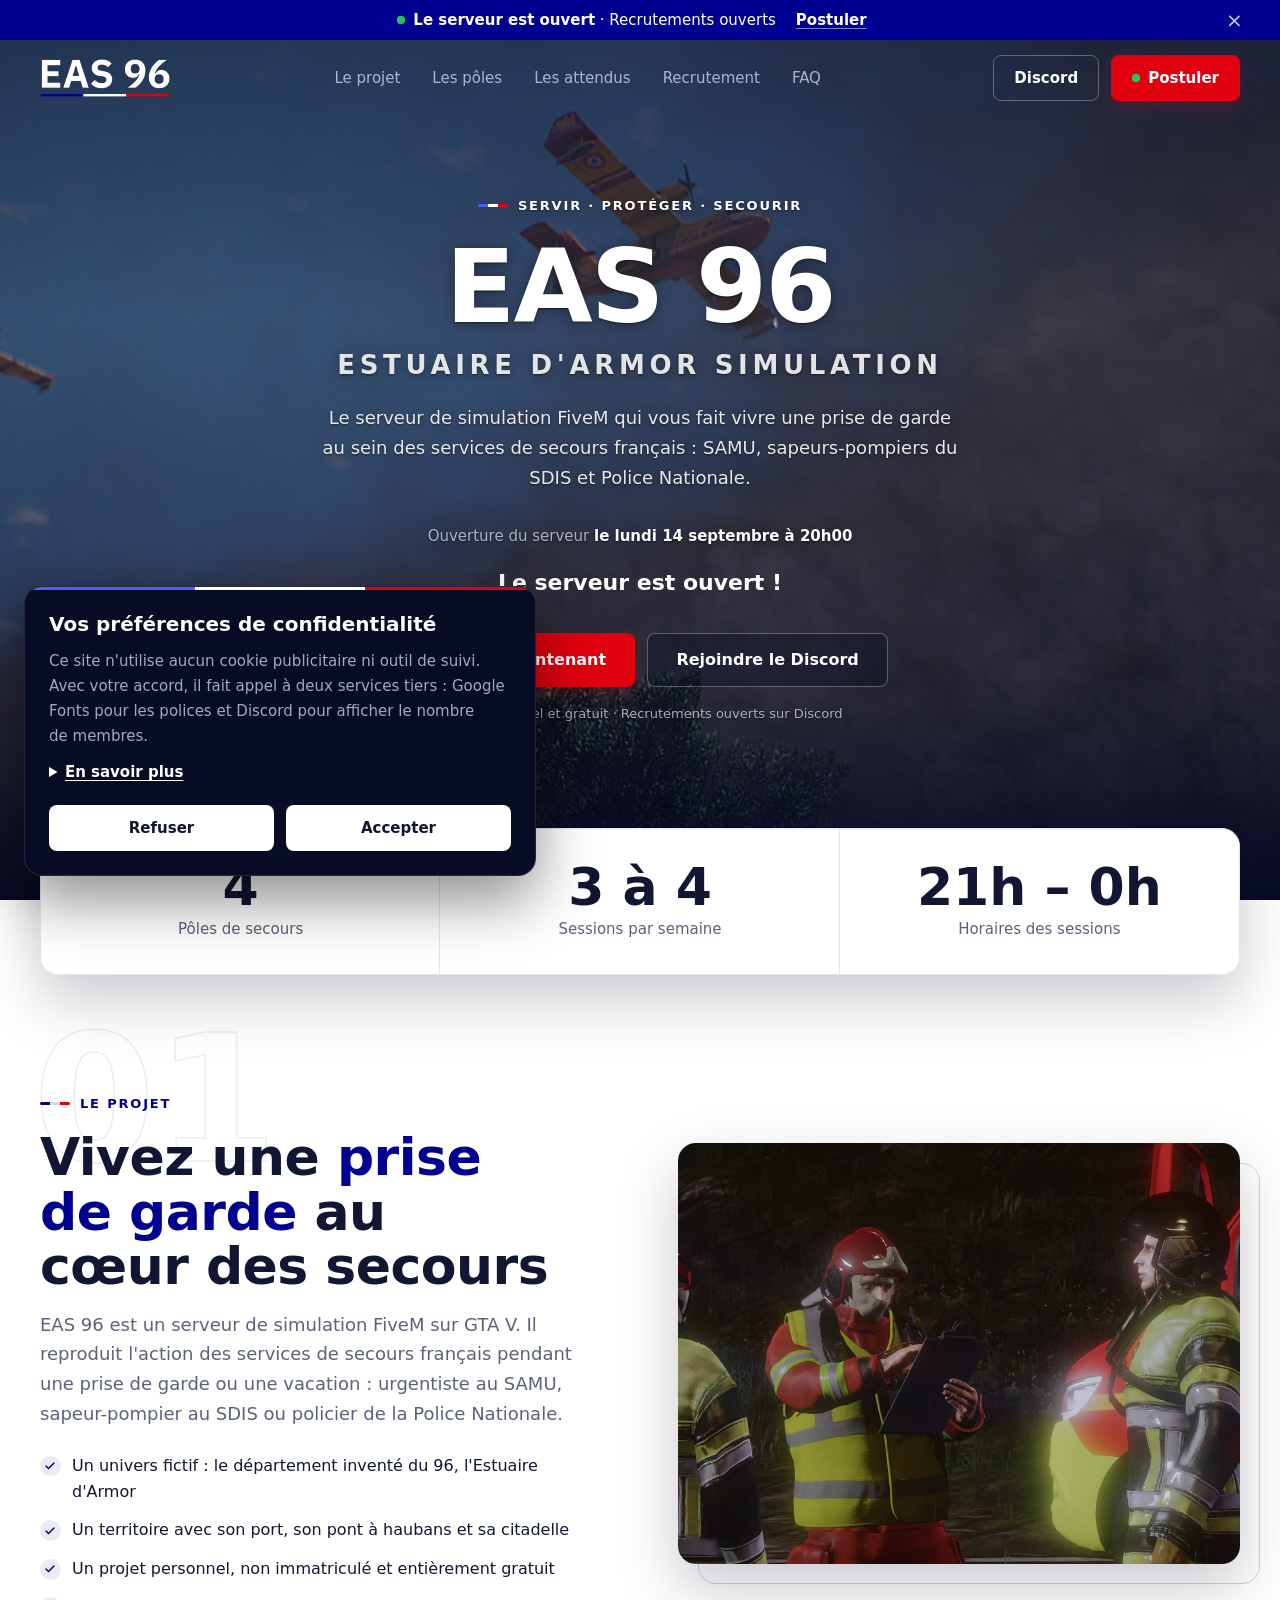
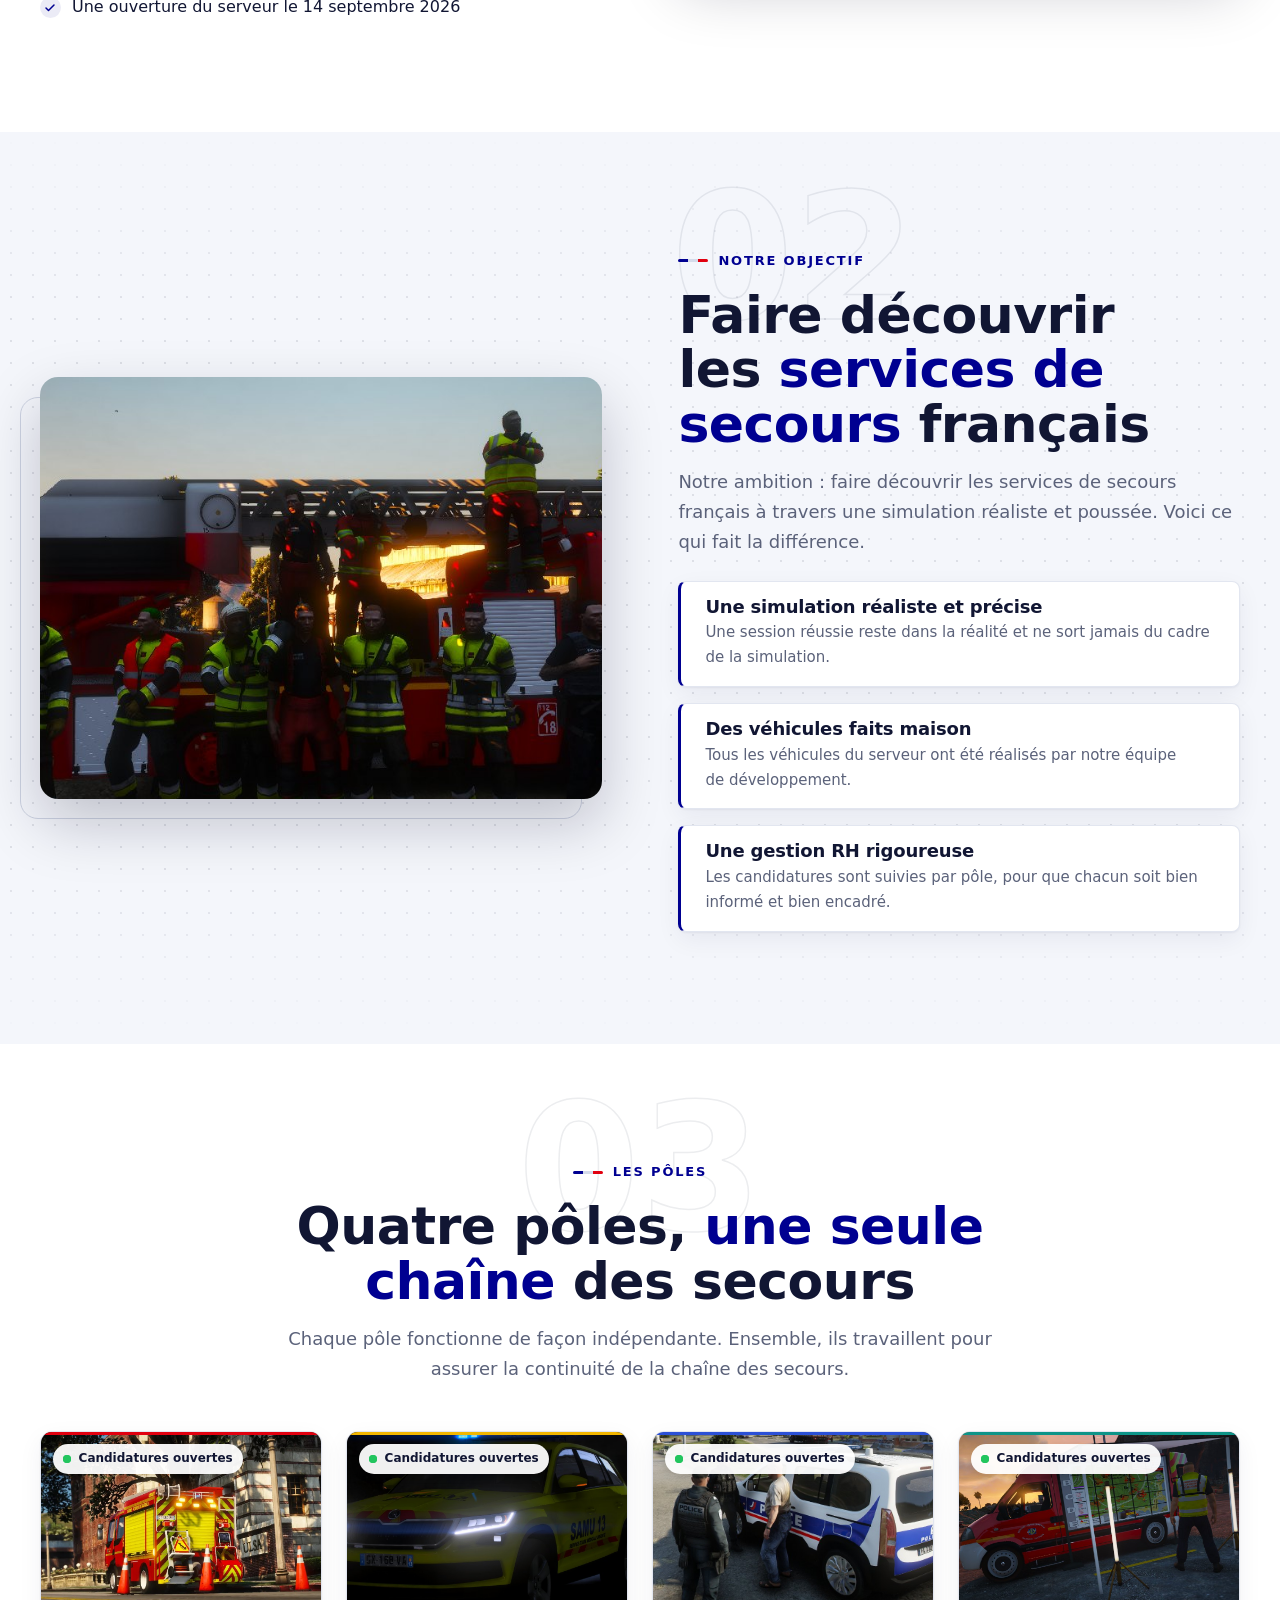
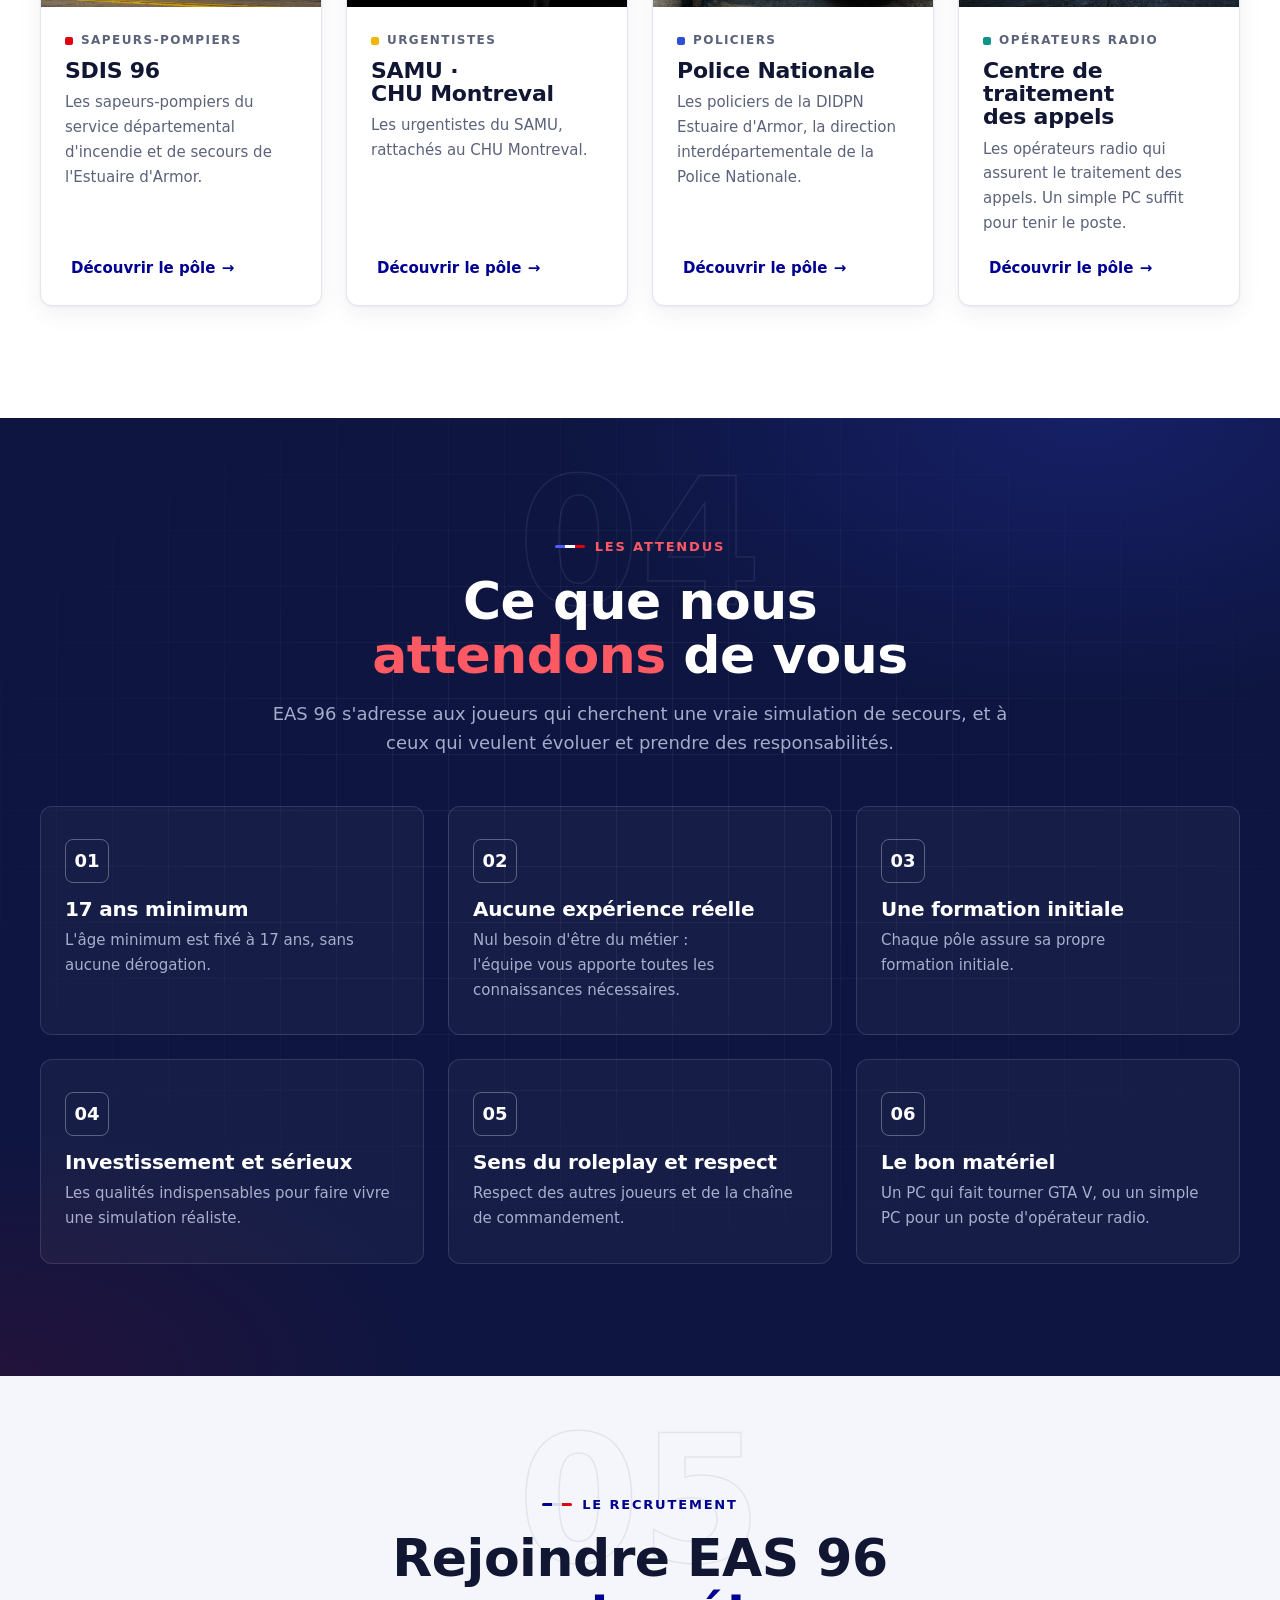
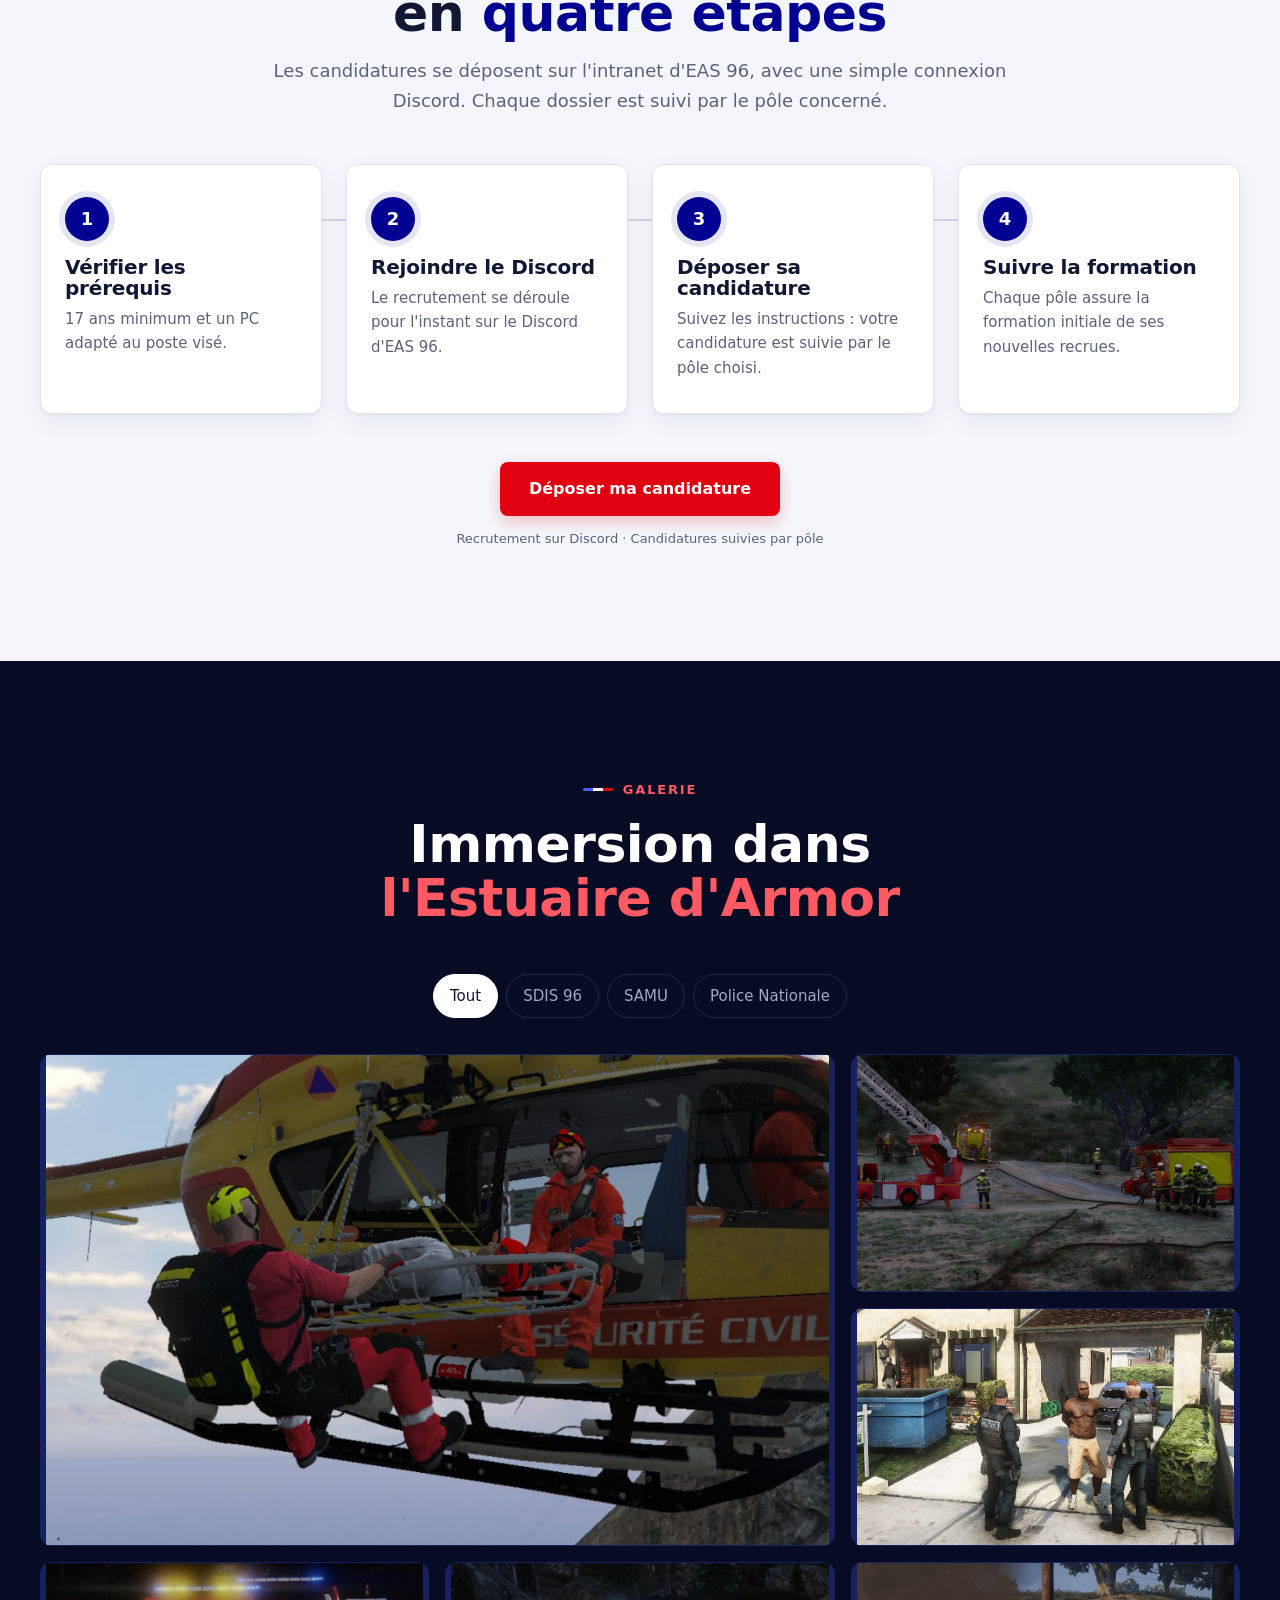
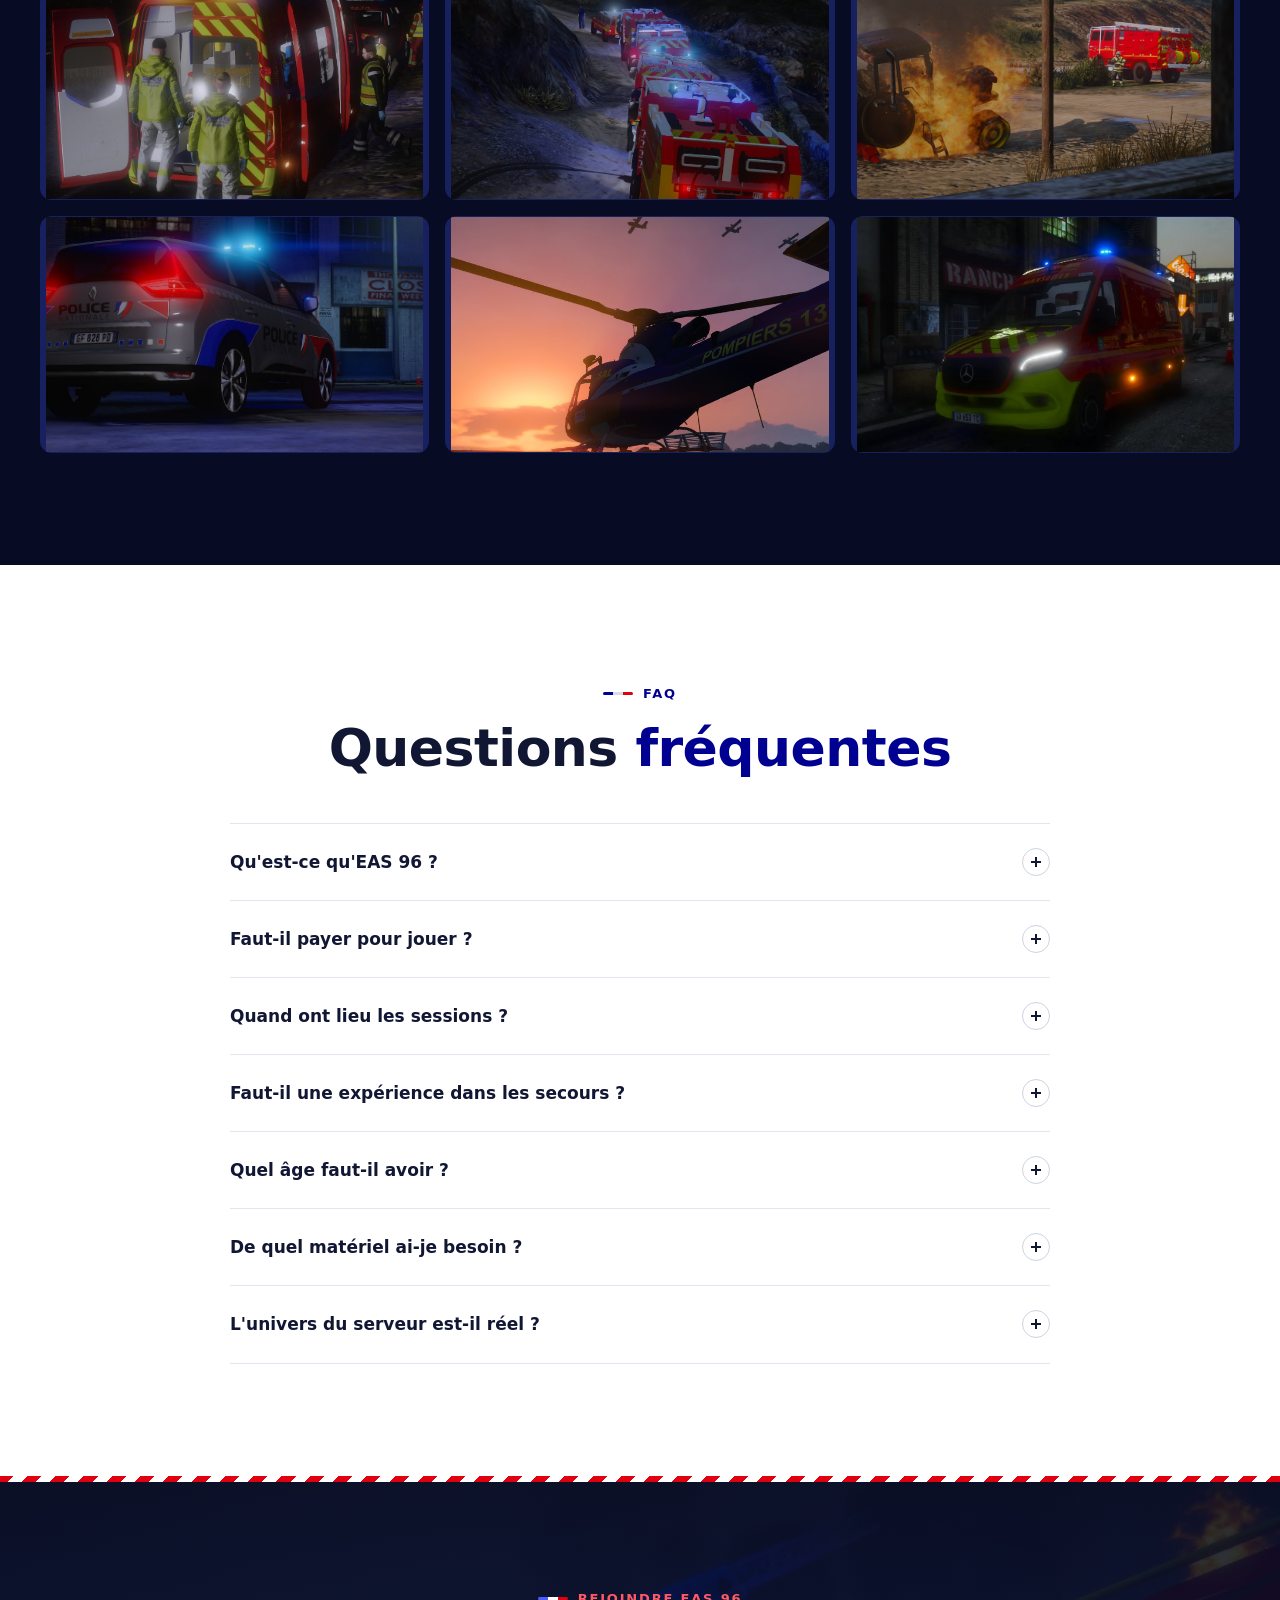
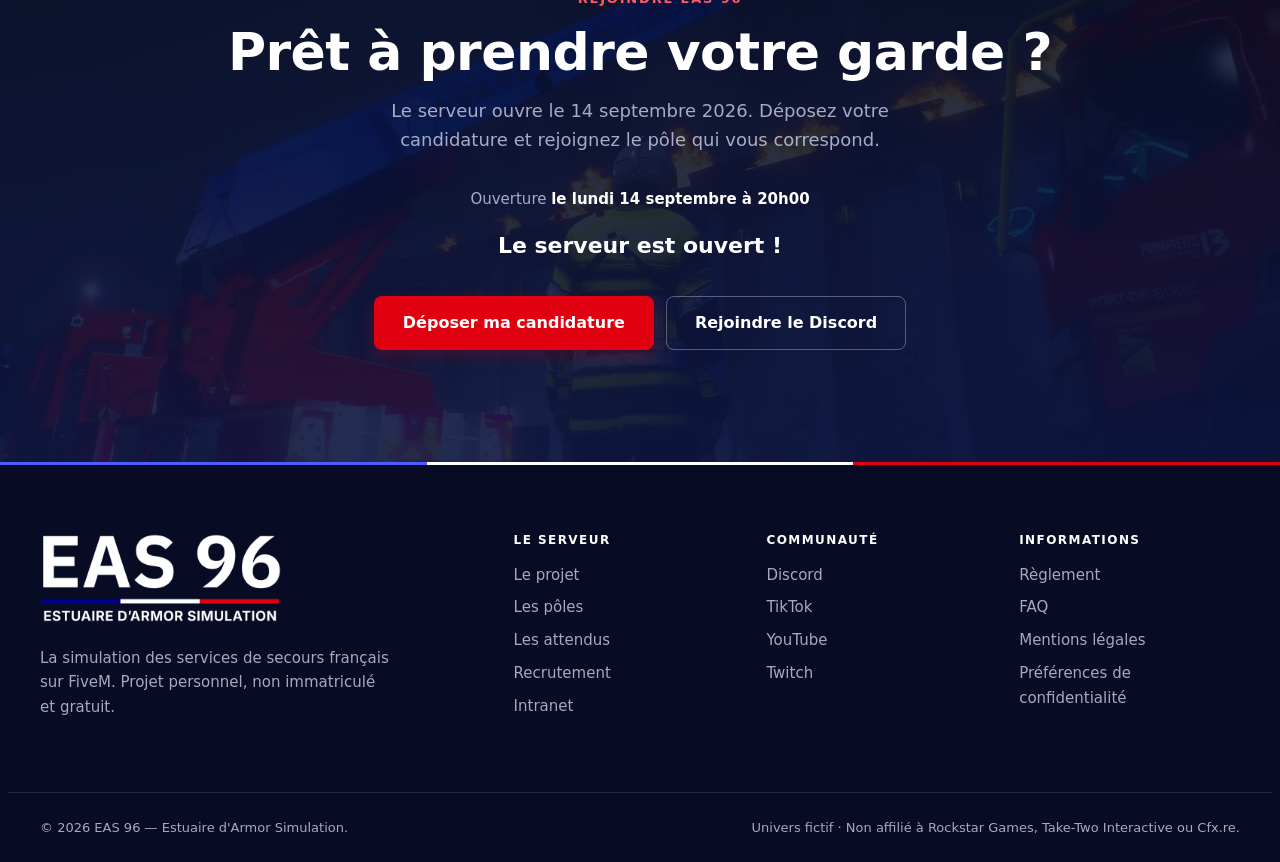
==== index.html @ f8bc01fb "Page recrutement : dépôt des candidatures sur l'intranet Remplace l'encadré « module en cours de dév" ====
<!DOCTYPE html>
<html lang="fr">
<head>
  <meta charset="UTF-8">
  <meta name="viewport" content="width=device-width, initial-scale=1">
  <title>EAS 96 — Estuaire d'Armor Simulation · Serveur FiveM de simulation des secours</title>
  <meta name="description" content="Serveur de simulation FiveM sur GTA V qui reproduit l'action des services de secours français : SAMU, sapeurs-pompiers du SDIS et Police Nationale. Ouverture le 14 septembre 2026.">
  <meta name="theme-color" content="#070b24">

  <!-- Aperçu du lien sur Discord / réseaux sociaux -->
  <meta property="og:type" content="website">
  <meta property="og:site_name" content="EAS 96 — Estuaire d'Armor Simulation">
  <meta property="og:title" content="EAS 96 — Estuaire d'Armor Simulation">
  <meta property="og:description" content="Servir · Protéger · Secourir. La simulation réaliste des services de secours français sur FiveM. Ouverture le 14 septembre 2026.">
  <meta property="og:url" content="https://morgan-reichert.github.io/eas96-site-vitrine/">
  <meta property="og:image" content="https://morgan-reichert.github.io/eas96-site-vitrine/assets/img/og-image.jpg">
  <meta name="twitter:card" content="summary_large_image">

  <link rel="icon" href="assets/img/favicon.png" type="image/png">
  <link rel="stylesheet" href="css/variables.css">
  <link rel="stylesheet" href="css/style.css">
  <script>
    // Préférences mémorisées : bandeau d'annonce fermé, polices Google si l'accord a déjà été donné
    try {
      if (localStorage.getItem("eas96-announce-closed") === "1") document.documentElement.classList.add("announce-closed");
      if (localStorage.getItem("eas96-consent") === "accepted") {
        var fonts = document.createElement("link");
        fonts.rel = "stylesheet";
        fonts.href = "https://fonts.googleapis.com/css2?family=Barlow+Semi+Condensed:wght@600;700&family=Inter:wght@400;500;600;700&display=swap";
        fonts.setAttribute("data-google-fonts", "");
        document.head.appendChild(fonts);
      }
    } catch (e) {}
  </script>
  <script src="js/main.js" defer></script>
</head>
<body>
  <a class="skip-link" href="#contenu">Aller au contenu</a>

  <!-- ===================================================================
       BANDEAU D'ANNONCE
       =================================================================== -->
  <div class="announce" data-announce>
    <div class="container announce__inner">
      <p class="announce__text">
        <span class="live-dot" aria-hidden="true"></span>
        <span data-when="before">Ouverture<span class="announce__extra"> du serveur</span> <strong data-launch-date-short>lundi 14/09 à 20h00</strong><span class="announce__extra"> · Recrutements ouverts</span></span>
        <span data-when="after" hidden><strong>Le serveur est ouvert</strong><span class="announce__extra"> · Recrutements ouverts</span></span>
        <a class="announce__link" href="recrutement.html">Postuler</a>
      </p>
      <button class="announce__close" type="button" data-announce-close aria-label="Fermer l'annonce">×</button>
    </div>
  </div>

  <!-- ===================================================================
       EN-TÊTE
       =================================================================== -->
  <header class="site-header theme-dark" data-header>
    <div class="container site-header__inner">
      <a class="logo" href="#top" aria-label="EAS 96 — Estuaire d'Armor Simulation, accueil">
        <img class="logo__img" src="assets/img/logo-leger-blanc.png" alt="" width="438" height="128">
      </a>

      <nav class="nav" id="nav" data-nav aria-label="Navigation principale">
        <ul class="nav__list">
          <li><a class="nav__link" href="#projet">Le projet</a></li>
          <li><a class="nav__link" href="#poles">Les pôles</a></li>
          <li><a class="nav__link" href="#attendus">Les attendus</a></li>
          <li><a class="nav__link" href="#recrutement">Recrutement</a></li>
          <li><a class="nav__link" href="#faq">FAQ</a></li>
        </ul>
        <div class="nav__actions">
          <a class="btn btn--outline" href="#" data-link="discord">Discord</a>
          <a class="btn btn--primary" href="recrutement.html"><span class="live-dot" aria-hidden="true"></span>Postuler<span class="sr-only"> — recrutement ouvert</span></a>
        </div>
      </nav>

      <button class="nav-toggle" type="button" aria-controls="nav" aria-expanded="false" data-nav-toggle>
        <span class="sr-only" data-nav-toggle-label>Ouvrir le menu</span>
        <span class="nav-toggle__bar" aria-hidden="true"></span>
        <span class="nav-toggle__bar" aria-hidden="true"></span>
        <span class="nav-toggle__bar" aria-hidden="true"></span>
      </button>
    </div>
  </header>

  <main id="contenu">

    <!-- =================================================================
         HERO — accroche + compte à rebours + appels à l'action
         ================================================================= -->
    <section class="hero theme-dark" id="top">
      <div class="hero__media" aria-hidden="true">
        <img src="assets/img/hero.jpg" alt="" width="2560" height="1312" fetchpriority="high">
      </div>

      <div class="container hero__content">
        <p class="eyebrow">Servir · Protéger · Secourir</p>
        <h1 class="hero__title">EAS 96<span class="hero__subtitle">Estuaire d'Armor Simulation</span></h1>
        <p class="hero__lead">Le serveur de simulation FiveM qui vous fait vivre une prise de garde au sein des services de secours français : SAMU, sapeurs-pompiers du SDIS et Police Nationale.</p>

        <div class="countdown" data-countdown>
          <p class="countdown__label">Ouverture du serveur <span data-launch-date>le lundi 14 septembre à 20h00</span></p>
          <div class="countdown__timer" role="timer" data-countdown-timer>
            <div class="countdown__unit"><span class="countdown__value" data-unit="days">00</span><span class="countdown__name">Jours</span></div>
            <div class="countdown__unit"><span class="countdown__value" data-unit="hours">00</span><span class="countdown__name">Heures</span></div>
            <div class="countdown__unit"><span class="countdown__value" data-unit="minutes">00</span><span class="countdown__name">Minutes</span></div>
            <div class="countdown__unit"><span class="countdown__value" data-unit="seconds">00</span><span class="countdown__name">Secondes</span></div>
          </div>
          <p class="countdown__done" data-countdown-done hidden>Le serveur est ouvert !</p>
        </div>

        <div class="hero__actions">
          <a class="btn btn--primary btn--lg" href="recrutement.html">Postuler maintenant</a>
          <a class="btn btn--outline btn--lg" href="#" data-link="discord">Rejoindre le Discord</a>
        </div>
        <p class="hero__note">Projet personnel et gratuit · Recrutements ouverts sur Discord</p>
      </div>
    </section>

    <!-- =================================================================
         CHIFFRES CLÉS
         ================================================================= -->
    <section class="stats" aria-label="EAS 96 en chiffres">
      <div class="container">
        <div class="stats__panel">
          <!-- Nombre de membres récupéré en direct depuis l'invitation Discord -->
          <div class="stats__item" data-discord-item>
            <p class="stats__value" data-count="" data-discord="members">—</p>
            <p class="stats__label">Membres sur le Discord</p>
            <p class="stats__sub"><span class="live-dot" aria-hidden="true"></span><span data-discord="online">—</span>&nbsp;en ligne</p>
          </div>
          <div class="stats__item">
            <p class="stats__value" data-count="4">4</p>
            <p class="stats__label">Pôles de secours</p>
          </div>
          <div class="stats__item">
            <p class="stats__value">3 à 4</p>
            <p class="stats__label">Sessions par semaine</p>
          </div>
          <div class="stats__item">
            <p class="stats__value">21h – 0h</p>
            <p class="stats__label">Horaires des sessions</p>
          </div>
        </div>
      </div>
    </section>

    <!-- =================================================================
         01 · LE PROJET
         ================================================================= -->
    <section class="section" id="projet">
      <div class="container split">
        <div class="split__text" data-number="01">
          <p class="eyebrow">Le projet</p>
          <h2 class="section__title">Vivez une <span class="hl">prise de garde</span> au cœur des secours</h2>
          <p class="section__lead">EAS 96 est un serveur de simulation FiveM sur GTA V. Il reproduit l'action des services de secours français pendant une prise de garde ou une vacation : urgentiste au SAMU, sapeur-pompier au SDIS ou policier de la Police Nationale.</p>
          <ul class="checklist">
            <li>Un univers fictif : le département inventé du 96, l'Estuaire d'Armor</li>
            <li>Un territoire avec son port, son pont à haubans et sa citadelle</li>
            <li>Un projet personnel, non immatriculé et entièrement gratuit</li>
            <li>Une ouverture du serveur le 14 septembre 2026</li>
          </ul>
        </div>
        <div class="split__visual">
          <figure class="split__media">
            <img src="assets/img/principe.jpg" alt="Le commandant des opérations de secours donne ses consignes à l'équipe" width="1280" height="621" loading="lazy">
          </figure>
        </div>
      </div>
    </section>

    <!-- =================================================================
         02 · NOTRE OBJECTIF — ce qui fait la différence
         ================================================================= -->
    <section class="section section--paper texture-dots" id="objectif">
      <div class="container split split--reverse">
        <div class="split__text" data-number="02">
          <p class="eyebrow">Notre objectif</p>
          <h2 class="section__title">Faire découvrir les <span class="hl">services de secours</span> français</h2>
          <p class="section__lead">Notre ambition : faire découvrir les services de secours français à travers une simulation réaliste et poussée. Voici ce qui fait la différence.</p>
          <ul class="points">
            <li class="point">
              <h3 class="point__title">Une simulation réaliste et précise</h3>
              <p class="point__text">Une session réussie reste dans la réalité et ne sort jamais du cadre de la simulation.</p>
            </li>
            <li class="point">
              <h3 class="point__title">Des véhicules faits maison</h3>
              <p class="point__text">Tous les véhicules du serveur ont été réalisés par notre équipe de développement.</p>
            </li>
            <li class="point">
              <h3 class="point__title">Une gestion RH rigoureuse</h3>
              <p class="point__text">Les candidatures sont suivies par pôle, pour que chacun soit bien informé et bien encadré.</p>
            </li>
          </ul>
        </div>
        <div class="split__visual">
          <figure class="split__media">
            <img src="assets/img/objectif.jpg" alt="Équipe de sapeurs-pompiers réunie devant un camion au coucher du soleil" width="1024" height="515" loading="lazy">
          </figure>
        </div>
      </div>
    </section>

    <!-- =================================================================
         03 · LES PÔLES — cartes + fiches détaillées (fenêtres plus bas)
         ================================================================= -->
    <section class="section" id="poles">
      <div class="container">
        <header class="section__header" data-number="03">
          <p class="eyebrow">Les pôles</p>
          <h2 class="section__title">Quatre pôles, <span class="hl">une seule chaîne</span> des secours</h2>
          <p class="section__lead">Chaque pôle fonctionne de façon indépendante. Ensemble, ils travaillent pour assurer la continuité de la chaîne des secours.</p>
        </header>

        <div class="grid grid--4">
          <article class="card card--pompiers">
            <div class="card__media">
              <img class="card__img" src="assets/img/service-1.jpg" alt="" width="1280" height="657" loading="lazy">
              <p class="card__tag"><span class="live-dot" aria-hidden="true"></span>Candidatures ouvertes</p>
            </div>
            <div class="card__body">
              <p class="card__label">Sapeurs-pompiers</p>
              <h3 class="card__title">SDIS 96</h3>
              <p class="card__text">Les sapeurs-pompiers du service départemental d'incendie et de secours de l'Estuaire d'Armor.</p>
              <button class="card__link" type="button" data-dialog-open="pole-sdis">Découvrir le pôle <span aria-hidden="true">→</span></button>
            </div>
          </article>

          <article class="card card--samu">
            <div class="card__media">
              <img class="card__img" src="assets/img/service-2.jpg" alt="" width="1280" height="626" loading="lazy">
              <p class="card__tag"><span class="live-dot" aria-hidden="true"></span>Candidatures ouvertes</p>
            </div>
            <div class="card__body">
              <p class="card__label">Urgentistes</p>
              <h3 class="card__title">SAMU · CHU Montreval</h3>
              <p class="card__text">Les urgentistes du SAMU, rattachés au CHU Montreval.</p>
              <button class="card__link" type="button" data-dialog-open="pole-samu">Découvrir le pôle <span aria-hidden="true">→</span></button>
            </div>
          </article>

          <article class="card card--police">
            <div class="card__media">
              <img class="card__img" src="assets/img/service-3.jpg" alt="" width="1024" height="476" loading="lazy">
              <p class="card__tag"><span class="live-dot" aria-hidden="true"></span>Candidatures ouvertes</p>
            </div>
            <div class="card__body">
              <p class="card__label">Policiers</p>
              <h3 class="card__title">Police Nationale</h3>
              <p class="card__text">Les policiers de la DIDPN Estuaire d'Armor, la direction interdépartementale de la Police Nationale.</p>
              <button class="card__link" type="button" data-dialog-open="pole-police">Découvrir le pôle <span aria-hidden="true">→</span></button>
            </div>
          </article>

          <article class="card card--radio">
            <div class="card__media">
              <img class="card__img" src="assets/img/service-4.jpg" alt="" width="1280" height="657" loading="lazy">
              <p class="card__tag"><span class="live-dot" aria-hidden="true"></span>Candidatures ouvertes</p>
            </div>
            <div class="card__body">
              <p class="card__label">Opérateurs radio</p>
              <h3 class="card__title">Centre de traitement des appels</h3>
              <p class="card__text">Les opérateurs radio qui assurent le traitement des appels. Un simple PC suffit pour tenir le poste.</p>
              <button class="card__link" type="button" data-dialog-open="pole-radio">Découvrir le pôle <span aria-hidden="true">→</span></button>
            </div>
          </article>
        </div>
      </div>
    </section>

    <!-- Fiches détaillées des pôles (ouvertes par « Découvrir le pôle ») -->
    <dialog class="modal modal--pompiers" id="pole-sdis" aria-labelledby="pole-sdis-title">
      <div class="modal__media">
        <img src="assets/img/service-1.jpg" alt="" width="1280" height="657" loading="lazy">
        <button class="modal__close" type="button" data-dialog-close aria-label="Fermer">×</button>
      </div>
      <div class="modal__body">
        <p class="modal__label">Sapeurs-pompiers</p>
        <h3 class="modal__title" id="pole-sdis-title">SDIS 96</h3>
        <p class="modal__lead">Prenez votre garde en tant que sapeur-pompier du SDIS 96 et participez à la chaîne des secours de l'Estuaire d'Armor.</p>
        <div class="modal__grid">
          <div>
            <h4 class="modal__heading">Le pôle</h4>
            <ul class="modal__list"><li>Fonctionne de façon indépendante</li><li>Travaille avec les autres pôles pour assurer la continuité des secours</li><li>Des véhicules entièrement réalisés par l'équipe</li></ul>
          </div>
          <div>
            <h4 class="modal__heading">La formation</h4>
            <ul class="modal__list"><li>Une formation initiale propre au pôle</li><li>Aucune expérience réelle demandée</li><li>Toutes les connaissances apportées par l'équipe</li></ul>
          </div>
          <div>
            <h4 class="modal__heading">Pour postuler</h4>
            <ul class="modal__list"><li>17 ans minimum, sans dérogation</li><li>Un PC qui fait tourner GTA V</li><li>Une candidature suivie par le pôle</li></ul>
          </div>
        </div>
        <div class="modal__actions">
          <a class="btn btn--primary" href="recrutement.html">Postuler</a>
          <button class="btn btn--outline" type="button" data-dialog-close>Fermer</button>
        </div>
      </div>
    </dialog>

    <dialog class="modal modal--samu" id="pole-samu" aria-labelledby="pole-samu-title">
      <div class="modal__media">
        <img src="assets/img/service-2.jpg" alt="" width="1280" height="626" loading="lazy">
        <button class="modal__close" type="button" data-dialog-close aria-label="Fermer">×</button>
      </div>
      <div class="modal__body">
        <p class="modal__label">Urgentistes</p>
        <h3 class="modal__title" id="pole-samu-title">SAMU · CHU Montreval</h3>
        <p class="modal__lead">Prenez votre garde en tant qu'urgentiste du SAMU, rattaché au CHU Montreval, au sein de la chaîne des secours de l'Estuaire d'Armor.</p>
        <div class="modal__grid">
          <div>
            <h4 class="modal__heading">Le pôle</h4>
            <ul class="modal__list"><li>Fonctionne de façon indépendante</li><li>Travaille avec les autres pôles pour assurer la continuité des secours</li><li>Des véhicules entièrement réalisés par l'équipe</li></ul>
          </div>
          <div>
            <h4 class="modal__heading">La formation</h4>
            <ul class="modal__list"><li>Une formation initiale propre au pôle</li><li>Aucune expérience réelle demandée</li><li>Toutes les connaissances apportées par l'équipe</li></ul>
          </div>
          <div>
            <h4 class="modal__heading">Pour postuler</h4>
            <ul class="modal__list"><li>17 ans minimum, sans dérogation</li><li>Un PC qui fait tourner GTA V</li><li>Une candidature suivie par le pôle</li></ul>
          </div>
        </div>
        <div class="modal__actions">
          <a class="btn btn--primary" href="recrutement.html">Postuler</a>
          <button class="btn btn--outline" type="button" data-dialog-close>Fermer</button>
        </div>
      </div>
    </dialog>

    <dialog class="modal modal--police" id="pole-police" aria-labelledby="pole-police-title">
      <div class="modal__media">
        <img src="assets/img/service-3.jpg" alt="" width="1024" height="476" loading="lazy">
        <button class="modal__close" type="button" data-dialog-close aria-label="Fermer">×</button>
      </div>
      <div class="modal__body">
        <p class="modal__label">Policiers</p>
        <h3 class="modal__title" id="pole-police-title">Police Nationale</h3>
        <p class="modal__lead">Prenez votre vacation en tant que policier de la DIDPN Estuaire d'Armor, en lien avec les autres pôles de secours.</p>
        <div class="modal__grid">
          <div>
            <h4 class="modal__heading">Le pôle</h4>
            <ul class="modal__list"><li>Fonctionne de façon indépendante</li><li>Travaille avec les autres pôles pour assurer la continuité des secours</li><li>Des véhicules entièrement réalisés par l'équipe</li></ul>
          </div>
          <div>
            <h4 class="modal__heading">La formation</h4>
            <ul class="modal__list"><li>Une formation initiale propre au pôle</li><li>Aucune expérience réelle demandée</li><li>Toutes les connaissances apportées par l'équipe</li></ul>
          </div>
          <div>
            <h4 class="modal__heading">Pour postuler</h4>
            <ul class="modal__list"><li>17 ans minimum, sans dérogation</li><li>Un PC qui fait tourner GTA V</li><li>Une candidature suivie par le pôle</li></ul>
          </div>
        </div>
        <div class="modal__actions">
          <a class="btn btn--primary" href="recrutement.html">Postuler</a>
          <button class="btn btn--outline" type="button" data-dialog-close>Fermer</button>
        </div>
      </div>
    </dialog>

    <dialog class="modal modal--radio" id="pole-radio" aria-labelledby="pole-radio-title">
      <div class="modal__media">
        <img src="assets/img/service-4.jpg" alt="" width="1280" height="657" loading="lazy">
        <button class="modal__close" type="button" data-dialog-close aria-label="Fermer">×</button>
      </div>
      <div class="modal__body">
        <p class="modal__label">Opérateurs radio</p>
        <h3 class="modal__title" id="pole-radio-title">Centre de traitement des appels</h3>
        <p class="modal__lead">Tenez un poste d'opérateur radio au centre de traitement des appels, un maillon essentiel de la chaîne des secours.</p>
        <div class="modal__grid">
          <div>
            <h4 class="modal__heading">Le pôle</h4>
            <ul class="modal__list"><li>Fonctionne de façon indépendante</li><li>Travaille avec les autres pôles pour assurer la continuité des secours</li></ul>
          </div>
          <div>
            <h4 class="modal__heading">La formation</h4>
            <ul class="modal__list"><li>Une formation initiale propre au pôle</li><li>Aucune expérience réelle demandée</li><li>Toutes les connaissances apportées par l'équipe</li></ul>
          </div>
          <div>
            <h4 class="modal__heading">Pour postuler</h4>
            <ul class="modal__list"><li>17 ans minimum, sans dérogation</li><li>Un simple PC suffit</li><li>Une candidature suivie par le pôle</li></ul>
          </div>
        </div>
        <div class="modal__actions">
          <a class="btn btn--primary" href="recrutement.html">Postuler</a>
          <button class="btn btn--outline" type="button" data-dialog-close>Fermer</button>
        </div>
      </div>
    </dialog>

    <!-- =================================================================
         04 · LES ATTENDUS (section sombre)
         ================================================================= -->
    <section class="section theme-dark texture-grid texture-glow" id="attendus">
      <div class="container">
        <header class="section__header" data-number="04">
          <p class="eyebrow">Les attendus</p>
          <h2 class="section__title">Ce que nous <span class="hl">attendons</span> de vous</h2>
          <p class="section__lead">EAS 96 s'adresse aux joueurs qui cherchent une vraie simulation de secours, et à ceux qui veulent évoluer et prendre des responsabilités.</p>
        </header>

        <ul class="grid grid--3">
          <li class="requirement">
            <span class="requirement__icon" aria-hidden="true">01</span>
            <h3 class="requirement__title">17 ans minimum</h3>
            <p class="requirement__text">L'âge minimum est fixé à 17 ans, sans aucune dérogation.</p>
          </li>
          <li class="requirement">
            <span class="requirement__icon" aria-hidden="true">02</span>
            <h3 class="requirement__title">Aucune expérience réelle</h3>
            <p class="requirement__text">Nul besoin d'être du métier : l'équipe vous apporte toutes les connaissances nécessaires.</p>
          </li>
          <li class="requirement">
            <span class="requirement__icon" aria-hidden="true">03</span>
            <h3 class="requirement__title">Une formation initiale</h3>
            <p class="requirement__text">Chaque pôle assure sa propre formation initiale.</p>
          </li>
          <li class="requirement">
            <span class="requirement__icon" aria-hidden="true">04</span>
            <h3 class="requirement__title">Investissement et sérieux</h3>
            <p class="requirement__text">Les qualités indispensables pour faire vivre une simulation réaliste.</p>
          </li>
          <li class="requirement">
            <span class="requirement__icon" aria-hidden="true">05</span>
            <h3 class="requirement__title">Sens du roleplay et respect</h3>
            <p class="requirement__text">Respect des autres joueurs et de la chaîne de commandement.</p>
          </li>
          <li class="requirement">
            <span class="requirement__icon" aria-hidden="true">06</span>
            <h3 class="requirement__title">Le bon matériel</h3>
            <p class="requirement__text">Un PC qui fait tourner GTA V, ou un simple PC pour un poste d'opérateur radio.</p>
          </li>
        </ul>
      </div>
    </section>

    <!-- =================================================================
         05 · LE RECRUTEMENT — étapes + accès à la page recrutement
         ================================================================= -->
    <section class="section section--paper" id="recrutement">
      <div class="container">
        <header class="section__header" data-number="05">
          <p class="eyebrow">Le recrutement</p>
          <h2 class="section__title">Rejoindre EAS 96 en <span class="hl">quatre étapes</span></h2>
          <p class="section__lead">Les candidatures se déposent sur l'intranet d'EAS 96, avec une simple connexion Discord. Chaque dossier est suivi par le pôle concerné.</p>
        </header>

        <ol class="steps">
          <li class="step">
            <span class="step__number" aria-hidden="true">1</span>
            <h3 class="step__title">Vérifier les prérequis</h3>
            <p class="step__text">17 ans minimum et un PC adapté au poste visé.</p>
          </li>
          <li class="step">
            <span class="step__number" aria-hidden="true">2</span>
            <h3 class="step__title">Rejoindre le Discord</h3>
            <p class="step__text">Le recrutement se déroule pour l'instant sur le Discord d'EAS 96.</p>
          </li>
          <li class="step">
            <span class="step__number" aria-hidden="true">3</span>
            <h3 class="step__title">Déposer sa candidature</h3>
            <p class="step__text">Suivez les instructions : votre candidature est suivie par le pôle choisi.</p>
          </li>
          <li class="step">
            <span class="step__number" aria-hidden="true">4</span>
            <h3 class="step__title">Suivre la formation</h3>
            <p class="step__text">Chaque pôle assure la formation initiale de ses nouvelles recrues.</p>
          </li>
        </ol>

        <div class="section__actions">
          <a class="btn btn--primary btn--lg" href="recrutement.html">Déposer ma candidature</a>
          <p class="section__note">Recrutement sur Discord · Candidatures suivies par pôle</p>
        </div>
      </div>
    </section>

    <!-- =================================================================
         GALERIE — filtres + visionneuse plein écran
         ================================================================= -->
    <section class="section section--ink theme-dark" id="galerie">
      <div class="container">
        <header class="section__header">
          <p class="eyebrow">Galerie</p>
          <h2 class="section__title">Immersion dans <span class="hl">l'Estuaire d'Armor</span></h2>
        </header>

        <div class="gallery-filters" role="group" aria-label="Filtrer la galerie">
          <button class="filter" type="button" data-filter="all" aria-pressed="true">Tout</button>
          <button class="filter" type="button" data-filter="pompiers" aria-pressed="false">SDIS 96</button>
          <button class="filter" type="button" data-filter="samu" aria-pressed="false">SAMU</button>
          <button class="filter" type="button" data-filter="police" aria-pressed="false">Police Nationale</button>
        </div>

        <div class="gallery" data-gallery data-active="all">
          <figure class="gallery__item" data-category="pompiers">
            <button class="gallery__button" type="button" aria-label="Agrandir la photo"><img src="assets/img/galerie-1.jpg" alt="Hélitreuillage d'une victime sur brancard" width="1280" height="584" loading="lazy"></button>
            <figcaption class="gallery__caption">Hélitreuillage avec brancardage</figcaption>
          </figure>
          <figure class="gallery__item" data-category="pompiers">
            <button class="gallery__button" type="button" aria-label="Agrandir la photo"><img src="assets/img/galerie-2.jpg" alt="Intervention des sapeurs-pompiers avec échelle aérienne" width="1280" height="517" loading="lazy"></button>
            <figcaption class="gallery__caption">Intervention avec échelle aérienne</figcaption>
          </figure>
          <figure class="gallery__item" data-category="police">
            <button class="gallery__button" type="button" aria-label="Agrandir la photo"><img src="assets/img/galerie-3.jpg" alt="Interpellation devant une maison" width="1280" height="671" loading="lazy"></button>
            <figcaption class="gallery__caption">Interpellation à domicile</figcaption>
          </figure>
          <figure class="gallery__item" data-category="samu">
            <button class="gallery__button" type="button" aria-label="Agrandir la photo"><img src="assets/img/galerie-4.jpg" alt="Équipes VSAV et SMUR autour d'une ambulance de nuit" width="1280" height="611" loading="lazy"></button>
            <figcaption class="gallery__caption">Prise en charge VSAV et SMUR</figcaption>
          </figure>
          <figure class="gallery__item" data-category="pompiers">
            <button class="gallery__button" type="button" aria-label="Agrandir la photo"><img src="assets/img/galerie-5.jpg" alt="Colonne de camions feux de forêt sur une piste de nuit" width="1280" height="603" loading="lazy"></button>
            <figcaption class="gallery__caption">Colonne feux de forêt</figcaption>
          </figure>
          <figure class="gallery__item" data-category="pompiers">
            <button class="gallery__button" type="button" aria-label="Agrandir la photo"><img src="assets/img/galerie-6.jpg" alt="Tracteur en feu et engin pompe" width="1280" height="622" loading="lazy"></button>
            <figcaption class="gallery__caption">Feu de véhicule agricole</figcaption>
          </figure>
          <figure class="gallery__item" data-category="police">
            <button class="gallery__button" type="button" aria-label="Agrandir la photo"><img src="assets/img/galerie-7.jpg" alt="Véhicule de police gyrophares allumés de nuit" width="1024" height="490" loading="lazy"></button>
            <figcaption class="gallery__caption">Patrouille de nuit</figcaption>
          </figure>
          <figure class="gallery__item" data-category="pompiers">
            <button class="gallery__button" type="button" aria-label="Agrandir la photo"><img src="assets/img/galerie-8.jpg" alt="Hélicoptère posé sur l'héliport au coucher du soleil" width="1024" height="441" loading="lazy"></button>
            <figcaption class="gallery__caption">Héliport au crépuscule</figcaption>
          </figure>
          <figure class="gallery__item" data-category="pompiers">
            <button class="gallery__button" type="button" aria-label="Agrandir la photo"><img src="assets/img/galerie-9.jpg" alt="VSAV stationné en ville, gyrophares allumés" width="1280" height="657" loading="lazy"></button>
            <figcaption class="gallery__caption">VSAV en intervention urbaine</figcaption>
          </figure>
        </div>

        <dialog class="lightbox" data-lightbox aria-label="Galerie en plein écran">
          <button class="lightbox__close" type="button" data-dialog-close aria-label="Fermer">×</button>
          <button class="lightbox__nav lightbox__nav--prev" type="button" data-lightbox-prev aria-label="Photo précédente">‹</button>
          <figure class="lightbox__figure">
            <img data-lightbox-img alt="">
            <figcaption class="lightbox__caption"><span data-lightbox-caption></span><span class="lightbox__counter" data-lightbox-counter></span></figcaption>
          </figure>
          <button class="lightbox__nav lightbox__nav--next" type="button" data-lightbox-next aria-label="Photo suivante">›</button>
        </dialog>
      </div>
    </section>

    <!-- =================================================================
         FAQ
         ================================================================= -->
    <section class="section" id="faq">
      <div class="container container--narrow">
        <header class="section__header">
          <p class="eyebrow">FAQ</p>
          <h2 class="section__title">Questions <span class="hl">fréquentes</span></h2>
        </header>

        <div class="faq">
          <details class="faq__item">
            <summary class="faq__question">Qu'est-ce qu'EAS 96 ?</summary>
            <div class="faq__answer"><p>EAS 96 (Estuaire d'Armor Simulation) est un serveur de simulation FiveM sur GTA V. Il reproduit l'action des services de secours français pendant une prise de garde ou une vacation.</p></div>
          </details>
          <details class="faq__item">
            <summary class="faq__question">Faut-il payer pour jouer ?</summary>
            <div class="faq__answer"><p>Non. EAS 96 est un projet personnel, non immatriculé et entièrement gratuit.</p></div>
          </details>
          <details class="faq__item">
            <summary class="faq__question">Quand ont lieu les sessions ?</summary>
            <div class="faq__answer"><p>Il y a 3 à 4 sessions par semaine, de 21 h à minuit. Le planning n'est pas encore figé.</p></div>
          </details>
          <details class="faq__item">
            <summary class="faq__question">Faut-il une expérience dans les secours ?</summary>
            <div class="faq__answer"><p>Non, aucune expérience réelle n'est demandée. L'équipe apporte toutes les connaissances nécessaires, avec une formation initiale propre à chaque pôle.</p></div>
          </details>
          <details class="faq__item">
            <summary class="faq__question">Quel âge faut-il avoir ?</summary>
            <div class="faq__answer"><p>L'âge minimum est de 17 ans, sans aucune dérogation.</p></div>
          </details>
          <details class="faq__item">
            <summary class="faq__question">De quel matériel ai-je besoin ?</summary>
            <div class="faq__answer"><p>D'un PC qui fait tourner GTA V. Pour tenir un poste d'opérateur radio, un simple PC suffit.</p></div>
          </details>
          <details class="faq__item">
            <summary class="faq__question">L'univers du serveur est-il réel ?</summary>
            <div class="faq__answer"><p>Non, il est fictif. Tout se passe dans le département inventé du 96, l'Estuaire d'Armor, avec son port, son pont à haubans et sa citadelle.</p></div>
          </details>
        </div>
      </div>
    </section>

    <!-- =================================================================
         APPEL FINAL
         ================================================================= -->
    <section class="cta theme-dark" id="rejoindre">
      <div class="chevrons" aria-hidden="true"></div>
      <div class="cta__media" aria-hidden="true">
        <img src="assets/img/cta.jpg" alt="" width="1280" height="657" loading="lazy">
      </div>

      <div class="container cta__content">
        <p class="eyebrow">Rejoindre EAS 96</p>
        <h2 class="cta__title">Prêt à prendre votre garde ?</h2>
        <p class="cta__lead">Le serveur ouvre le 14 septembre 2026. Déposez votre candidature et rejoignez le pôle qui vous correspond.</p>

        <div class="countdown countdown--compact" data-countdown>
          <p class="countdown__label">Ouverture <span data-launch-date>le lundi 14 septembre à 20h00</span></p>
          <div class="countdown__timer" role="timer" data-countdown-timer>
            <div class="countdown__unit"><span class="countdown__value" data-unit="days">00</span><span class="countdown__name">Jours</span></div>
            <div class="countdown__unit"><span class="countdown__value" data-unit="hours">00</span><span class="countdown__name">Heures</span></div>
            <div class="countdown__unit"><span class="countdown__value" data-unit="minutes">00</span><span class="countdown__name">Minutes</span></div>
            <div class="countdown__unit"><span class="countdown__value" data-unit="seconds">00</span><span class="countdown__name">Secondes</span></div>
          </div>
          <p class="countdown__done" data-countdown-done hidden>Le serveur est ouvert !</p>
        </div>

        <div class="cta__actions">
          <a class="btn btn--primary btn--lg" href="recrutement.html">Déposer ma candidature</a>
          <a class="btn btn--outline btn--lg" href="#" data-link="discord">Rejoindre le Discord</a>
        </div>
      </div>
    </section>

  </main>

  <!-- ===================================================================
       PIED DE PAGE
       =================================================================== -->
  <footer class="site-footer theme-dark">
    <div class="container site-footer__grid">
      <div class="site-footer__brand">
        <a class="logo logo--footer" href="#top" aria-label="EAS 96 — Estuaire d'Armor Simulation, retour en haut">
          <img class="logo__img" src="assets/img/logo-complet-blanc.png" alt="" width="640" height="234">
        </a>
        <p class="site-footer__text">La simulation des services de secours français sur FiveM. Projet personnel, non immatriculé et gratuit.</p>
      </div>

      <nav class="site-footer__col" aria-label="Le serveur">
        <h2 class="site-footer__title">Le serveur</h2>
        <ul class="site-footer__list">
          <li><a href="#projet">Le projet</a></li>
          <li><a href="#poles">Les pôles</a></li>
          <li><a href="#attendus">Les attendus</a></li>
          <li><a href="recrutement.html">Recrutement</a></li>
          <li><a href="#" data-link="intranet">Intranet</a></li>
        </ul>
      </nav>

      <nav class="site-footer__col" aria-label="Communauté">
        <h2 class="site-footer__title">Communauté</h2>
        <ul class="site-footer__list">
          <li><a href="#" data-link="discord">Discord</a></li>
          <li><a href="#" data-link="tiktok">TikTok</a></li>
          <li><a href="#" data-link="youtube">YouTube</a></li>
          <li><a href="#" data-link="twitch">Twitch</a></li>
        </ul>
      </nav>

      <nav class="site-footer__col" aria-label="Informations">
        <h2 class="site-footer__title">Informations</h2>
        <ul class="site-footer__list">
          <li><a href="#" data-link="reglement">Règlement</a></li>
          <li><a href="#faq">FAQ</a></li>
          <li><a href="#">Mentions légales</a></li>
          <li><a href="#" data-consent-open>Préférences de confidentialité</a></li>
        </ul>
      </nav>
    </div>

    <div class="container site-footer__bottom">
      <p>© <span data-year>2026</span> EAS 96 — Estuaire d'Armor Simulation.</p>
      <p>Univers fictif · Non affilié à Rockstar Games, Take-Two Interactive ou Cfx.re.</p>
    </div>
  </footer>

  <!-- ===================================================================
       BANNIÈRE DE CONSENTEMENT (première visite, réouvrable depuis le pied de page)
       =================================================================== -->
  <div class="consent theme-dark" data-consent role="dialog" aria-labelledby="consent-title" aria-describedby="consent-text" hidden>
    <p class="consent__title" id="consent-title">Vos préférences de confidentialité</p>
    <p class="consent__text" id="consent-text">Ce site n'utilise aucun cookie publicitaire ni outil de suivi. Avec votre accord, il fait appel à deux services tiers : Google Fonts pour les polices et Discord pour afficher le nombre de membres.</p>
    <details class="consent__details">
      <summary>En savoir plus</summary>
      <ul>
        <li><strong>Google Fonts</strong> : chargement des polices du site depuis les serveurs de Google.</li>
        <li><strong>Discord</strong> : récupération du nombre de membres et de connectés du serveur.</li>
        <li><strong>Stockage local</strong> : mémorise votre choix dans votre navigateur, sans cookie.</li>
      </ul>
    </details>
    <div class="consent__actions">
      <button class="btn btn--light" type="button" data-consent-choice="refused">Refuser</button>
      <button class="btn btn--light" type="button" data-consent-choice="accepted">Accepter</button>
    </div>
  </div>
</body>
</html>
---- css/variables.css ----
/* ==========================================================================
   EAS 96 Simulation — Variables du thème
   --------------------------------------------------------------------------
   Toute l'apparence du site découle de ce fichier. Palette issue du logo :
   bleu nuit, blanc, rouge (le rouge est réservé aux actions).
   ========================================================================== */

:root {
  /* ---- Couleurs du logo -------------------------------------------------- */
  --brand-blue: #000091;
  --brand-red: #e1000f;
  --brand-red-hover: #c1000d;

  /* ---- Bleu nuit (sections sombres) -------------------------------------- */
  --ink: #070b24;                     /* le plus sombre : haut de page, pied de page */
  --navy: #0d1540;                    /* sections sombres */
  --navy-soft: #172160;               /* blocs sur fond sombre */

  /* ---- Neutres (sections claires) ---------------------------------------- */
  --white: #ffffff;
  --paper: #f4f6fb;                   /* sections claires alternées */
  --line: #e2e6f0;
  --text: #111633;
  --text-muted: #5b627a;

  /* ---- Contexte clair (par défaut) --------------------------------------- */
  --bg: var(--white);
  --surface: var(--white);
  --surface-alt: var(--paper);
  --border: var(--line);
  --border-strong: #cdd3e2;
  --hover-bg: rgba(17, 22, 51, 0.04);
  --fg: var(--text);
  --fg-muted: var(--text-muted);
  --accent-fg: var(--brand-blue);     /* sur-titres, liens, mots mis en valeur */
  --tricolor-blue: var(--brand-blue);
  --tricolor-white: #d5dbea;
  --number-stroke: rgba(17, 22, 51, 0.08);
  --card-shadow: 0 1px 2px rgba(16, 24, 64, 0.05), 0 8px 24px rgba(16, 24, 64, 0.06);

  /* ---- Couleurs des services --------------------------------------------- */
  --service-pompiers: #e1000f;
  --service-samu: #f2b600;
  --service-police: #2b50d6;
  --service-radio: #0d9488;

  /* ---- Voiles sur les photos --------------------------------------------- */
  /* Plus les valeurs sont basses, plus la photo est visible */
  --overlay-hero: linear-gradient(180deg, rgba(7, 11, 36, 0.6) 0%, rgba(7, 11, 36, 0.3) 35%, rgba(7, 11, 36, 0.5) 75%, var(--ink) 100%);
  --overlay-cta: linear-gradient(180deg, rgba(7, 11, 36, 0.84) 0%, rgba(13, 21, 64, 0.9) 100%);
  --hero-text-shadow: 0 1px 2px rgba(0, 0, 0, 0.5), 0 2px 16px rgba(0, 0, 0, 0.35);

  /* ---- Typographie ------------------------------------------------------- */
  --font-body: "Inter", system-ui, -apple-system, "Segoe UI", Roboto, Arial, sans-serif;
  --font-display: "Barlow Semi Condensed", "Inter", system-ui, sans-serif;

  --fs-xs: 0.8125rem;
  --fs-sm: 0.9375rem;
  --fs-base: 1rem;
  --fs-lg: 1.125rem;
  --fs-h3: 1.375rem;
  --fs-h2: clamp(2rem, 1.4rem + 2.4vw, 3.25rem);
  --fs-h1: clamp(3rem, 1.6rem + 6vw, 6.5rem);
  --fs-number: clamp(6rem, 3.5rem + 10vw, 11rem);   /* grand numéro derrière les titres */

  --fw-regular: 400;
  --fw-medium: 500;
  --fw-semibold: 600;
  --fw-bold: 700;

  --lh-tight: 1.05;
  --lh-snug: 1.3;
  --lh-base: 1.65;

  /* ---- Compte à rebours (panneau d'affichage) ---------------------------- */
  --flip-height: clamp(3.75rem, 2.6rem + 4vw, 6rem);
  --flip-top: #1c2766;
  --flip-bottom: #151e52;

  /* ---- Espacements ------------------------------------------------------- */
  --space-2xs: 0.25rem;
  --space-xs: 0.5rem;
  --space-sm: 0.75rem;
  --space-md: 1rem;
  --space-lg: 1.5rem;
  --space-xl: 2rem;
  --space-2xl: 3rem;
  --space-3xl: 4.5rem;
  --section-padding: clamp(4.5rem, 3rem + 5vw, 7.5rem);

  /* ---- Mise en page ------------------------------------------------------ */
  --container: 1200px;
  --container-narrow: 820px;
  --gutter: clamp(1.25rem, 0.75rem + 2vw, 2rem);
  --announce-height: 40px;
  --header-height: 76px;
  --header-height-compact: 64px;

  /* ---- Formes & effets --------------------------------------------------- */
  --radius-sm: 8px;
  --radius: 12px;
  --radius-lg: 18px;
  --radius-full: 999px;
  --shadow-lg: 0 24px 60px rgba(7, 11, 36, 0.22);
  --transition: 200ms ease;
}

/* ---- Contexte sombre : en-tête, haut de page, sections sombres, pied de page */
.theme-dark {
  --bg: var(--navy);
  --surface: rgba(255, 255, 255, 0.04);
  --surface-alt: var(--navy-soft);
  --border: rgba(255, 255, 255, 0.12);
  --border-strong: rgba(255, 255, 255, 0.3);
  --hover-bg: rgba(255, 255, 255, 0.08);
  --fg: #ffffff;
  --fg-muted: rgba(225, 230, 255, 0.72);
  --accent-fg: #ff5a64;
  --tricolor-blue: #4d5dff;
  --tricolor-white: #ffffff;
  --number-stroke: rgba(255, 255, 255, 0.08);
  --card-shadow: none;
}
---- css/style.css ----
/* ==========================================================================
   EAS 96 Simulation — Feuille de style
   --------------------------------------------------------------------------
   Couleurs, polices et espacements : voir variables.css.
   Deux contextes de couleur : clair (par défaut) et sombre (.theme-dark).

   Sommaire
     1. Base                   7. Hero & compte à rebours   13. FAQ
     2. Utilitaires & trames   8. Chiffres clés             14. Appel final
     3. Titres de section      9. Principe / objectif       15. Pied de page
     4. Boutons               10. Services & fiches         16. Page recrutement
     5. Bandeau d'annonce     11. Attendus & étapes         17. Animations
     6. En-tête & menu        12. Galerie & visionneuse

   Points de rupture : 48em (768px) · 60em (960px)
   ========================================================================== */

/* 1. Base ================================================================= */
*,
*::before,
*::after {
  box-sizing: border-box;
}

* {
  margin: 0;
}

html {
  --announce-offset: var(--announce-height);
  --header-bottom: calc(var(--announce-offset) + var(--header-height));
  scroll-behavior: smooth;
  scroll-padding-top: calc(var(--header-height-compact) + var(--space-md));
  -webkit-text-size-adjust: 100%;
}

html.announce-closed {
  --announce-offset: 0px;
}

html.has-scrolled {
  --header-bottom: var(--header-height-compact);
}

html:has(dialog[open]) {
  overflow: hidden;
}

body {
  min-height: 100vh;
  background: var(--bg);
  color: var(--fg);
  font-family: var(--font-body);
  font-size: var(--fs-base);
  line-height: var(--lh-base);
  -webkit-font-smoothing: antialiased;
}

.theme-dark {
  color: var(--fg);
}

img,
svg {
  display: block;
  max-width: 100%;
  height: auto;
}

h1,
h2,
h3,
h4 {
  font-family: var(--font-display);
  font-weight: var(--fw-bold);
  line-height: var(--lh-tight);
  letter-spacing: -0.01em;
  text-wrap: balance;
}

p {
  text-wrap: pretty;
}

a {
  color: inherit;
  text-decoration: none;
}

ul,
ol {
  padding: 0;
  list-style: none;
}

button {
  font: inherit;
  color: inherit;
  background: none;
  border: 0;
  cursor: pointer;
}

:focus-visible {
  outline: 2px solid var(--accent-fg);
  outline-offset: 3px;
}

[hidden] {
  display: none !important;
}

/* 2. Utilitaires & trames ================================================= */
.container {
  width: 100%;
  max-width: calc(var(--container) + var(--gutter) * 2);
  margin-inline: auto;
  padding-inline: var(--gutter);
}

.container--narrow {
  max-width: calc(var(--container-narrow) + var(--gutter) * 2);
}

.sr-only {
  position: absolute;
  width: 1px;
  height: 1px;
  margin: -1px;
  padding: 0;
  overflow: hidden;
  clip: rect(0 0 0 0);
  white-space: nowrap;
  border: 0;
}

.skip-link {
  position: absolute;
  top: var(--space-xs);
  left: var(--space-xs);
  z-index: 300;
  padding: var(--space-xs) var(--space-md);
  background: var(--brand-red);
  color: #ffffff;
  border-radius: var(--radius-sm);
  transform: translateY(-150%);
  transition: transform var(--transition);
}

.skip-link:focus {
  transform: none;
}

.section {
  position: relative;
  padding-block: var(--section-padding);
  background: var(--bg);
  isolation: isolate;
}

.section--paper {
  --bg: var(--paper);
}

.section--ink {
  --bg: var(--ink);
}

.section__actions {
  display: flex;
  flex-direction: column;
  align-items: center;
  gap: var(--space-sm);
  margin-top: var(--space-2xl);
  text-align: center;
}

.section__note {
  color: var(--fg-muted);
  font-size: var(--fs-xs);
}

/* Trames de fond : points (sections claires), quadrillage et halo (sections sombres) */
.texture-dots::before,
.texture-grid::before,
.texture-glow::after {
  content: "";
  position: absolute;
  inset: 0;
  z-index: -1;
  pointer-events: none;
}

.texture-dots::before {
  background-image: radial-gradient(rgba(17, 22, 51, 0.1) 1px, transparent 1.5px);
  background-size: 22px 22px;
  -webkit-mask-image: linear-gradient(180deg, transparent, #000 20%, #000 80%, transparent);
  mask-image: linear-gradient(180deg, transparent, #000 20%, #000 80%, transparent);
}

.texture-grid::before {
  background-image:
    linear-gradient(rgba(255, 255, 255, 0.05) 1px, transparent 1px),
    linear-gradient(90deg, rgba(255, 255, 255, 0.05) 1px, transparent 1px);
  background-size: 56px 56px;
  -webkit-mask-image: radial-gradient(ellipse 75% 65% at 50% 40%, #000 25%, transparent 80%);
  mask-image: radial-gradient(ellipse 75% 65% at 50% 40%, #000 25%, transparent 80%);
}

.texture-glow::after {
  background:
    radial-gradient(48rem 26rem at 85% 0%, rgba(59, 75, 255, 0.2), transparent 70%),
    radial-gradient(40rem 22rem at 0% 100%, rgba(225, 0, 15, 0.1), transparent 70%);
}

/* Bande de chevrons rouge et blanc */
.chevrons {
  height: 6px;
  background: repeating-linear-gradient(-45deg, var(--brand-red) 0 10px, #ffffff 10px 20px);
}

/* Pastille animée « en direct » */
.live-dot {
  position: relative;
  display: inline-block;
  flex-shrink: 0;
  width: 8px;
  height: 8px;
  background: #22c55e;
  border-radius: 50%;
}

.live-dot::after {
  content: "";
  position: absolute;
  inset: 0;
  background: inherit;
  border-radius: inherit;
  animation: live-pulse 1.8s ease-out infinite;
}

@keyframes live-pulse {
  to {
    opacity: 0;
    transform: scale(3);
  }
}

/* 3. Titres de section ==================================================== */
.section__header {
  position: relative;
  max-width: 46rem;
  margin: 0 auto var(--space-2xl);
  text-align: center;
}

.eyebrow {
  display: inline-flex;
  align-items: center;
  gap: 0.625rem;
  margin-bottom: var(--space-md);
  color: var(--accent-fg);
  font-size: var(--fs-xs);
  font-weight: var(--fw-semibold);
  letter-spacing: 0.14em;
  text-transform: uppercase;
}

/* Trait bleu-blanc-rouge repris du logo */
.eyebrow::before {
  content: "";
  flex-shrink: 0;
  width: 30px;
  height: 3px;
  background: linear-gradient(90deg, var(--tricolor-blue) 0 33.33%, var(--tricolor-white) 33.33% 66.66%, var(--brand-red) 66.66% 100%);
  border-radius: 2px;
}

.section__title {
  font-size: var(--fs-h2);
}

.section__lead {
  margin-top: var(--space-md);
  color: var(--fg-muted);
  font-size: var(--fs-lg);
}

/* Mot mis en valeur dans un titre */
.hl {
  color: var(--accent-fg);
}

/* Grand numéro en contour derrière les titres */
[data-number] {
  position: relative;
  isolation: isolate;
}

[data-number]::before {
  content: attr(data-number);
  position: absolute;
  top: -0.42em;
  left: 50%;
  z-index: -1;
  color: transparent;
  font-family: var(--font-display);
  font-size: var(--fs-number);
  font-weight: var(--fw-bold);
  line-height: 1;
  -webkit-text-stroke: 1.5px var(--number-stroke);
  transform: translateX(-50%);
  pointer-events: none;
  user-select: none;
}

.split__text[data-number]::before {
  left: -0.04em;
  transform: none;
}

/* 4. Boutons ============================================================== */
.btn {
  display: inline-flex;
  align-items: center;
  justify-content: center;
  gap: var(--space-xs);
  min-height: 46px;
  padding: 0.75rem 1.25rem;
  border: 1px solid transparent;
  border-radius: var(--radius-sm);
  font-size: var(--fs-sm);
  font-weight: var(--fw-semibold);
  line-height: 1;
  white-space: nowrap;
  transition: background-color var(--transition), border-color var(--transition), color var(--transition), box-shadow var(--transition), transform var(--transition);
}

.btn:hover {
  transform: translateY(-1px);
}

.btn--primary {
  background: var(--brand-red);
  color: #ffffff;
  box-shadow: 0 6px 16px rgba(225, 0, 15, 0.22);
}

.btn--primary:hover {
  background: var(--brand-red-hover);
  box-shadow: 0 10px 24px rgba(225, 0, 15, 0.3);
}

.btn--outline {
  border-color: var(--border-strong);
  color: var(--fg);
}

.btn--outline:hover {
  background: var(--hover-bg);
  border-color: var(--fg);
}

.btn--lg {
  min-height: 54px;
  padding: 1rem 1.75rem;
  font-size: var(--fs-base);
}

.btn--light {
  background: #ffffff;
  color: var(--text);
}

.btn--light:hover {
  background: #e8ecf7;
}

/* 5. Bandeau d'annonce ==================================================== */
.announce {
  position: fixed;
  inset: 0 0 auto;
  z-index: 60;
  height: var(--announce-height);
  background: var(--brand-blue);
  color: #ffffff;
  font-size: var(--fs-sm);
  transition: transform 300ms ease;
}

.has-scrolled .announce {
  transform: translateY(-100%);
}

.announce-closed .announce {
  display: none;
}

.announce__inner {
  display: flex;
  align-items: center;
  justify-content: center;
  height: 100%;
  padding-right: 3rem;
}

.announce__text {
  display: flex;
  align-items: center;
  gap: var(--space-xs);
  min-width: 0;
  overflow: hidden;
  white-space: nowrap;
}

.announce__text strong {
  font-weight: var(--fw-semibold);
}

.announce__link {
  margin-left: var(--space-sm);
  font-weight: var(--fw-semibold);
  text-decoration: underline;
  text-decoration-color: rgba(255, 255, 255, 0.5);
  text-underline-offset: 3px;
}

.announce__link:hover {
  text-decoration-color: #ffffff;
}

.announce__close {
  position: absolute;
  top: 50%;
  right: var(--gutter);
  display: grid;
  place-items: center;
  width: 28px;
  height: 28px;
  border-radius: 50%;
  font-size: 1.25rem;
  line-height: 1;
  opacity: 0.8;
  transform: translateY(-50%);
}

.announce__close:hover {
  background: rgba(255, 255, 255, 0.15);
  opacity: 1;
}

@media (max-width: 47.99em) {
  .announce {
    font-size: var(--fs-xs);
  }

  .announce__extra {
    display: none;
  }

  .announce__inner {
    justify-content: flex-start;
  }
}

/* 6. En-tête & menu ======================================================= */
.site-header {
  position: fixed;
  top: var(--announce-offset);
  right: 0;
  left: 0;
  z-index: 50;
  height: var(--header-height);
  transition: top 300ms ease, height 300ms ease, background-color 300ms ease, box-shadow 300ms ease;
}

.has-scrolled .site-header {
  top: 0;
  height: var(--header-height-compact);
}

.has-scrolled .site-header,
.has-nav-open .site-header {
  background: rgba(7, 11, 36, 0.92);
  box-shadow: 0 1px 0 rgba(255, 255, 255, 0.08), 0 12px 32px rgba(0, 0, 0, 0.25);
  backdrop-filter: blur(12px);
}

.site-header__inner {
  display: flex;
  align-items: center;
  justify-content: space-between;
  gap: var(--space-lg);
  height: 100%;
}

.logo {
  display: inline-flex;
  flex-shrink: 0;
  align-items: center;
}

.logo__img {
  width: auto;
  height: 38px;
  transition: height 300ms ease;
}

.has-scrolled .site-header .logo__img {
  height: 32px;
}

.logo--footer .logo__img {
  height: 88px;
}

/* Menu — mobile : panneau sous l'en-tête */
.nav {
  position: absolute;
  top: 100%;
  right: 0;
  left: 0;
  display: grid;
  gap: var(--space-lg);
  max-height: calc(100dvh - var(--header-bottom));
  padding: var(--space-xs) var(--gutter) var(--space-xl);
  overflow-y: auto;
  background: var(--ink);
  border-top: 1px solid var(--border);
  box-shadow: 0 24px 40px rgba(0, 0, 0, 0.35);
  opacity: 0;
  visibility: hidden;
  transform: translateY(-8px);
  transition: opacity var(--transition), transform var(--transition), visibility var(--transition);
}

.nav.is-open {
  opacity: 1;
  visibility: visible;
  transform: none;
}

.nav__list {
  display: grid;
}

.nav__link {
  position: relative;
  display: block;
  padding: 0.85rem 0;
  color: var(--fg-muted);
  font-size: 1.0625rem;
  font-weight: var(--fw-medium);
  border-bottom: 1px solid var(--border);
  transition: color var(--transition);
}

.nav__link::after {
  content: "";
  position: absolute;
  bottom: -1px;
  left: 0;
  width: 2rem;
  height: 2px;
  background: var(--brand-red);
  transform: scaleX(0);
  transform-origin: left;
  transition: transform var(--transition);
}

.nav__link:hover,
.nav__link.is-active,
.nav__link[aria-current="page"] {
  color: var(--fg);
}

.nav__link:hover::after,
.nav__link.is-active::after,
.nav__link[aria-current="page"]::after {
  transform: scaleX(1);
}

.nav__actions {
  display: grid;
  grid-template-columns: 1fr 1fr;
  gap: var(--space-sm);
}

.nav-toggle {
  display: grid;
  place-content: center;
  gap: 5px;
  width: 44px;
  height: 44px;
  margin-right: -10px;
  color: var(--fg);
}

.nav-toggle__bar {
  width: 22px;
  height: 2px;
  background: currentColor;
  border-radius: 2px;
  transition: transform var(--transition), opacity var(--transition);
}

.nav-toggle[aria-expanded="true"] .nav-toggle__bar:nth-child(2) {
  transform: translateY(7px) rotate(45deg);
}

.nav-toggle[aria-expanded="true"] .nav-toggle__bar:nth-child(3) {
  opacity: 0;
}

.nav-toggle[aria-expanded="true"] .nav-toggle__bar:nth-child(4) {
  transform: translateY(-7px) rotate(-45deg);
}

@media (max-width: 59.99em) {
  .has-nav-open {
    overflow: hidden;
  }
}

/* Menu — bureau : liens au centre, boutons à droite */
@media (min-width: 60em) {
  .nav-toggle {
    display: none;
  }

  .nav {
    position: static;
    flex: 1;
    display: flex;
    align-items: center;
    gap: var(--space-xl);
    max-height: none;
    padding: 0;
    overflow: visible;
    background: none;
    border: 0;
    box-shadow: none;
    opacity: 1;
    visibility: visible;
    transform: none;
    transition: none;
  }

  .nav__list {
    display: flex;
    gap: var(--space-xl);
    margin-inline: auto;
  }

  .nav__link {
    padding: 0.5rem 0;
    font-size: var(--fs-sm);
    border-bottom: 0;
  }

  .nav__link::after {
    bottom: -2px;
    width: 100%;
  }

  .nav__actions {
    display: flex;
  }
}

/* 7. Hero & compte à rebours ============================================== */
.hero {
  position: relative;
  display: grid;
  align-items: center;
  min-height: 100vh;
  min-height: 100svh;
  padding-block: calc(var(--announce-offset) + var(--header-height) + var(--space-2xl)) calc(var(--space-3xl) + 4.5rem);
  overflow: hidden;
  background: var(--ink);
  isolation: isolate;
  text-align: center;
}

.hero__media {
  position: absolute;
  inset: 0;
  z-index: -1;
}

.hero__media img {
  width: 100%;
  height: 100%;
  object-fit: cover;
}

.hero__media::after {
  content: "";
  position: absolute;
  inset: 0;
  background: var(--overlay-hero);
}

.hero__content {
  display: flex;
  flex-direction: column;
  align-items: center;
}

.hero .eyebrow,
.hero__title,
.hero__lead,
.hero__note,
.hero .countdown__label {
  text-shadow: var(--hero-text-shadow);
}

.hero .eyebrow {
  color: #ffffff;
}

.hero__title {
  font-size: var(--fs-h1);
  letter-spacing: -0.02em;
  text-transform: uppercase;
}

.hero__subtitle {
  display: block;
  margin-top: var(--space-sm);
  color: rgba(255, 255, 255, 0.88);
  font-size: clamp(1rem, 0.75rem + 1.1vw, 1.625rem);
  font-weight: var(--fw-semibold);
  letter-spacing: 0.18em;
}

.hero__lead {
  max-width: 40rem;
  margin-top: var(--space-lg);
  color: rgba(255, 255, 255, 0.9);
  font-size: var(--fs-lg);
}

.hero__actions {
  display: flex;
  flex-wrap: wrap;
  justify-content: center;
  gap: var(--space-sm);
  margin-top: var(--space-xl);
}

.hero__actions .btn--outline {
  background: rgba(7, 11, 36, 0.35);
  backdrop-filter: blur(6px);
}

.hero__note {
  margin-top: var(--space-md);
  color: var(--fg-muted);
  font-size: var(--fs-xs);
}

.countdown {
  margin-top: var(--space-xl);
}

.countdown__label {
  margin-bottom: var(--space-md);
  color: var(--fg-muted);
  font-size: var(--fs-sm);
}

.countdown__label [data-launch-date] {
  color: var(--fg);
  font-weight: var(--fw-semibold);
}

.countdown__timer {
  display: flex;
  justify-content: center;
  gap: clamp(0.5rem, 0.3rem + 1vw, 1rem);
}

.countdown__unit {
  display: grid;
  justify-items: center;
  gap: var(--space-xs);
}

.countdown__name {
  color: var(--fg-muted);
  font-size: 0.6875rem;
  font-weight: var(--fw-semibold);
  letter-spacing: 0.12em;
  text-transform: uppercase;
}

.countdown__done {
  color: var(--fg);
  font-family: var(--font-display);
  font-size: var(--fs-h3);
  font-weight: var(--fw-bold);
}

.countdown--compact {
  --flip-height: clamp(3rem, 2.4rem + 2vw, 4.25rem);
}

/* Chiffres façon panneau d'affichage (structure créée par main.js) */
.flip {
  position: relative;
  display: block;
  width: calc(var(--flip-height) * 1.08);
  height: var(--flip-height);
  color: #ffffff;
  font-family: var(--font-display);
  font-size: calc(var(--flip-height) * 0.66);
  font-weight: var(--fw-bold);
  font-variant-numeric: tabular-nums;
  perspective: 400px;
}

.flip::after {
  content: "";
  position: absolute;
  top: 50%;
  right: 0;
  left: 0;
  z-index: 3;
  height: 1px;
  background: rgba(0, 0, 0, 0.45);
}

.flip__half {
  position: absolute;
  right: 0;
  left: 0;
  height: 50%;
  overflow: hidden;
  backface-visibility: hidden;
}

.flip__half > span {
  display: block;
  height: var(--flip-height);
  line-height: var(--flip-height);
  text-align: center;
}

.flip__half--top {
  top: 0;
  background: var(--flip-top);
  border-radius: var(--radius-sm) var(--radius-sm) 0 0;
  box-shadow: inset 0 1px 0 rgba(255, 255, 255, 0.08);
}

.flip__half--bottom {
  bottom: 0;
  background: var(--flip-bottom);
  border-radius: 0 0 var(--radius-sm) var(--radius-sm);
  box-shadow: 0 10px 24px rgba(0, 0, 0, 0.3);
}

.flip__half--bottom > span {
  transform: translateY(-50%);
}

.flip__leaf {
  z-index: 2;
}

.flip__leaf.flip__half--top {
  transform-origin: 50% 100%;
  animation: flip-top 260ms ease-in forwards;
}

.flip__leaf.flip__half--bottom {
  transform: rotateX(90deg);
  transform-origin: 50% 0;
  animation: flip-bottom 260ms ease-out 260ms forwards;
}

@keyframes flip-top {
  to {
    transform: rotateX(-90deg);
  }
}

@keyframes flip-bottom {
  to {
    transform: rotateX(0deg);
  }
}

/* 8. Chiffres clés ======================================================== */
.stats {
  position: relative;
  z-index: 2;
  margin-top: -4.5rem;
}

.stats__panel {
  display: flex;
  flex-wrap: wrap;
  overflow: hidden;
  background: var(--white);
  border: 1px solid var(--line);
  border-radius: var(--radius-lg);
  box-shadow: var(--shadow-lg);
}

.stats__item {
  display: grid;
  flex: 1 1 50%;
  align-content: center;
  justify-items: center;
  gap: var(--space-2xs);
  padding: var(--space-xl) var(--space-md);
  text-align: center;
  box-shadow: -1px 0 0 var(--line), 0 -1px 0 var(--line);
}

.stats__value {
  color: var(--text);
  font-family: var(--font-display);
  font-size: clamp(2.25rem, 1.8rem + 2vw, 3.25rem);
  font-weight: var(--fw-bold);
  font-variant-numeric: tabular-nums;
  line-height: 1;
}

.stats__label {
  color: var(--text-muted);
  font-size: var(--fs-sm);
  font-weight: var(--fw-medium);
}

.stats__sub {
  display: inline-flex;
  align-items: center;
  gap: 0.4rem;
  color: #15803d;
  font-size: var(--fs-xs);
  font-weight: var(--fw-semibold);
}

@media (min-width: 60em) {
  .stats__item {
    flex-basis: 0;
  }
}

/* 9. Principe / objectif ================================================== */
.split {
  display: grid;
  align-items: center;
  gap: var(--space-3xl);
}

.split__visual {
  position: relative;
  isolation: isolate;
}

/* Cadre décalé derrière la photo */
.split__visual::before {
  content: "";
  position: absolute;
  inset: 1.25rem -1.25rem -1.25rem 1.25rem;
  z-index: -1;
  border: 1px solid var(--border-strong);
  border-radius: var(--radius-lg);
}

.split--reverse .split__visual::before {
  inset: 1.25rem 1.25rem -1.25rem -1.25rem;
}

.split__media {
  overflow: hidden;
  border-radius: var(--radius-lg);
  box-shadow: var(--shadow-lg);
}

.split__media img {
  width: 100%;
  aspect-ratio: 4 / 3;
  object-fit: cover;
}

@media (min-width: 60em) {
  .split {
    grid-template-columns: repeat(2, minmax(0, 1fr));
    gap: clamp(3rem, 6vw, 6rem);
  }

  .split--reverse .split__text {
    order: 2;
  }
}

.checklist {
  display: grid;
  gap: var(--space-sm);
  margin-top: var(--space-lg);
}

.checklist li {
  position: relative;
  padding-left: 2rem;
}

.checklist li::before {
  content: "";
  position: absolute;
  top: 0.2em;
  left: 0;
  width: 1.3rem;
  height: 1.3rem;
  background: rgba(0, 0, 145, 0.08) url("data:image/svg+xml,%3Csvg xmlns='http://www.w3.org/2000/svg' viewBox='0 0 24 24' fill='none' stroke='%23000091' stroke-width='3' stroke-linecap='round' stroke-linejoin='round'%3E%3Cpath d='M20 6 9 17l-5-5'/%3E%3C/svg%3E") center / 0.75rem no-repeat;
  border-radius: 50%;
}

.points {
  display: grid;
  gap: var(--space-md);
  margin-top: var(--space-lg);
}

.point {
  padding: var(--space-md) var(--space-lg);
  background: var(--surface);
  border: 1px solid var(--border);
  border-left: 3px solid var(--brand-blue);
  border-radius: var(--radius-sm);
  box-shadow: var(--card-shadow);
}

.point__title {
  font-size: 1.125rem;
}

.point__text {
  margin-top: var(--space-2xs);
  color: var(--fg-muted);
  font-size: var(--fs-sm);
}

/* 10. Services & fiches =================================================== */
.grid {
  display: grid;
  gap: var(--space-lg);
}

@media (min-width: 48em) {
  .grid--3,
  .grid--4 {
    grid-template-columns: repeat(2, minmax(0, 1fr));
  }
}

@media (min-width: 60em) {
  .grid--3 {
    grid-template-columns: repeat(3, minmax(0, 1fr));
  }

  .grid--4 {
    grid-template-columns: repeat(4, minmax(0, 1fr));
  }
}

.card {
  --service-color: var(--brand-blue);
  position: relative;
  display: flex;
  flex-direction: column;
  overflow: hidden;
  background: var(--surface);
  border: 1px solid var(--border);
  border-radius: var(--radius);
  box-shadow: var(--card-shadow);
  transition: transform var(--transition), box-shadow var(--transition), border-color var(--transition);
}

.card::before {
  content: "";
  position: absolute;
  top: 0;
  right: 0;
  left: 0;
  z-index: 1;
  height: 3px;
  background: var(--service-color);
}

.card:hover {
  border-color: color-mix(in srgb, var(--service-color) 35%, var(--border));
  box-shadow: 0 2px 4px rgba(16, 24, 64, 0.06), 0 18px 40px rgba(16, 24, 64, 0.12);
  transform: translateY(-4px);
}

.card--pompiers,
.modal--pompiers {
  --service-color: var(--service-pompiers);
}

.card--samu,
.modal--samu {
  --service-color: var(--service-samu);
}

.card--police,
.modal--police {
  --service-color: var(--service-police);
}

.card--radio,
.modal--radio {
  --service-color: var(--service-radio);
}

.card__media {
  position: relative;
  aspect-ratio: 16 / 10;
  overflow: hidden;
}

.card__img {
  width: 100%;
  height: 100%;
  object-fit: cover;
  transition: transform 600ms ease;
}

.card:hover .card__img {
  transform: scale(1.06);
}

.card__tag {
  position: absolute;
  top: var(--space-sm);
  left: var(--space-sm);
  display: inline-flex;
  align-items: center;
  gap: 0.45rem;
  padding: 0.3rem 0.65rem;
  background: rgba(255, 255, 255, 0.94);
  color: var(--text);
  border-radius: var(--radius-full);
  box-shadow: 0 2px 8px rgba(0, 0, 0, 0.15);
  font-size: 0.75rem;
  font-weight: var(--fw-semibold);
}

.card__body {
  display: flex;
  flex: 1;
  flex-direction: column;
  align-items: flex-start;
  gap: var(--space-xs);
  padding: var(--space-lg);
}

.card__label,
.modal__label {
  display: inline-flex;
  align-items: center;
  gap: 0.5rem;
  color: var(--fg-muted);
  font-size: 0.75rem;
  font-weight: var(--fw-semibold);
  letter-spacing: 0.12em;
  text-transform: uppercase;
}

.card__label::before,
.modal__label::before {
  content: "";
  width: 8px;
  height: 8px;
  background: var(--service-color);
  border-radius: 2px;
}

.card__title {
  font-size: var(--fs-h3);
}

.card__text {
  color: var(--fg-muted);
  font-size: var(--fs-sm);
}

.card__link {
  display: inline-flex;
  align-items: center;
  gap: 0.4rem;
  margin-top: auto;
  padding-top: var(--space-sm);
  color: var(--accent-fg);
  font-size: var(--fs-sm);
  font-weight: var(--fw-semibold);
}

.card__link span {
  transition: transform var(--transition);
}

.card:hover .card__link span {
  transform: translateX(4px);
}

/* Fiche détaillée d'un service */
.modal {
  --service-color: var(--brand-blue);
  width: min(56rem, calc(100% - 2rem));
  max-width: none;
  max-height: calc(100dvh - 2rem);
  padding: 0;
  overflow: auto;
  background: var(--white);
  color: var(--text);
  border: 0;
  border-radius: var(--radius-lg);
  box-shadow: var(--shadow-lg);
}

.modal::backdrop {
  background: rgba(7, 11, 36, 0.72);
  backdrop-filter: blur(4px);
}

.modal[open] {
  animation: modal-in 250ms ease;
}

@keyframes modal-in {
  from {
    opacity: 0;
    transform: translateY(12px) scale(0.98);
  }
}

.modal__media {
  position: relative;
  aspect-ratio: 21 / 8;
  overflow: hidden;
}

.modal__media img {
  width: 100%;
  height: 100%;
  object-fit: cover;
}

.modal__close {
  position: absolute;
  top: var(--space-sm);
  right: var(--space-sm);
  display: grid;
  place-items: center;
  width: 40px;
  height: 40px;
  background: rgba(255, 255, 255, 0.94);
  color: var(--text);
  border-radius: 50%;
  box-shadow: 0 2px 8px rgba(0, 0, 0, 0.2);
  font-size: 1.5rem;
  line-height: 1;
}

.modal__body {
  padding: clamp(1.5rem, 1rem + 2vw, 2.5rem);
  border-top: 4px solid var(--service-color);
}

.modal__title {
  margin-top: var(--space-xs);
  font-size: clamp(1.75rem, 1.4rem + 1.5vw, 2.5rem);
}

.modal__lead {
  margin-top: var(--space-sm);
  color: var(--text-muted);
}

.modal__grid {
  display: grid;
  gap: var(--space-xl);
  margin-top: var(--space-xl);
}

.modal__heading {
  margin-bottom: var(--space-sm);
  font-family: var(--font-body);
  font-size: 0.75rem;
  font-weight: var(--fw-semibold);
  letter-spacing: 0.12em;
  text-transform: uppercase;
}

.modal__list {
  display: grid;
  gap: var(--space-xs);
}

.modal__list li {
  position: relative;
  padding-left: 1.1rem;
  color: var(--text-muted);
  font-size: var(--fs-sm);
}

.modal__list li::before {
  content: "";
  position: absolute;
  top: 0.6em;
  left: 0;
  width: 6px;
  height: 6px;
  background: var(--service-color);
  border-radius: 50%;
}

.modal__grades {
  display: grid;
  gap: 0.4rem;
  counter-reset: grade;
}

.modal__grades li {
  display: flex;
  align-items: center;
  gap: 0.6rem;
  padding: 0.45rem 0.7rem;
  background: var(--paper);
  border-radius: 6px;
  font-size: var(--fs-sm);
  counter-increment: grade;
}

.modal__grades li::before {
  content: counter(grade);
  display: grid;
  flex-shrink: 0;
  place-items: center;
  width: 1.4rem;
  height: 1.4rem;
  background: color-mix(in srgb, var(--service-color) 22%, #ffffff);
  border-radius: 50%;
  font-size: 0.7rem;
  font-weight: var(--fw-bold);
}

.modal__actions {
  display: flex;
  flex-wrap: wrap;
  gap: var(--space-sm);
  margin-top: var(--space-xl);
  padding-top: var(--space-lg);
  border-top: 1px solid var(--line);
}

@media (min-width: 48em) {
  .modal__grid {
    grid-template-columns: repeat(3, minmax(0, 1fr));
  }
}

/* 11. Attendus & étapes =================================================== */
.requirement {
  padding: var(--space-xl) var(--space-lg);
  background: var(--surface);
  border: 1px solid var(--border);
  border-radius: var(--radius);
  box-shadow: var(--card-shadow);
  transition: border-color var(--transition);
}

.requirement:hover {
  border-color: var(--border-strong);
}

.requirement__icon {
  display: grid;
  place-items: center;
  width: 2.75rem;
  height: 2.75rem;
  margin-bottom: var(--space-md);
  border: 1px solid var(--border-strong);
  border-radius: var(--radius-sm);
  font-family: var(--font-display);
  font-size: 1.125rem;
  font-weight: var(--fw-bold);
}

.requirement__title {
  font-size: 1.25rem;
}

.requirement__text {
  margin-top: var(--space-xs);
  color: var(--fg-muted);
  font-size: var(--fs-sm);
}

.steps {
  display: grid;
  gap: var(--space-lg);
}

.step {
  position: relative;
  padding: var(--space-xl) var(--space-lg);
  background: var(--surface);
  border: 1px solid var(--border);
  border-radius: var(--radius);
  box-shadow: var(--card-shadow);
}

.step__number {
  display: grid;
  place-items: center;
  width: 2.75rem;
  height: 2.75rem;
  margin-bottom: var(--space-md);
  background: var(--brand-blue);
  color: #ffffff;
  border-radius: 50%;
  box-shadow: 0 0 0 6px rgba(0, 0, 145, 0.1);
  font-family: var(--font-display);
  font-size: 1.125rem;
  font-weight: var(--fw-bold);
}

.theme-dark .step__number {
  background: var(--brand-red);
  box-shadow: 0 0 0 6px rgba(225, 0, 15, 0.18);
}

.step__title {
  font-size: 1.25rem;
}

.step__text {
  margin-top: var(--space-xs);
  color: var(--fg-muted);
  font-size: var(--fs-sm);
}

@media (min-width: 48em) {
  .steps {
    grid-template-columns: repeat(2, minmax(0, 1fr));
  }

  .steps--3 {
    grid-template-columns: repeat(3, minmax(0, 1fr));
  }
}

@media (min-width: 60em) {
  .steps {
    grid-template-columns: repeat(4, minmax(0, 1fr));
  }

  .steps--3 {
    grid-template-columns: repeat(3, minmax(0, 1fr));
  }

  /* Trait reliant les étapes */
  .step:not(:last-child)::after {
    content: "";
    position: absolute;
    top: calc(var(--space-xl) + 1.375rem);
    left: calc(100% + 1px);
    width: var(--space-lg);
    height: 2px;
    background: var(--border-strong);
  }
}

/* 12. Galerie & visionneuse =============================================== */
.gallery-filters {
  display: flex;
  gap: var(--space-xs);
  margin: 0 calc(var(--gutter) * -1) var(--space-xl);
  padding: 0 var(--gutter) var(--space-2xs);
  overflow-x: auto;
  scrollbar-width: none;
}

.filter {
  flex-shrink: 0;
  padding: 0.55rem 1rem;
  border: 1px solid var(--border);
  border-radius: var(--radius-full);
  color: var(--fg-muted);
  font-size: var(--fs-sm);
  font-weight: var(--fw-medium);
  transition: color var(--transition), background-color var(--transition), border-color var(--transition);
}

.filter:hover {
  border-color: var(--border-strong);
  color: var(--fg);
}

.filter[aria-pressed="true"] {
  background: #ffffff;
  border-color: #ffffff;
  color: var(--text);
}

/* Mobile : carrousel horizontal */
.gallery {
  display: grid;
  grid-auto-columns: 84%;
  grid-auto-flow: column;
  gap: var(--space-sm);
  margin-inline: calc(var(--gutter) * -1);
  padding: 0 var(--gutter) var(--space-xs);
  overflow-x: auto;
  scroll-snap-type: x mandatory;
  scrollbar-width: none;
}

.gallery__item {
  position: relative;
  overflow: hidden;
  background: var(--navy-soft);
  border-radius: var(--radius);
  scroll-snap-align: center;
}

.gallery__item[data-category="pompiers"] {
  --cat-color: var(--service-pompiers);
}

.gallery__item[data-category="samu"] {
  --cat-color: var(--service-samu);
}

.gallery__item[data-category="police"] {
  --cat-color: var(--service-police);
}

.gallery__item[data-category="radio"] {
  --cat-color: var(--service-radio);
}

.gallery__button {
  display: block;
  width: 100%;
  height: 100%;
  cursor: zoom-in;
}

.gallery__item img {
  width: 100%;
  height: 100%;
  aspect-ratio: 16 / 10;
  object-fit: cover;
  transition: transform 600ms ease;
}

.gallery__item:hover img {
  transform: scale(1.05);
}

.gallery__caption {
  position: absolute;
  right: 0;
  bottom: 0;
  left: 0;
  display: flex;
  align-items: center;
  gap: 0.5rem;
  padding: 2.5rem var(--space-md) var(--space-sm);
  background: linear-gradient(180deg, transparent, rgba(7, 11, 36, 0.9));
  color: #ffffff;
  font-size: var(--fs-sm);
  font-weight: var(--fw-medium);
  pointer-events: none;
}

.gallery__caption::before {
  content: "";
  flex-shrink: 0;
  width: 8px;
  height: 8px;
  background: var(--cat-color, #ffffff);
  border-radius: 2px;
}

@media (min-width: 48em) {
  .gallery-filters {
    flex-wrap: wrap;
    justify-content: center;
    margin-inline: 0;
    padding-inline: 0;
    overflow: visible;
  }

  .gallery {
    grid-auto-columns: auto;
    grid-auto-flow: row;
    grid-template-columns: repeat(2, minmax(0, 1fr));
    gap: var(--space-md);
    margin-inline: 0;
    padding: 0;
    overflow: visible;
  }
}

@media (min-width: 60em) {
  .gallery {
    grid-template-columns: repeat(3, minmax(0, 1fr));
  }

  .gallery[data-active="all"] .gallery__item:first-child {
    grid-column: span 2;
    grid-row: span 2;
  }

  .gallery[data-active="all"] .gallery__item:first-child img {
    aspect-ratio: auto;
  }

  .gallery__caption {
    opacity: 0;
    transform: translateY(6px);
    transition: opacity var(--transition), transform var(--transition);
  }

  .gallery__item:hover .gallery__caption,
  .gallery__button:focus-visible + .gallery__caption {
    opacity: 1;
    transform: none;
  }
}

/* Visionneuse plein écran */
.lightbox {
  width: 100%;
  max-width: none;
  height: 100%;
  max-height: none;
  margin: 0;
  padding: clamp(1rem, 3vw, 2.5rem);
  overflow: hidden;
  background: transparent;
  color: #ffffff;
  border: 0;
}

.lightbox[open] {
  display: grid;
  grid-template-columns: auto minmax(0, 1fr) auto;
  align-items: center;
  gap: var(--space-md);
  animation: fade-in 200ms ease;
}

.lightbox::backdrop {
  background: rgba(5, 8, 26, 0.94);
}

@keyframes fade-in {
  from {
    opacity: 0;
  }
}

.lightbox__figure {
  display: grid;
  justify-items: center;
  gap: var(--space-sm);
  min-width: 0;
}

.lightbox__figure img {
  width: auto;
  max-width: 100%;
  height: auto;
  max-height: calc(100dvh - 9rem);
  border-radius: var(--radius);
  box-shadow: 0 30px 80px rgba(0, 0, 0, 0.5);
}

.lightbox__caption {
  display: flex;
  flex-wrap: wrap;
  justify-content: center;
  gap: 0.75rem;
  color: rgba(255, 255, 255, 0.88);
  font-size: var(--fs-sm);
  text-align: center;
}

.lightbox__counter {
  color: rgba(255, 255, 255, 0.55);
  font-variant-numeric: tabular-nums;
}

.lightbox__nav,
.lightbox__close {
  display: grid;
  place-items: center;
  width: 48px;
  height: 48px;
  background: rgba(255, 255, 255, 0.1);
  border: 1px solid rgba(255, 255, 255, 0.18);
  border-radius: 50%;
  color: #ffffff;
  font-size: 1.75rem;
  line-height: 1;
  transition: background-color var(--transition);
}

.lightbox__nav:hover,
.lightbox__close:hover {
  background: rgba(255, 255, 255, 0.2);
}

.lightbox__close {
  position: fixed;
  top: var(--space-md);
  right: var(--space-md);
}

@media (max-width: 47.99em) {
  .lightbox[open] {
    grid-template-columns: minmax(0, 1fr);
  }

  .lightbox__nav {
    position: fixed;
    bottom: var(--space-lg);
  }

  .lightbox__nav--prev {
    left: var(--space-lg);
  }

  .lightbox__nav--next {
    right: var(--space-lg);
  }
}

/* 13. FAQ ================================================================= */
.faq {
  border-top: 1px solid var(--border);
}

.faq__item {
  border-bottom: 1px solid var(--border);
}

.faq__question {
  position: relative;
  padding: var(--space-lg) 3rem var(--space-lg) 0;
  font-size: 1.0625rem;
  font-weight: var(--fw-semibold);
  list-style: none;
  cursor: pointer;
  transition: color var(--transition);
}

.faq__question::-webkit-details-marker {
  display: none;
}

.faq__question:hover {
  color: var(--accent-fg);
}

/* Icône + qui devient × à l'ouverture */
.faq__question::after {
  content: "";
  position: absolute;
  top: 50%;
  right: 0;
  width: 1.75rem;
  height: 1.75rem;
  background:
    linear-gradient(currentColor, currentColor) center / 10px 2px no-repeat,
    linear-gradient(currentColor, currentColor) center / 2px 10px no-repeat;
  border: 1px solid var(--border-strong);
  border-radius: 50%;
  transform: translateY(-50%);
  transition: transform var(--transition);
}

.faq__item[open] .faq__question::after {
  transform: translateY(-50%) rotate(45deg);
}

.faq__answer {
  padding: 0 3rem var(--space-lg) 0;
  color: var(--fg-muted);
}

/* 14. Appel final ========================================================= */
.cta {
  position: relative;
  padding-block: var(--section-padding);
  overflow: hidden;
  background: var(--ink);
  isolation: isolate;
  text-align: center;
}

.cta > .chevrons {
  position: absolute;
  top: 0;
  right: 0;
  left: 0;
}

.cta__media {
  position: absolute;
  inset: 0;
  z-index: -1;
}

.cta__media img {
  width: 100%;
  height: 100%;
  object-fit: cover;
}

.cta__media::after {
  content: "";
  position: absolute;
  inset: 0;
  background: var(--overlay-cta);
}

.cta__content {
  display: flex;
  flex-direction: column;
  align-items: center;
}

.cta__title {
  font-size: var(--fs-h2);
}

.cta__lead {
  max-width: 36rem;
  margin-top: var(--space-md);
  color: var(--fg-muted);
  font-size: var(--fs-lg);
}

.cta__actions {
  display: flex;
  flex-wrap: wrap;
  justify-content: center;
  gap: var(--space-sm);
  margin-top: var(--space-xl);
}

/* 15. Pied de page ======================================================== */
.site-footer {
  position: relative;
  padding-top: var(--space-3xl);
  background: var(--ink);
  font-size: var(--fs-sm);
}

.site-footer::before {
  content: "";
  position: absolute;
  top: 0;
  right: 0;
  left: 0;
  height: 3px;
  background: linear-gradient(90deg, var(--tricolor-blue) 0 33.33%, var(--tricolor-white) 33.33% 66.66%, var(--brand-red) 66.66% 100%);
}

.site-footer__grid {
  display: grid;
  grid-template-columns: repeat(2, minmax(0, 1fr));
  gap: var(--space-2xl) var(--space-xl);
}

.site-footer__brand {
  grid-column: 1 / -1;
}

.site-footer__text {
  max-width: 22rem;
  margin-top: var(--space-md);
  color: var(--fg-muted);
}

.site-footer__title {
  margin-bottom: var(--space-md);
  font-family: var(--font-body);
  font-size: 0.75rem;
  font-weight: var(--fw-semibold);
  letter-spacing: 0.12em;
  text-transform: uppercase;
}

.site-footer__list {
  display: grid;
  gap: var(--space-xs);
}

.site-footer__list a {
  color: var(--fg-muted);
  transition: color var(--transition);
}

.site-footer__list a:hover {
  color: var(--fg);
}

.site-footer__bottom {
  display: flex;
  flex-wrap: wrap;
  justify-content: space-between;
  gap: var(--space-xs) var(--space-lg);
  margin-top: var(--space-3xl);
  padding-block: var(--space-lg);
  border-top: 1px solid var(--border);
  color: var(--fg-muted);
  font-size: var(--fs-xs);
}

@media (min-width: 60em) {
  .site-footer__grid {
    grid-template-columns: 2fr repeat(3, minmax(0, 1fr));
  }

  .site-footer__brand {
    grid-column: auto;
  }
}

/* 16. Page recrutement ==================================================== */
.page-hero {
  position: relative;
  padding-block: calc(var(--announce-offset) + var(--header-height) + var(--space-3xl)) var(--space-3xl);
  overflow: hidden;
  background: var(--ink);
  isolation: isolate;
  text-align: center;
}

.page-hero__content {
  display: flex;
  flex-direction: column;
  align-items: center;
}

.page-hero__title {
  font-size: clamp(2.5rem, 1.6rem + 3.8vw, 4.5rem);
  text-transform: uppercase;
}

.page-hero__lead {
  max-width: 40rem;
  margin-top: var(--space-md);
  color: var(--fg-muted);
  font-size: var(--fs-lg);
}

.page-hero__nav {
  display: flex;
  flex-wrap: wrap;
  justify-content: center;
  gap: var(--space-sm);
  margin-top: var(--space-xl);
}

.page-hero__nav a {
  display: inline-flex;
  align-items: center;
  gap: var(--space-sm);
  padding: 0.375rem 1.1rem 0.375rem 0.375rem;
  border: 1px solid var(--border);
  border-radius: var(--radius-full);
  font-size: var(--fs-sm);
  font-weight: var(--fw-semibold);
  transition: background-color var(--transition), border-color var(--transition);
}

.page-hero__nav a:hover {
  background: var(--hover-bg);
  border-color: var(--border-strong);
}

.page-hero__nav span {
  display: grid;
  place-items: center;
  width: 1.875rem;
  height: 1.875rem;
  background: var(--brand-red);
  color: #ffffff;
  border-radius: 50%;
  font-size: var(--fs-xs);
}

.notice {
  display: flex;
  flex-direction: column;
  gap: var(--space-lg);
  max-width: 52rem;
  margin: 0 auto var(--space-2xl);
  padding: var(--space-xl);
  background: var(--surface);
  border: 1px solid var(--border);
  border-left: 4px solid var(--brand-blue);
  border-radius: var(--radius);
  box-shadow: var(--card-shadow);
}

.notice__icon {
  display: grid;
  flex-shrink: 0;
  place-items: center;
  width: 3rem;
  height: 3rem;
  background: rgba(0, 0, 145, 0.08);
  color: var(--brand-blue);
  border-radius: var(--radius-sm);
}

.notice__icon svg {
  width: 1.5rem;
  height: 1.5rem;
}

.badge {
  display: inline-flex;
  align-items: center;
  gap: 0.4rem;
  padding: 0.25rem 0.65rem;
  background: #fff4e0;
  color: #8a5100;
  border-radius: var(--radius-full);
  font-size: 0.75rem;
  font-weight: var(--fw-semibold);
}

.badge::before {
  content: "";
  width: 6px;
  height: 6px;
  background: #f59e0b;
  border-radius: 50%;
}

.notice__title {
  margin-top: var(--space-sm);
  font-size: var(--fs-h3);
}

.notice__text {
  margin-top: var(--space-xs);
  color: var(--fg-muted);
}

.notice__text strong {
  color: var(--fg);
}

.text-link {
  color: var(--accent-fg);
  font-weight: var(--fw-semibold);
  text-decoration: underline;
  text-underline-offset: 3px;
}

@media (min-width: 48em) {
  .notice {
    flex-direction: row;
    align-items: flex-start;
  }
}

/* Bannière de consentement (services tiers) */
.consent {
  position: fixed;
  right: var(--space-md);
  bottom: var(--space-md);
  left: var(--space-md);
  z-index: 100;
  display: grid;
  gap: var(--space-sm);
  max-width: 32rem;
  padding: var(--space-lg);
  overflow: hidden;
  background: var(--ink);
  border: 1px solid var(--border);
  border-radius: var(--radius-lg);
  box-shadow: 0 24px 60px rgba(0, 0, 0, 0.45);
  animation: consent-in 450ms cubic-bezier(0.2, 0.7, 0.2, 1) both;
}

.consent::before {
  content: "";
  position: absolute;
  top: 0;
  right: 0;
  left: 0;
  height: 3px;
  background: linear-gradient(90deg, var(--tricolor-blue) 0 33.33%, var(--tricolor-white) 33.33% 66.66%, var(--brand-red) 66.66% 100%);
}

@keyframes consent-in {
  from {
    opacity: 0;
    translate: 0 24px;
  }
}

.consent__title {
  font-family: var(--font-display);
  font-size: 1.25rem;
  font-weight: var(--fw-bold);
  line-height: var(--lh-snug);
}

.consent__text,
.consent__details {
  color: var(--fg-muted);
  font-size: var(--fs-sm);
}

.consent__details summary {
  width: fit-content;
  color: var(--fg);
  font-weight: var(--fw-semibold);
  text-decoration: underline;
  text-underline-offset: 3px;
  cursor: pointer;
}

.consent__details ul {
  display: grid;
  gap: var(--space-xs);
  margin-top: var(--space-sm);
}

.consent__details strong {
  color: var(--fg);
}

.consent__actions {
  display: grid;
  grid-template-columns: 1fr 1fr;
  gap: var(--space-sm);
  margin-top: var(--space-xs);
}

@media (min-width: 48em) {
  .consent {
    right: auto;
    bottom: var(--space-lg);
    left: var(--space-lg);
  }
}

/* 17. Animations ========================================================== */
.reveal {
  opacity: 0;
  translate: 0 24px;
  transition: opacity 700ms ease, translate 700ms cubic-bezier(0.2, 0.7, 0.2, 1);
  transition-delay: var(--reveal-delay, 0ms);
}

.reveal.is-visible {
  opacity: 1;
  translate: 0 0;
}

@media (prefers-reduced-motion: no-preference) {
  .hero__content > *,
  .page-hero__content > * {
    animation: rise 800ms cubic-bezier(0.2, 0.7, 0.2, 1) both;
  }

  .hero__content > :nth-child(2),
  .page-hero__content > :nth-child(2) {
    animation-delay: 80ms;
  }

  .hero__content > :nth-child(3),
  .page-hero__content > :nth-child(3) {
    animation-delay: 160ms;
  }

  .hero__content > :nth-child(4),
  .page-hero__content > :nth-child(4) {
    animation-delay: 240ms;
  }

  .hero__content > :nth-child(5) {
    animation-delay: 320ms;
  }

  .hero__content > :nth-child(6) {
    animation-delay: 400ms;
  }
}

@keyframes rise {
  from {
    opacity: 0;
    translate: 0 20px;
  }
}

@media (prefers-reduced-motion: reduce) {
  html {
    scroll-behavior: auto;
  }

  *,
  *::before,
  *::after {
    animation-duration: 0.01ms !important;
    animation-iteration-count: 1 !important;
    transition-duration: 0.01ms !important;
  }
}
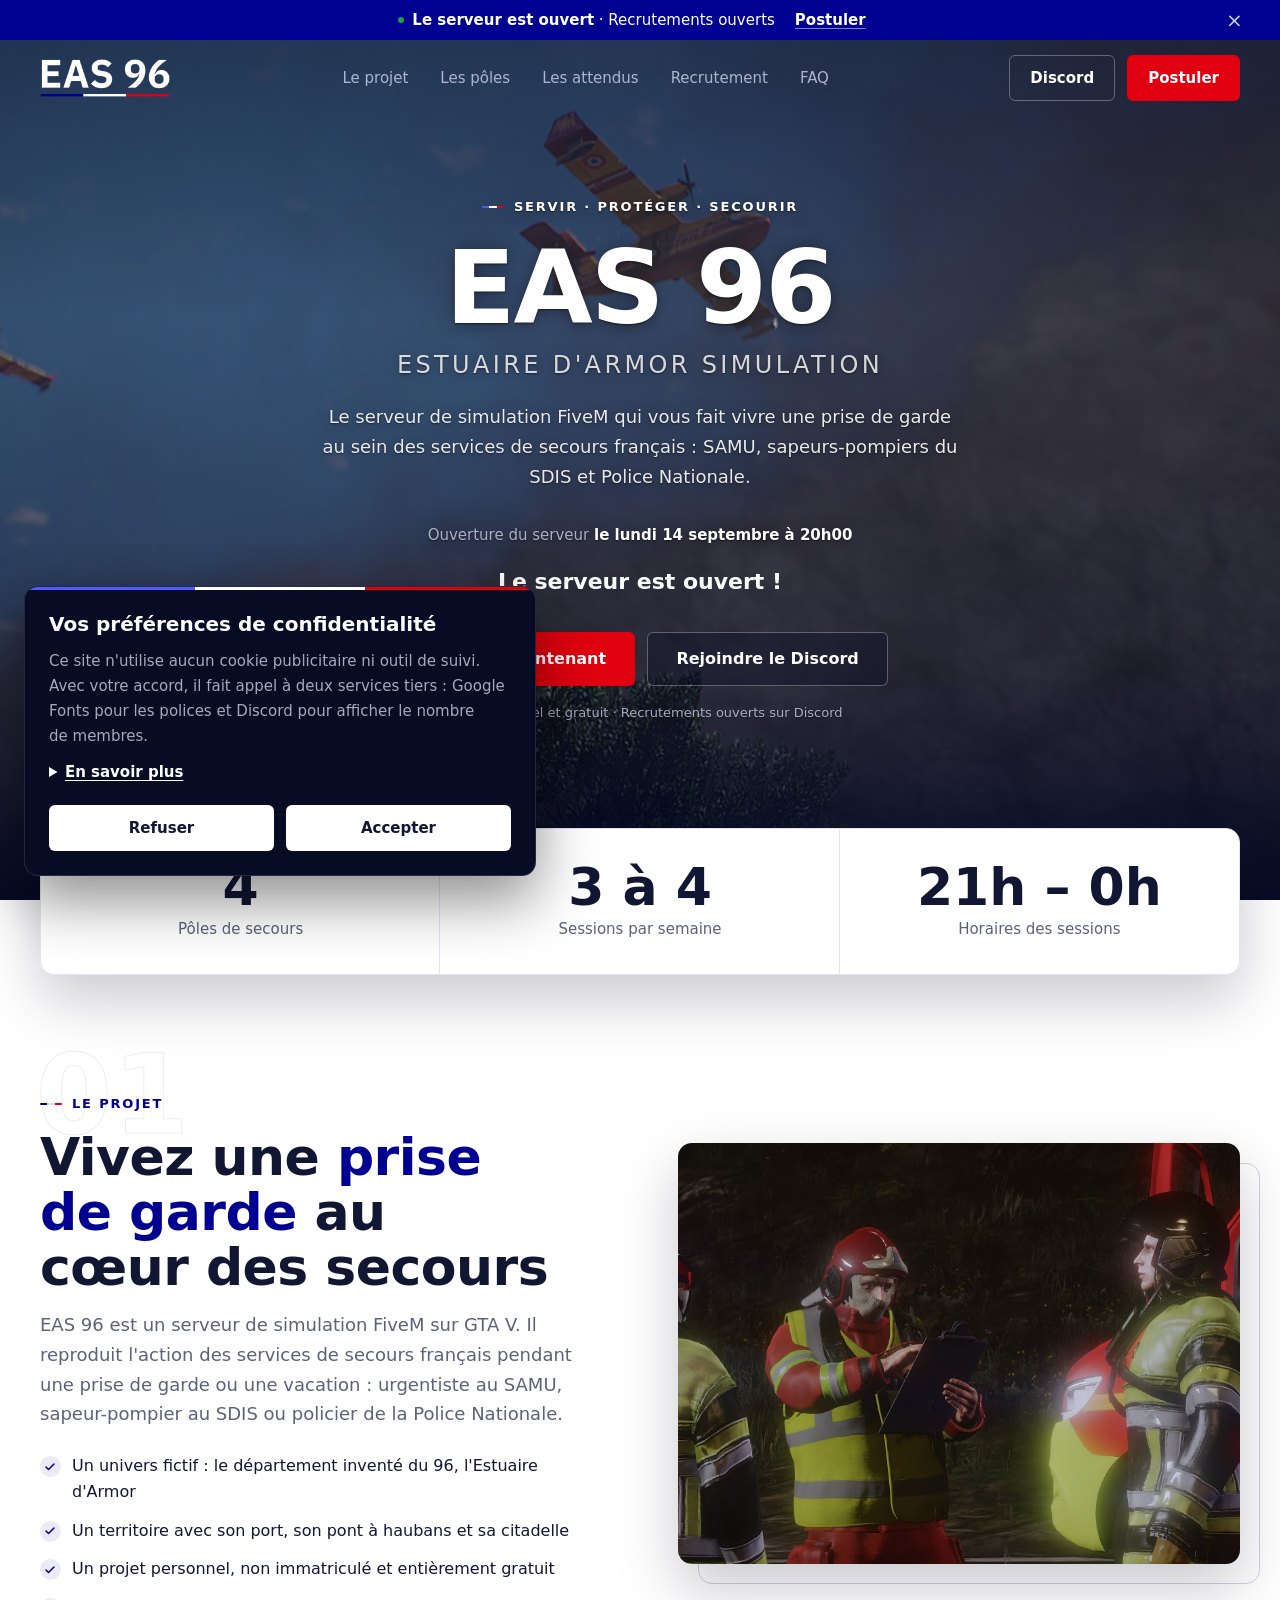
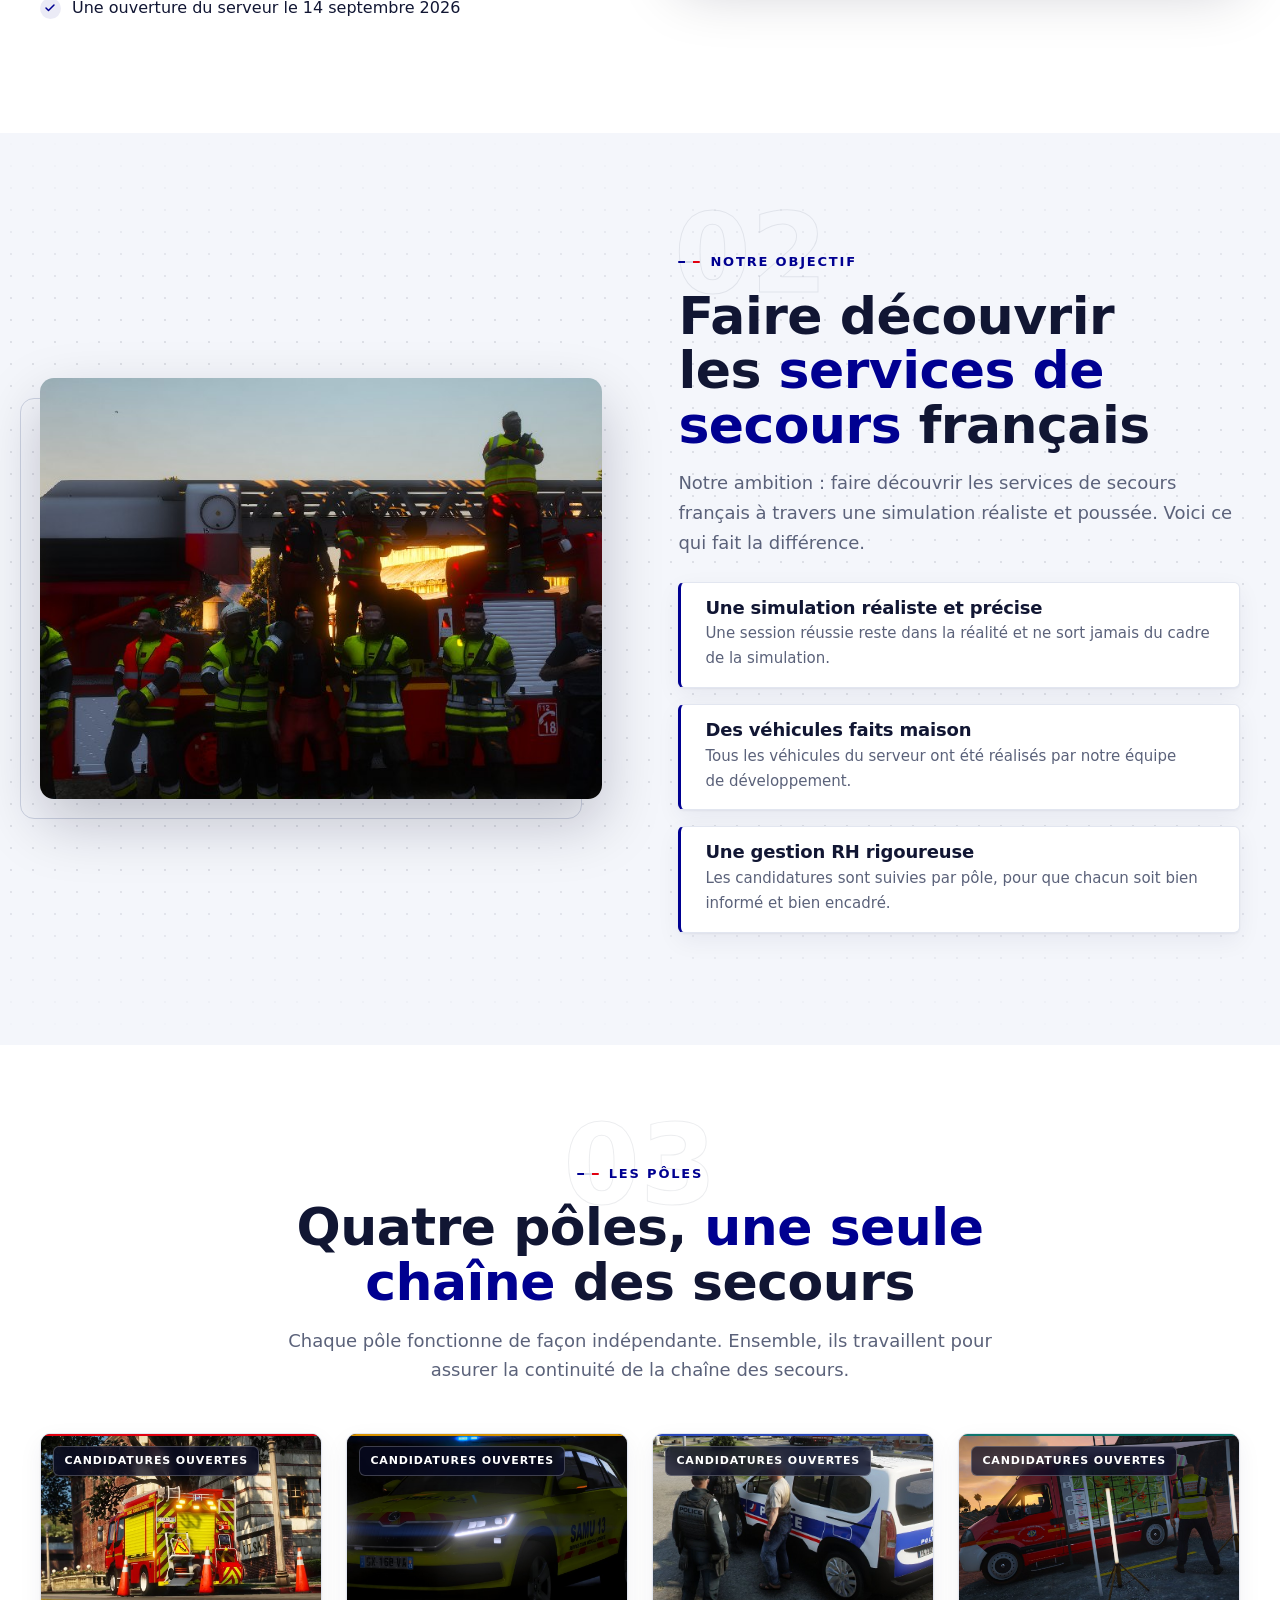
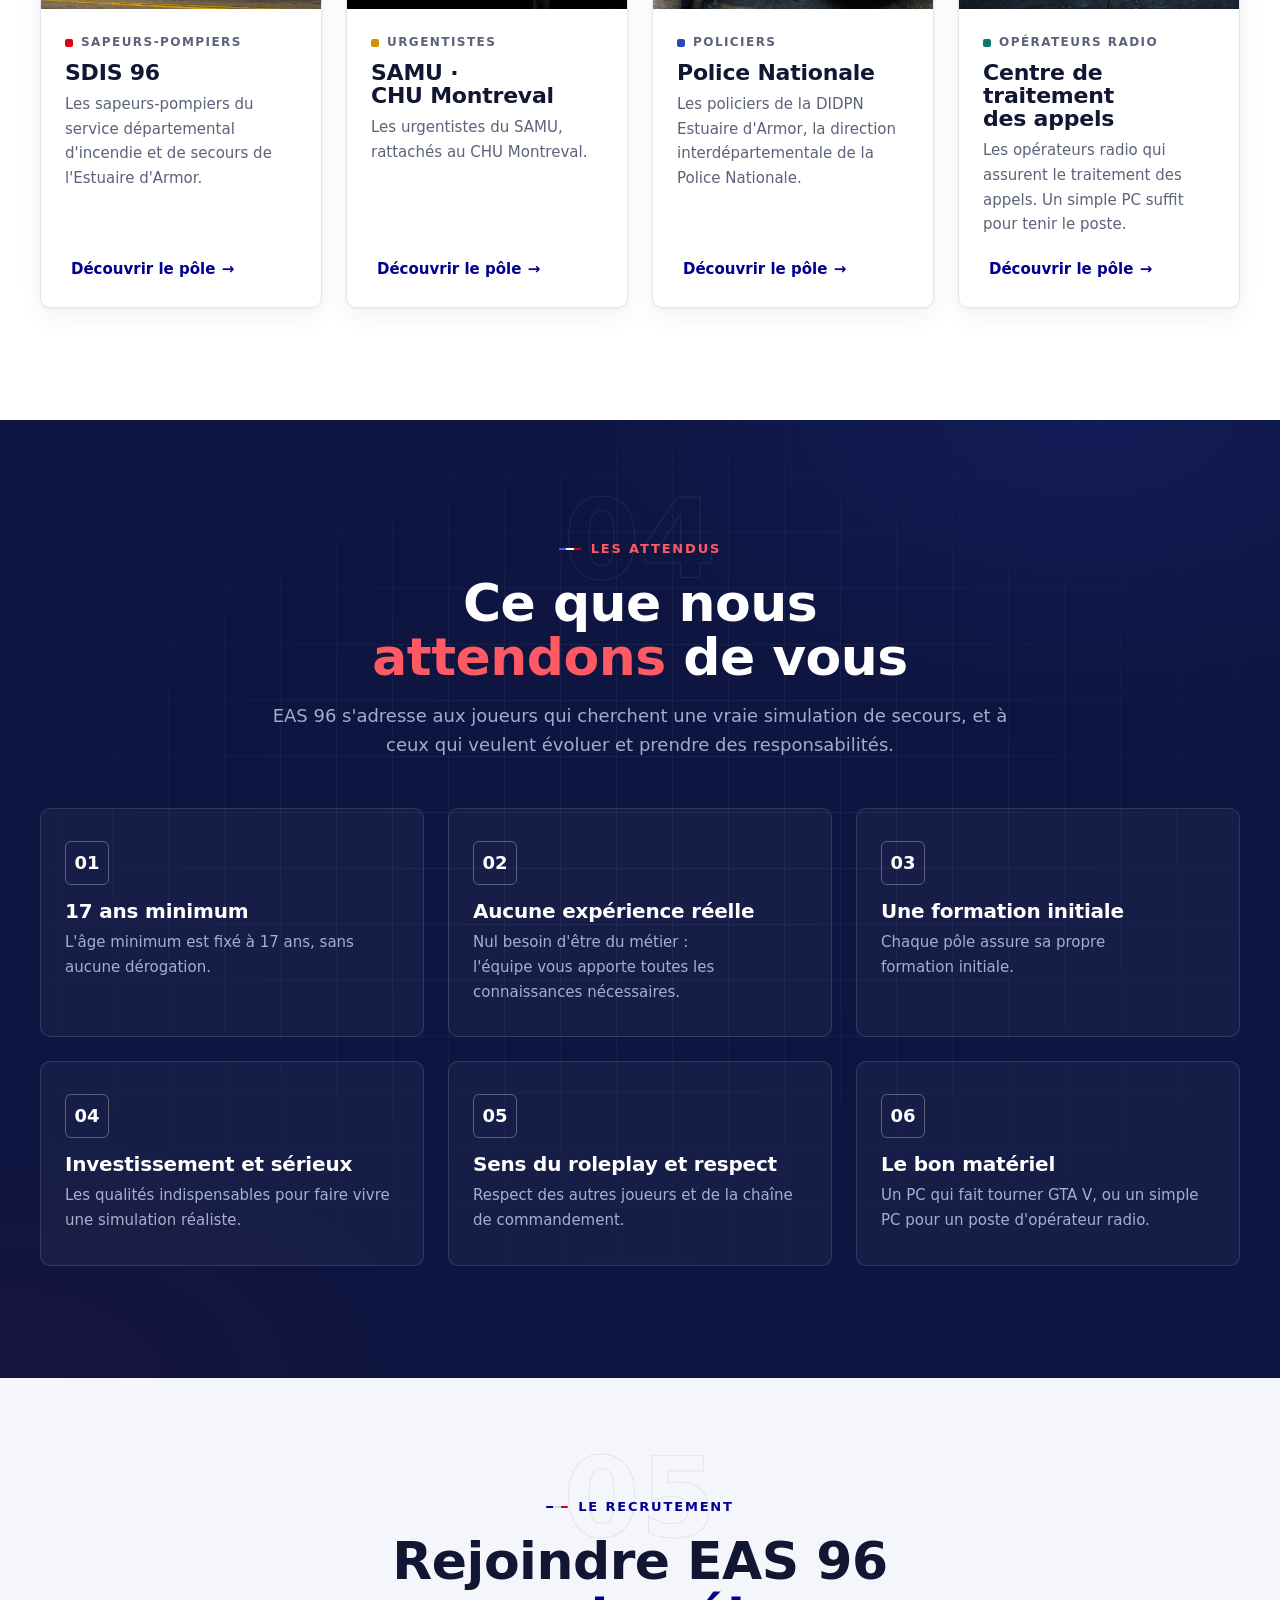
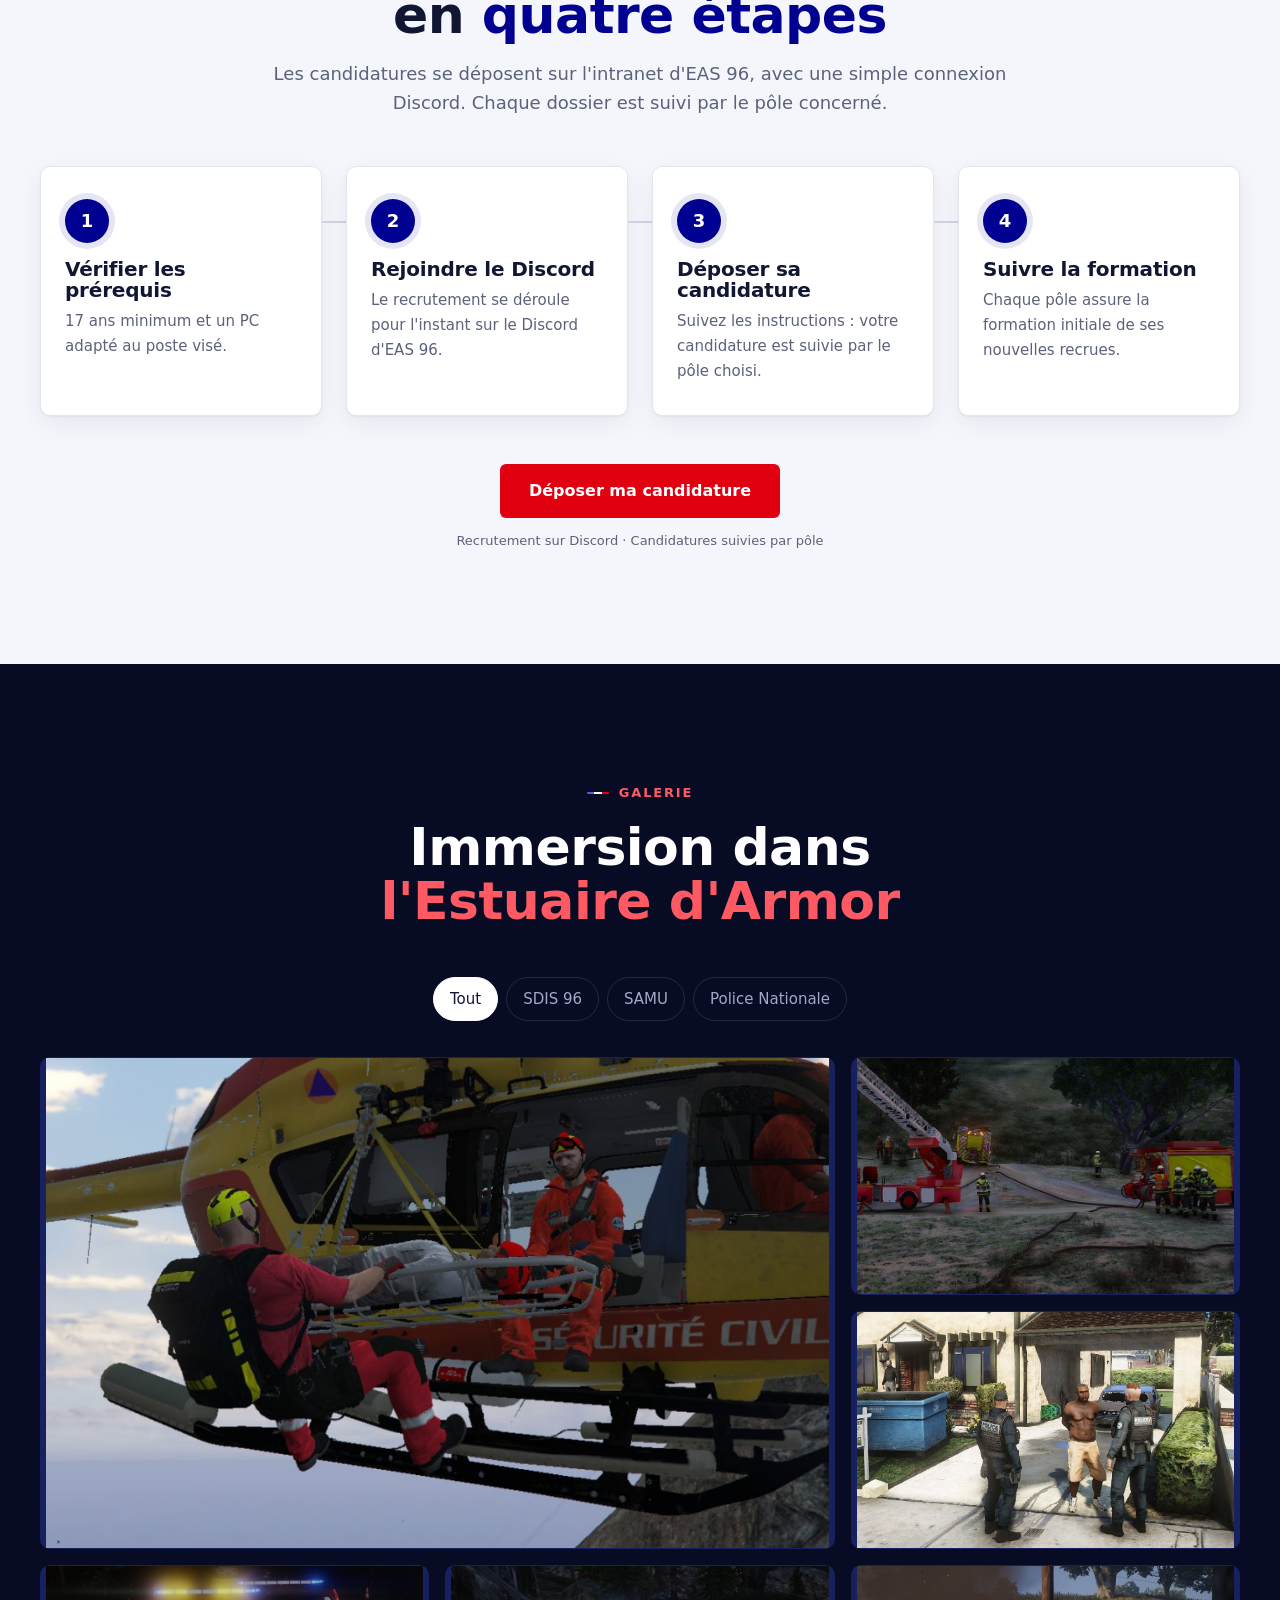
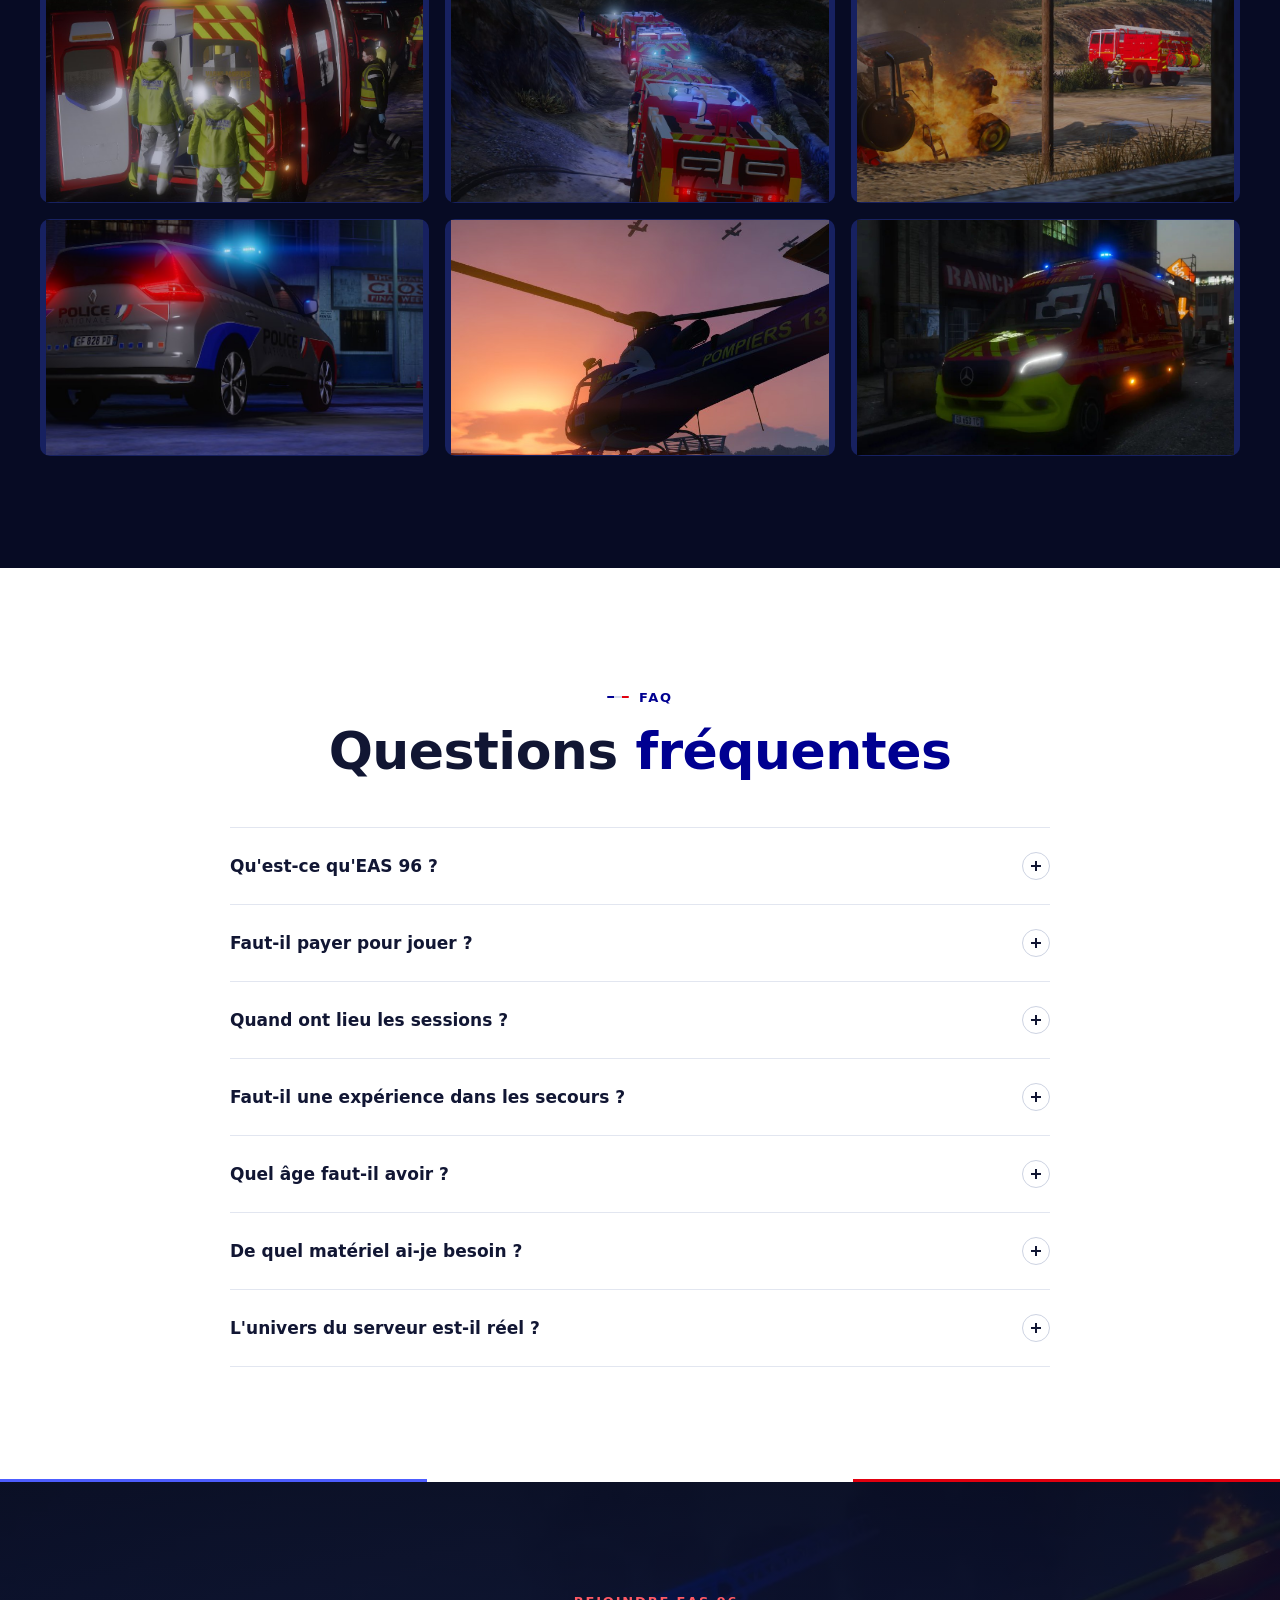
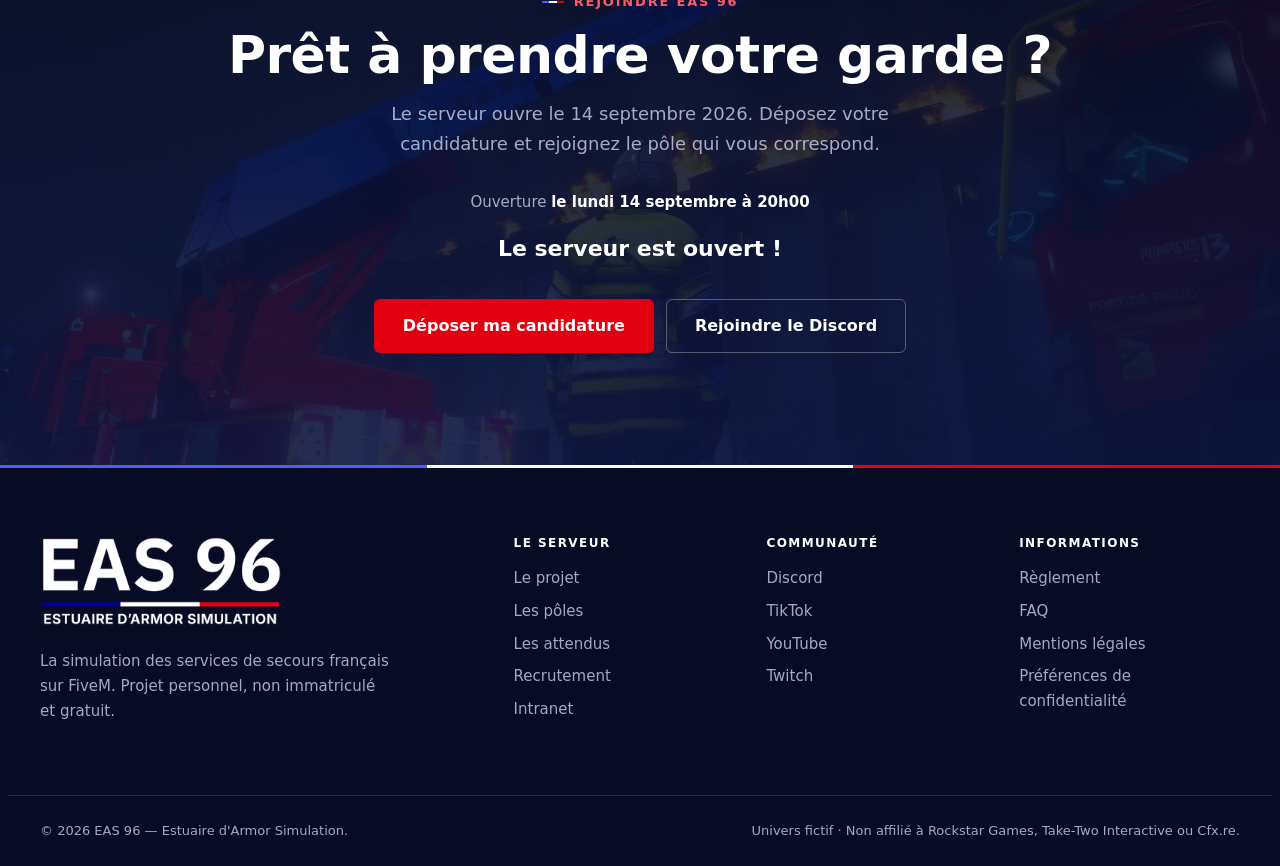
==== commit 18b56002: "Affiner l'interface : détails plus sobres Pastille sans pulsation et réservée aux vrais indicateurs," ====
--- a/index.html
+++ b/index.html
@@ -71,7 +71,7 @@
         </ul>
         <div class="nav__actions">
           <a class="btn btn--outline" href="#" data-link="discord">Discord</a>
-          <a class="btn btn--primary" href="recrutement.html"><span class="live-dot" aria-hidden="true"></span>Postuler<span class="sr-only"> — recrutement ouvert</span></a>
+          <a class="btn btn--primary" href="recrutement.html">Postuler<span class="sr-only"> — recrutement ouvert</span></a>
         </div>
       </nav>
 
@@ -217,7 +217,7 @@
           <article class="card card--pompiers">
             <div class="card__media">
               <img class="card__img" src="assets/img/service-1.jpg" alt="" width="1280" height="657" loading="lazy">
-              <p class="card__tag"><span class="live-dot" aria-hidden="true"></span>Candidatures ouvertes</p>
+              <p class="card__tag">Candidatures ouvertes</p>
             </div>
             <div class="card__body">
               <p class="card__label">Sapeurs-pompiers</p>
@@ -230,7 +230,7 @@
           <article class="card card--samu">
             <div class="card__media">
               <img class="card__img" src="assets/img/service-2.jpg" alt="" width="1280" height="626" loading="lazy">
-              <p class="card__tag"><span class="live-dot" aria-hidden="true"></span>Candidatures ouvertes</p>
+              <p class="card__tag">Candidatures ouvertes</p>
             </div>
             <div class="card__body">
               <p class="card__label">Urgentistes</p>
@@ -243,7 +243,7 @@
           <article class="card card--police">
             <div class="card__media">
               <img class="card__img" src="assets/img/service-3.jpg" alt="" width="1024" height="476" loading="lazy">
-              <p class="card__tag"><span class="live-dot" aria-hidden="true"></span>Candidatures ouvertes</p>
+              <p class="card__tag">Candidatures ouvertes</p>
             </div>
             <div class="card__body">
               <p class="card__label">Policiers</p>
@@ -256,7 +256,7 @@
           <article class="card card--radio">
             <div class="card__media">
               <img class="card__img" src="assets/img/service-4.jpg" alt="" width="1280" height="657" loading="lazy">
-              <p class="card__tag"><span class="live-dot" aria-hidden="true"></span>Candidatures ouvertes</p>
+              <p class="card__tag">Candidatures ouvertes</p>
             </div>
             <div class="card__body">
               <p class="card__label">Opérateurs radio</p>
--- a/css/variables.css
+++ b/css/variables.css
@@ -40,9 +40,9 @@
 
   /* ---- Couleurs des services --------------------------------------------- */
   --service-pompiers: #e1000f;
-  --service-samu: #f2b600;
-  --service-police: #2b50d6;
-  --service-radio: #0d9488;
+  --service-samu: #d69100;
+  --service-police: #2a49b8;
+  --service-radio: #0f766e;
 
   /* ---- Voiles sur les photos --------------------------------------------- */
   /* Plus les valeurs sont basses, plus la photo est visible */
@@ -61,7 +61,7 @@
   --fs-h3: 1.375rem;
   --fs-h2: clamp(2rem, 1.4rem + 2.4vw, 3.25rem);
   --fs-h1: clamp(3rem, 1.6rem + 6vw, 6.5rem);
-  --fs-number: clamp(6rem, 3.5rem + 10vw, 11rem);   /* grand numéro derrière les titres */
+  --fs-number: clamp(4rem, 2.5rem + 5.5vw, 7.5rem);   /* grand numéro derrière les titres */
 
   --fw-regular: 400;
   --fw-medium: 500;
@@ -97,9 +97,9 @@
   --header-height-compact: 64px;
 
   /* ---- Formes & effets --------------------------------------------------- */
-  --radius-sm: 8px;
-  --radius: 12px;
-  --radius-lg: 18px;
+  --radius-sm: 6px;
+  --radius: 10px;
+  --radius-lg: 14px;
   --radius-full: 999px;
   --shadow-lg: 0 24px 60px rgba(7, 11, 36, 0.22);
   --transition: 200ms ease;
--- a/css/style.css
+++ b/css/style.css
@@ -209,41 +209,24 @@
 
 .texture-glow::after {
   background:
-    radial-gradient(48rem 26rem at 85% 0%, rgba(59, 75, 255, 0.2), transparent 70%),
-    radial-gradient(40rem 22rem at 0% 100%, rgba(225, 0, 15, 0.1), transparent 70%);
-}
-
-/* Bande de chevrons rouge et blanc */
+    radial-gradient(48rem 26rem at 85% 0%, rgba(59, 75, 255, 0.12), transparent 70%),
+    radial-gradient(40rem 22rem at 0% 100%, rgba(225, 0, 15, 0.05), transparent 70%);
+}
+
+/* Filet tricolore : séparateur discret */
 .chevrons {
-  height: 6px;
-  background: repeating-linear-gradient(-45deg, var(--brand-red) 0 10px, #ffffff 10px 20px);
-}
-
-/* Pastille animée « en direct » */
+  height: 3px;
+  background: linear-gradient(90deg, var(--tricolor-blue) 0 33.33%, var(--tricolor-white) 33.33% 66.66%, var(--brand-red) 66.66% 100%);
+}
+
+/* Pastille « en direct » */
 .live-dot {
-  position: relative;
   display: inline-block;
   flex-shrink: 0;
-  width: 8px;
-  height: 8px;
-  background: #22c55e;
+  width: 6px;
+  height: 6px;
+  background: #16a34a;
   border-radius: 50%;
-}
-
-.live-dot::after {
-  content: "";
-  position: absolute;
-  inset: 0;
-  background: inherit;
-  border-radius: inherit;
-  animation: live-pulse 1.8s ease-out infinite;
-}
-
-@keyframes live-pulse {
-  to {
-    opacity: 0;
-    transform: scale(3);
-  }
 }
 
 /* 3. Titres de section ==================================================== */
@@ -270,8 +253,8 @@
 .eyebrow::before {
   content: "";
   flex-shrink: 0;
-  width: 30px;
-  height: 3px;
+  width: 22px;
+  height: 2px;
   background: linear-gradient(90deg, var(--tricolor-blue) 0 33.33%, var(--tricolor-white) 33.33% 66.66%, var(--brand-red) 66.66% 100%);
   border-radius: 2px;
 }
@@ -308,7 +291,7 @@
   font-size: var(--fs-number);
   font-weight: var(--fw-bold);
   line-height: 1;
-  -webkit-text-stroke: 1.5px var(--number-stroke);
+  -webkit-text-stroke: 1px var(--number-stroke);
   transform: translateX(-50%);
   pointer-events: none;
   user-select: none;
@@ -336,19 +319,13 @@
   transition: background-color var(--transition), border-color var(--transition), color var(--transition), box-shadow var(--transition), transform var(--transition);
 }
 
-.btn:hover {
-  transform: translateY(-1px);
-}
-
 .btn--primary {
   background: var(--brand-red);
   color: #ffffff;
-  box-shadow: 0 6px 16px rgba(225, 0, 15, 0.22);
 }
 
 .btn--primary:hover {
   background: var(--brand-red-hover);
-  box-shadow: 0 10px 24px rgba(225, 0, 15, 0.3);
 }
 
 .btn--outline {
@@ -728,10 +705,10 @@
 .hero__subtitle {
   display: block;
   margin-top: var(--space-sm);
-  color: rgba(255, 255, 255, 0.88);
-  font-size: clamp(1rem, 0.75rem + 1.1vw, 1.625rem);
-  font-weight: var(--fw-semibold);
-  letter-spacing: 0.18em;
+  color: rgba(255, 255, 255, 0.82);
+  font-size: clamp(0.9375rem, 0.7rem + 1vw, 1.5rem);
+  font-weight: var(--fw-medium);
+  letter-spacing: 0.14em;
 }
 
 .hero__lead {
@@ -939,9 +916,9 @@
   display: inline-flex;
   align-items: center;
   gap: 0.4rem;
-  color: #15803d;
+  color: var(--fg-muted);
   font-size: var(--fs-xs);
-  font-weight: var(--fw-semibold);
+  font-weight: var(--fw-medium);
 }
 
 @media (min-width: 60em) {
@@ -1089,14 +1066,14 @@
   right: 0;
   left: 0;
   z-index: 1;
-  height: 3px;
+  height: 2px;
   background: var(--service-color);
 }
 
 .card:hover {
   border-color: color-mix(in srgb, var(--service-color) 35%, var(--border));
-  box-shadow: 0 2px 4px rgba(16, 24, 64, 0.06), 0 18px 40px rgba(16, 24, 64, 0.12);
-  transform: translateY(-4px);
+  box-shadow: 0 1px 2px rgba(16, 24, 64, 0.05), 0 10px 24px rgba(16, 24, 64, 0.1);
+  transform: translateY(-2px);
 }
 
 .card--pompiers,
@@ -1129,11 +1106,11 @@
   width: 100%;
   height: 100%;
   object-fit: cover;
-  transition: transform 600ms ease;
+  transition: transform 450ms ease;
 }
 
 .card:hover .card__img {
-  transform: scale(1.06);
+  transform: scale(1.03);
 }
 
 .card__tag {
@@ -1144,12 +1121,15 @@
   align-items: center;
   gap: 0.45rem;
   padding: 0.3rem 0.65rem;
-  background: rgba(255, 255, 255, 0.94);
-  color: var(--text);
-  border-radius: var(--radius-full);
-  box-shadow: 0 2px 8px rgba(0, 0, 0, 0.15);
-  font-size: 0.75rem;
+  background: rgba(7, 11, 36, 0.72);
+  color: #ffffff;
+  border: 1px solid rgba(255, 255, 255, 0.22);
+  border-radius: var(--radius-sm);
+  backdrop-filter: blur(4px);
+  font-size: 0.6875rem;
   font-weight: var(--fw-semibold);
+  letter-spacing: 0.08em;
+  text-transform: uppercase;
 }
 
 .card__body {
@@ -1322,36 +1302,6 @@
   border-radius: 50%;
 }
 
-.modal__grades {
-  display: grid;
-  gap: 0.4rem;
-  counter-reset: grade;
-}
-
-.modal__grades li {
-  display: flex;
-  align-items: center;
-  gap: 0.6rem;
-  padding: 0.45rem 0.7rem;
-  background: var(--paper);
-  border-radius: 6px;
-  font-size: var(--fs-sm);
-  counter-increment: grade;
-}
-
-.modal__grades li::before {
-  content: counter(grade);
-  display: grid;
-  flex-shrink: 0;
-  place-items: center;
-  width: 1.4rem;
-  height: 1.4rem;
-  background: color-mix(in srgb, var(--service-color) 22%, #ffffff);
-  border-radius: 50%;
-  font-size: 0.7rem;
-  font-weight: var(--fw-bold);
-}
-
 .modal__actions {
   display: flex;
   flex-wrap: wrap;
@@ -1560,11 +1510,11 @@
   height: 100%;
   aspect-ratio: 16 / 10;
   object-fit: cover;
-  transition: transform 600ms ease;
+  transition: transform 450ms ease;
 }
 
 .gallery__item:hover img {
-  transform: scale(1.05);
+  transform: scale(1.02);
 }
 
 .gallery__caption {
@@ -1586,8 +1536,8 @@
 .gallery__caption::before {
   content: "";
   flex-shrink: 0;
-  width: 8px;
-  height: 8px;
+  width: 6px;
+  height: 6px;
   background: var(--cat-color, #ffffff);
   border-radius: 2px;
 }
@@ -1996,12 +1946,13 @@
 .page-hero__nav span {
   display: grid;
   place-items: center;
-  width: 1.875rem;
-  height: 1.875rem;
-  background: var(--brand-red);
-  color: #ffffff;
+  width: 1.75rem;
+  height: 1.75rem;
+  border: 1px solid var(--border-strong);
   border-radius: 50%;
+  color: var(--fg);
   font-size: var(--fs-xs);
+  font-weight: var(--fw-semibold);
 }
 
 .notice {
@@ -2168,8 +2119,8 @@
 /* 17. Animations ========================================================== */
 .reveal {
   opacity: 0;
-  translate: 0 24px;
-  transition: opacity 700ms ease, translate 700ms cubic-bezier(0.2, 0.7, 0.2, 1);
+  translate: 0 12px;
+  transition: opacity 500ms ease, translate 500ms cubic-bezier(0.2, 0.7, 0.2, 1);
   transition-delay: var(--reveal-delay, 0ms);
 }
 
@@ -2181,7 +2132,7 @@
 @media (prefers-reduced-motion: no-preference) {
   .hero__content > *,
   .page-hero__content > * {
-    animation: rise 800ms cubic-bezier(0.2, 0.7, 0.2, 1) both;
+    animation: rise 600ms cubic-bezier(0.2, 0.7, 0.2, 1) both;
   }
 
   .hero__content > :nth-child(2),
@@ -2211,7 +2162,7 @@
 @keyframes rise {
   from {
     opacity: 0;
-    translate: 0 20px;
+    translate: 0 12px;
   }
 }
 
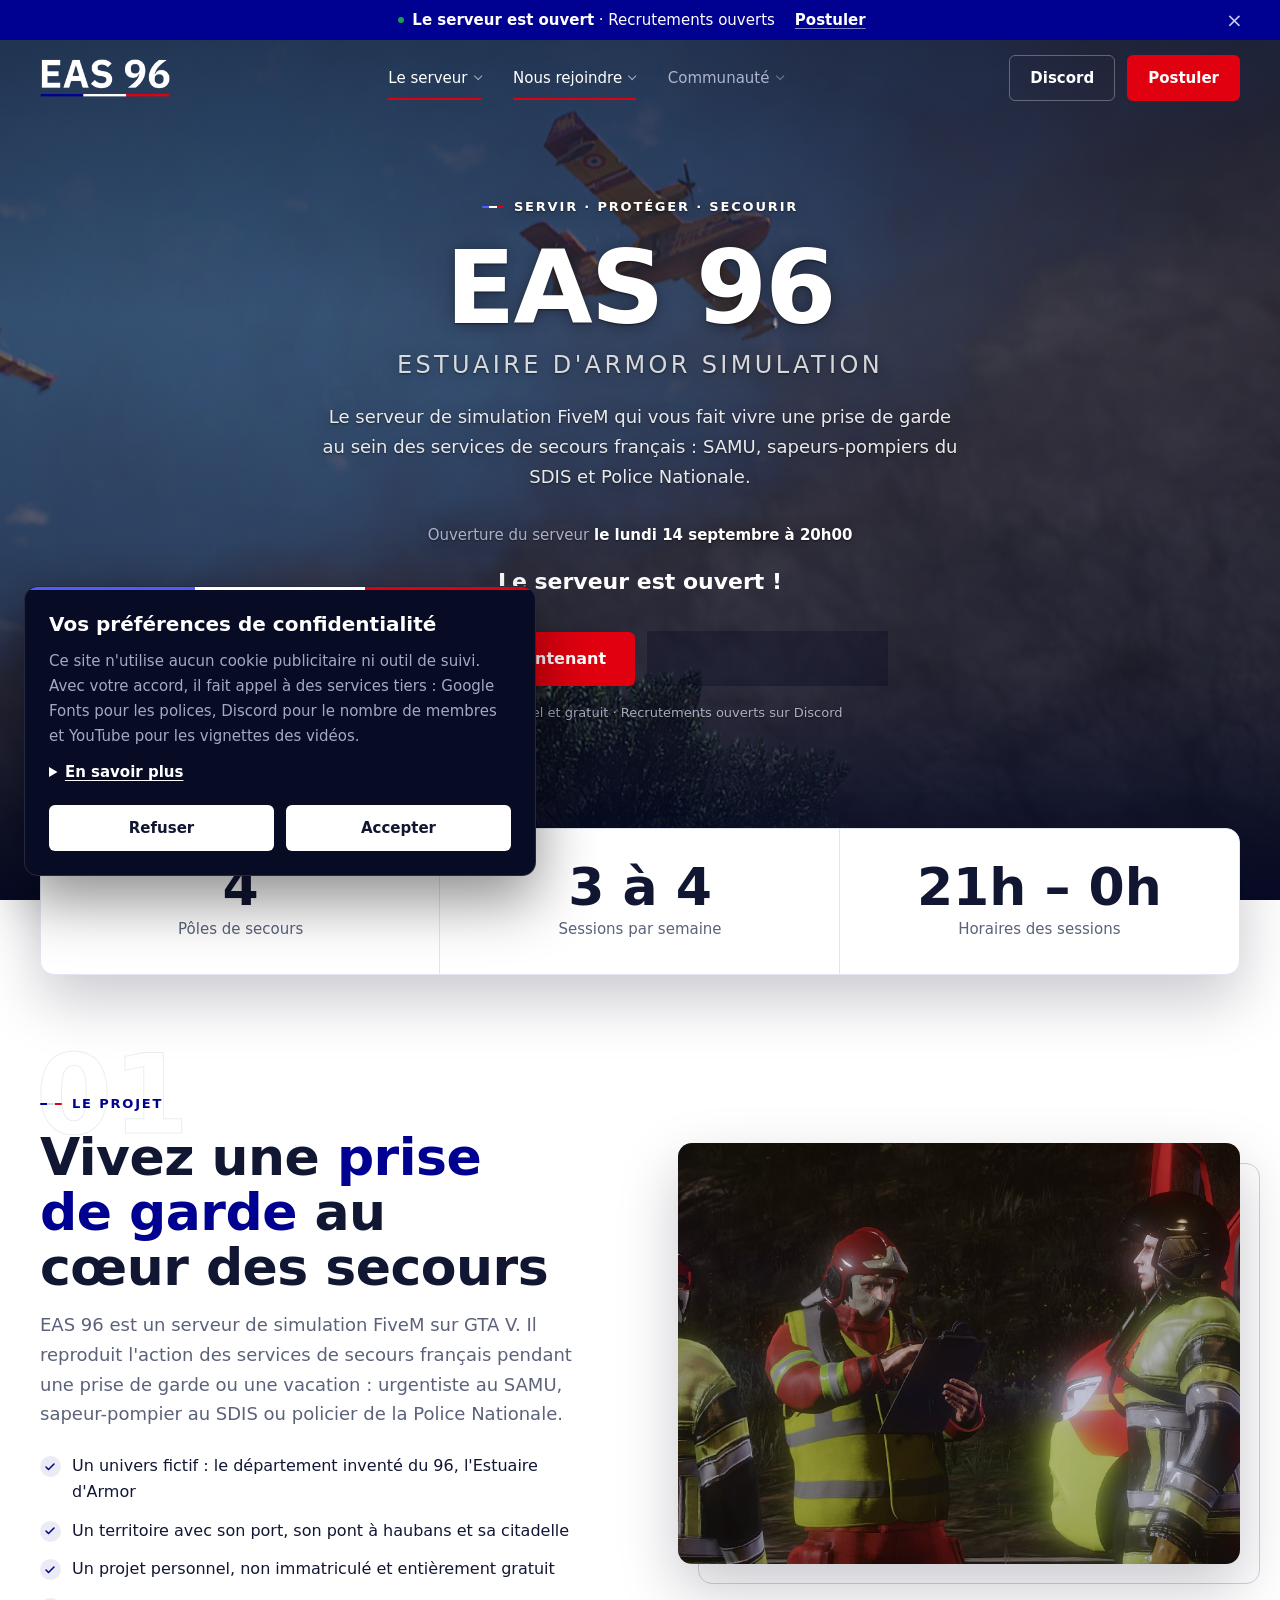
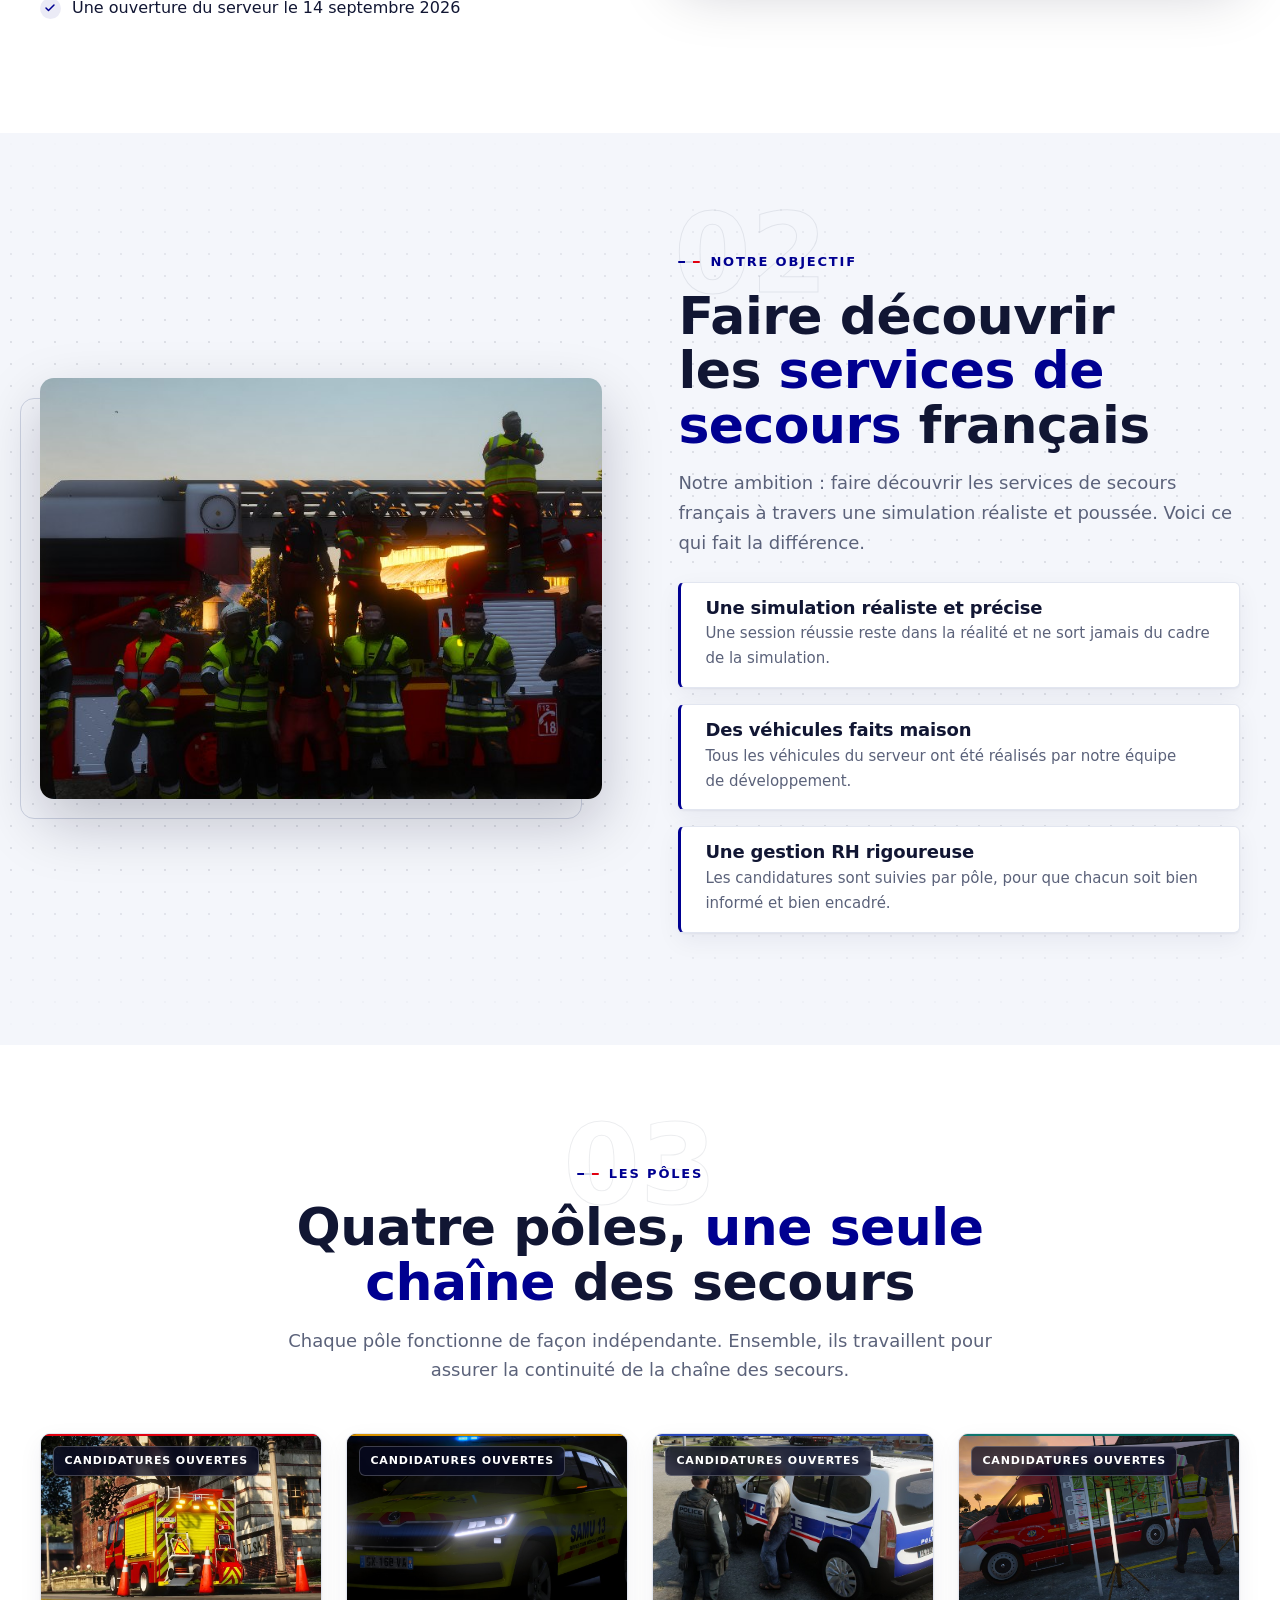
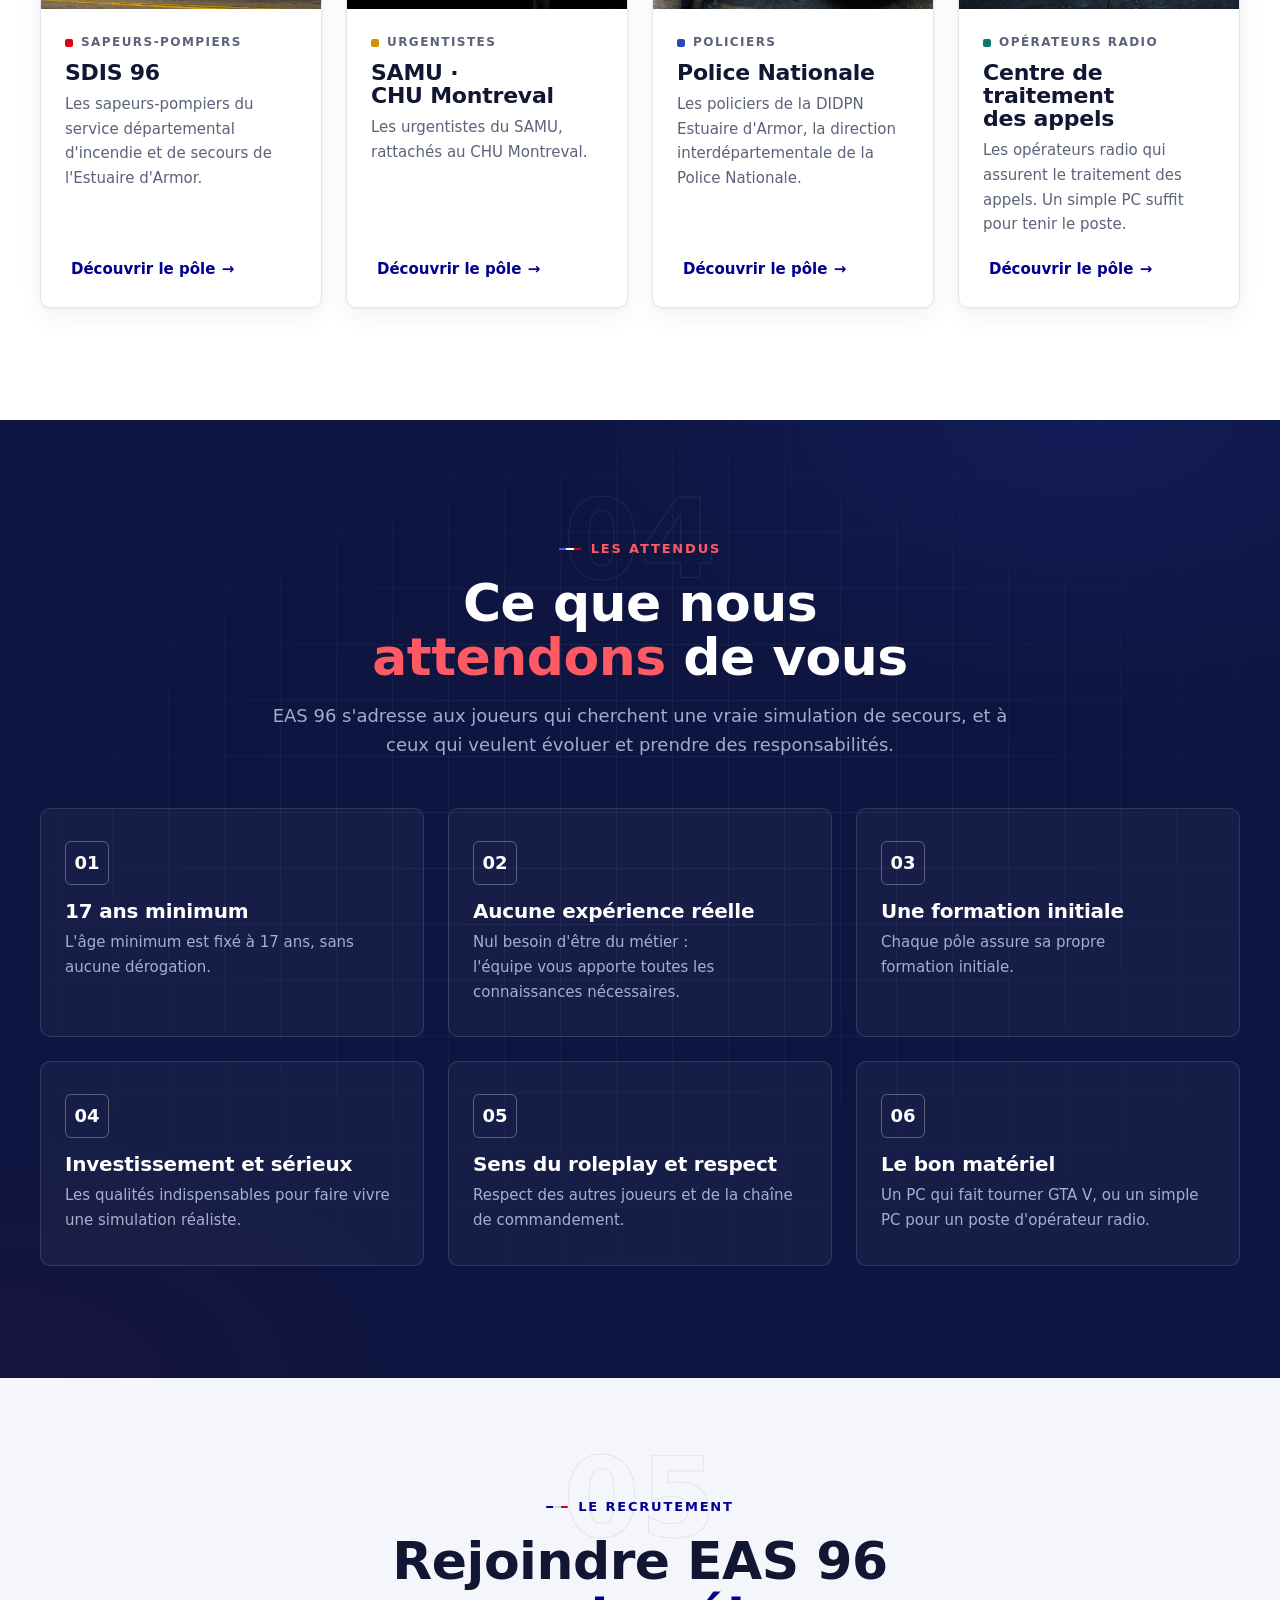
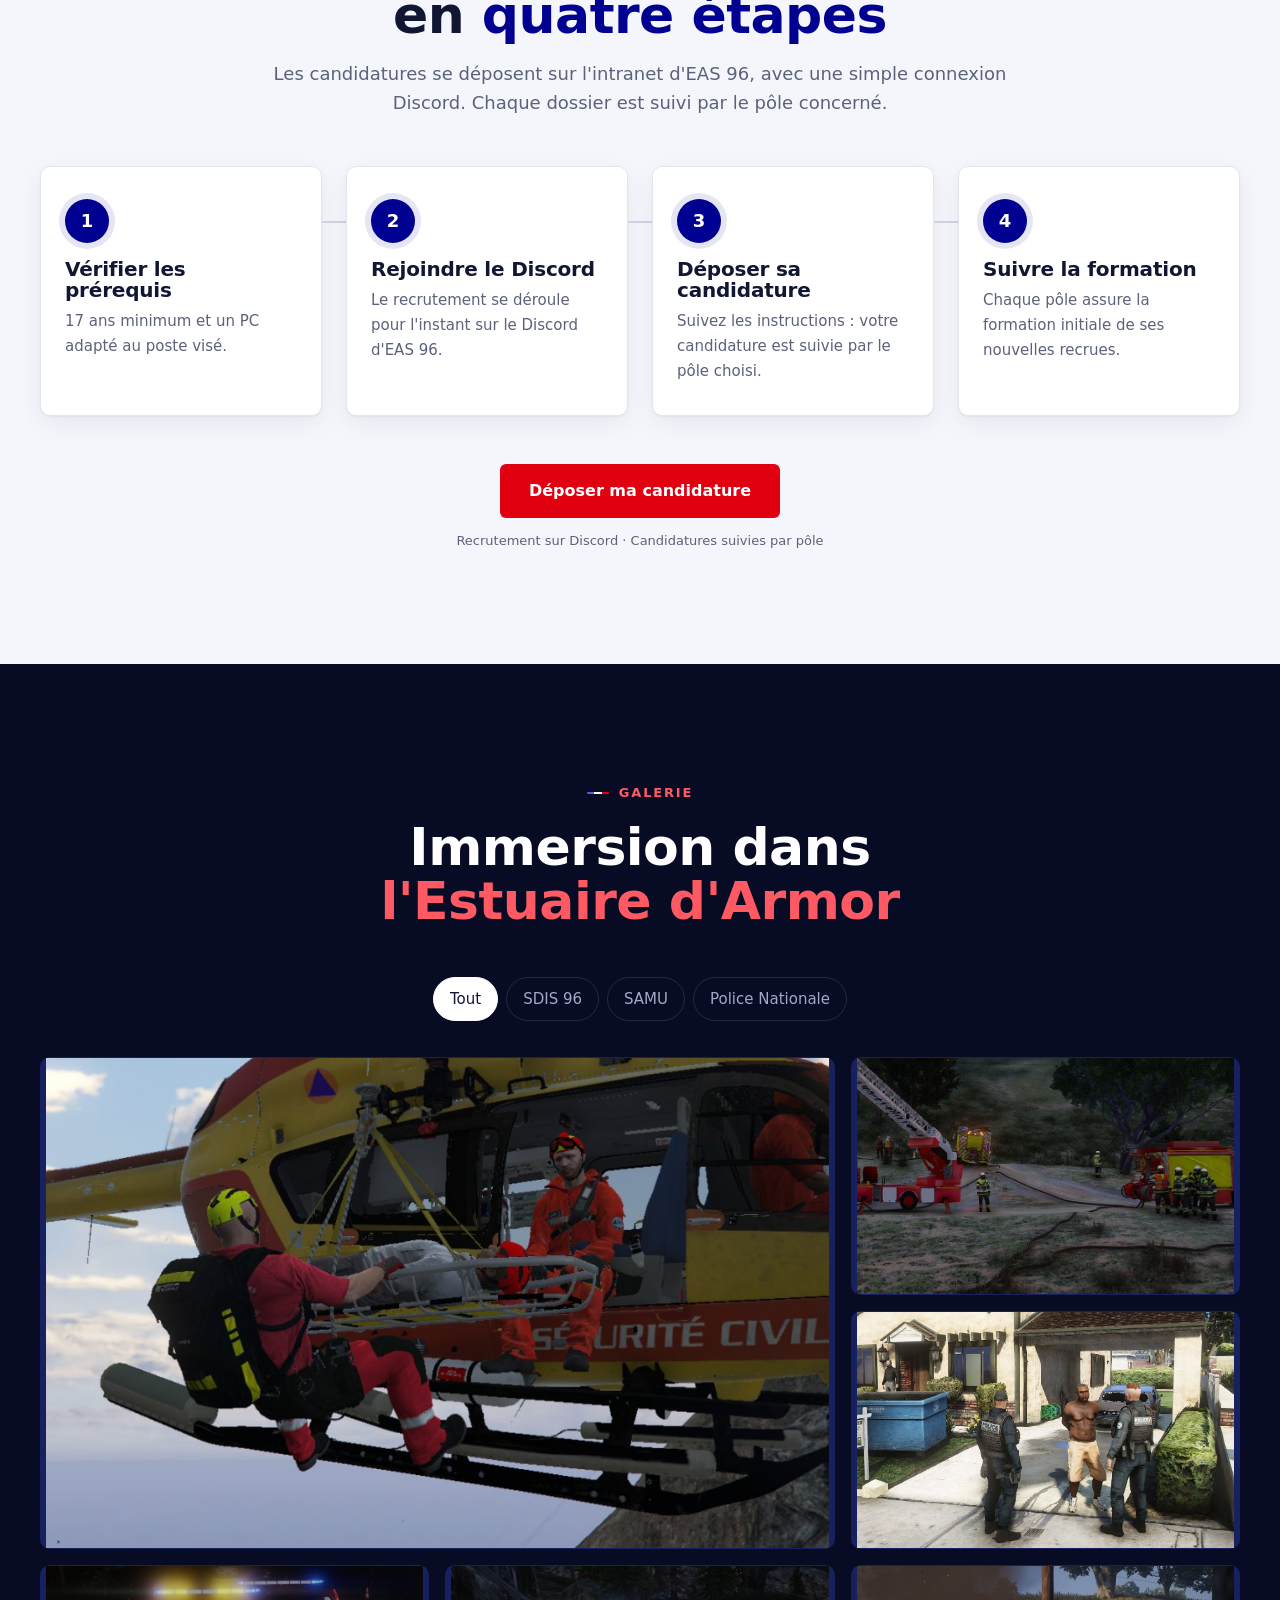
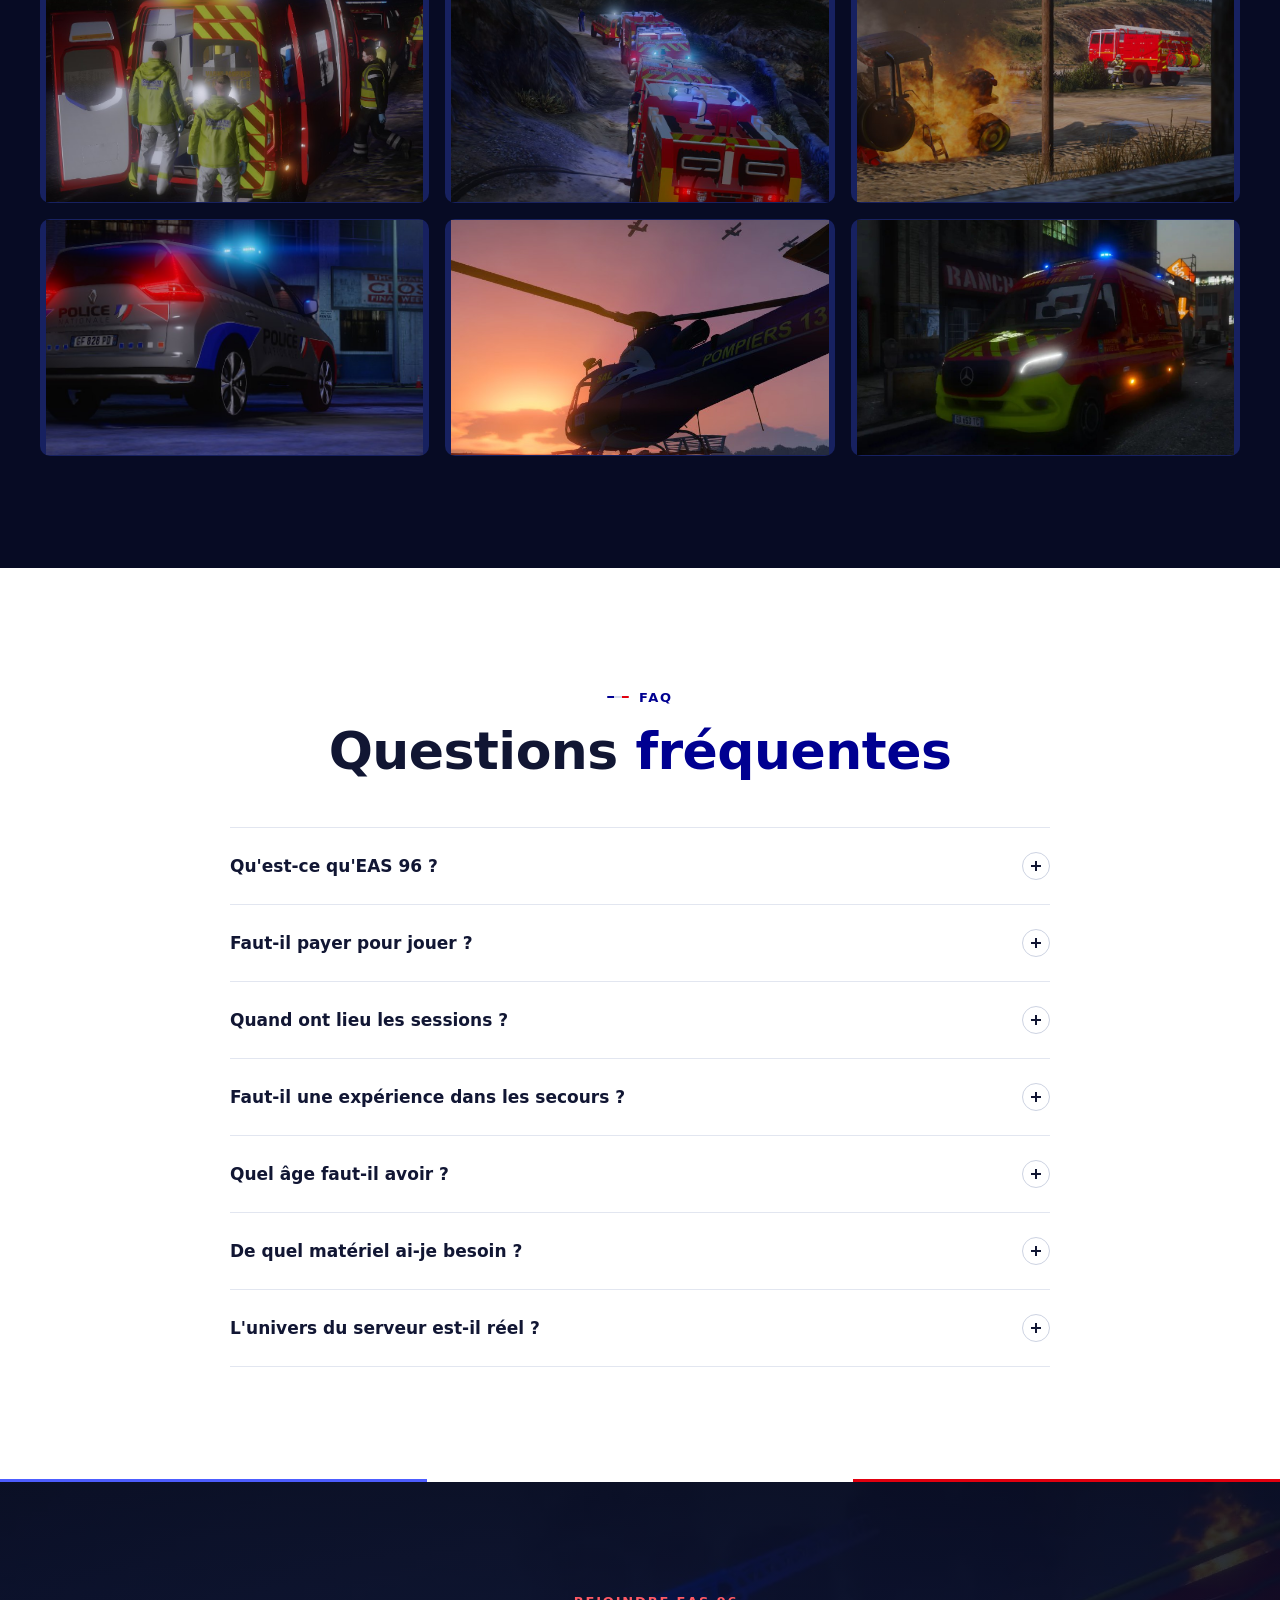
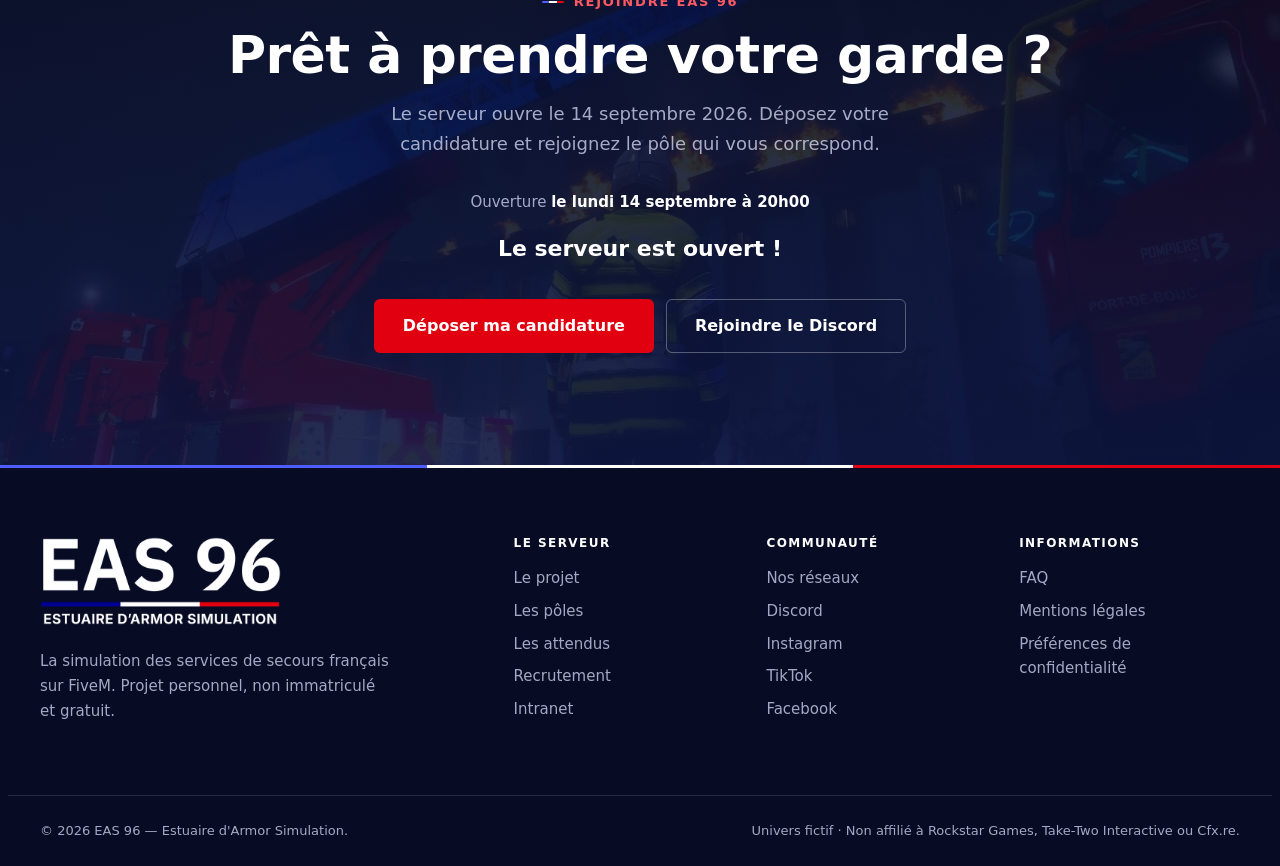
==== commit cd8d4e98: "Ajouter la page « Nos réseaux » et une navigation à deux niveaux Menus Le serveur / Nous rejoindre /" ====
--- a/index.html
+++ b/index.html
@@ -63,11 +63,36 @@
 
       <nav class="nav" id="nav" data-nav aria-label="Navigation principale">
         <ul class="nav__list">
-          <li><a class="nav__link" href="#projet">Le projet</a></li>
-          <li><a class="nav__link" href="#poles">Les pôles</a></li>
-          <li><a class="nav__link" href="#attendus">Les attendus</a></li>
-          <li><a class="nav__link" href="#recrutement">Recrutement</a></li>
-          <li><a class="nav__link" href="#faq">FAQ</a></li>
+          <li class="nav__item">
+            <button class="nav__link nav__link--group" type="button" aria-expanded="false" aria-controls="menu-serveur" data-menu-toggle>Le serveur<span class="nav__chevron" aria-hidden="true"></span></button>
+            <ul class="nav__submenu" id="menu-serveur">
+              <li><a href="#projet">Le projet</a></li>
+              <li><a href="#objectif">Notre objectif</a></li>
+              <li><a href="#poles">Les pôles</a></li>
+              <li><a href="#galerie">Galerie</a></li>
+            </ul>
+          </li>
+          <li class="nav__item">
+            <button class="nav__link nav__link--group" type="button" aria-expanded="false" aria-controls="menu-rejoindre" data-menu-toggle>Nous rejoindre<span class="nav__chevron" aria-hidden="true"></span></button>
+            <ul class="nav__submenu" id="menu-rejoindre">
+              <li><a href="#attendus">Les attendus</a></li>
+              <li><a href="#recrutement">Les étapes</a></li>
+              <li><a href="recrutement.html">Déposer sa candidature</a></li>
+              <li><a href="#faq">FAQ</a></li>
+            </ul>
+          </li>
+          <li class="nav__item">
+            <button class="nav__link nav__link--group" type="button" aria-expanded="false" aria-controls="menu-communaute" data-menu-toggle>Communauté<span class="nav__chevron" aria-hidden="true"></span></button>
+            <ul class="nav__submenu" id="menu-communaute">
+              <li><a href="reseaux.html">Nos réseaux</a></li>
+              <li data-link-item><a href="#" data-link="discord">Discord</a></li>
+              <li data-link-item><a href="#" data-link="instagram">Instagram</a></li>
+              <li data-link-item><a href="#" data-link="tiktok">TikTok</a></li>
+              <li data-link-item><a href="#" data-link="facebook">Facebook</a></li>
+              <li data-link-item><a href="#" data-link="youtube">YouTube</a></li>
+              <li data-link-item><a href="#" data-link="twitch">Twitch</a></li>
+            </ul>
+          </li>
         </ul>
         <div class="nav__actions">
           <a class="btn btn--outline" href="#" data-link="discord">Discord</a>
@@ -648,17 +673,20 @@
       <nav class="site-footer__col" aria-label="Communauté">
         <h2 class="site-footer__title">Communauté</h2>
         <ul class="site-footer__list">
-          <li><a href="#" data-link="discord">Discord</a></li>
-          <li><a href="#" data-link="tiktok">TikTok</a></li>
-          <li><a href="#" data-link="youtube">YouTube</a></li>
-          <li><a href="#" data-link="twitch">Twitch</a></li>
+          <li><a href="reseaux.html">Nos réseaux</a></li>
+          <li data-link-item><a href="#" data-link="discord">Discord</a></li>
+          <li data-link-item><a href="#" data-link="instagram">Instagram</a></li>
+          <li data-link-item><a href="#" data-link="tiktok">TikTok</a></li>
+          <li data-link-item><a href="#" data-link="facebook">Facebook</a></li>
+          <li data-link-item><a href="#" data-link="youtube">YouTube</a></li>
+          <li data-link-item><a href="#" data-link="twitch">Twitch</a></li>
         </ul>
       </nav>
 
       <nav class="site-footer__col" aria-label="Informations">
         <h2 class="site-footer__title">Informations</h2>
         <ul class="site-footer__list">
-          <li><a href="#" data-link="reglement">Règlement</a></li>
+          <li data-link-item><a href="#" data-link="reglement">Règlement</a></li>
           <li><a href="#faq">FAQ</a></li>
           <li><a href="#">Mentions légales</a></li>
           <li><a href="#" data-consent-open>Préférences de confidentialité</a></li>
@@ -677,12 +705,13 @@
        =================================================================== -->
   <div class="consent theme-dark" data-consent role="dialog" aria-labelledby="consent-title" aria-describedby="consent-text" hidden>
     <p class="consent__title" id="consent-title">Vos préférences de confidentialité</p>
-    <p class="consent__text" id="consent-text">Ce site n'utilise aucun cookie publicitaire ni outil de suivi. Avec votre accord, il fait appel à deux services tiers : Google Fonts pour les polices et Discord pour afficher le nombre de membres.</p>
+    <p class="consent__text" id="consent-text">Ce site n'utilise aucun cookie publicitaire ni outil de suivi. Avec votre accord, il fait appel à des services tiers : Google Fonts pour les polices, Discord pour le nombre de membres et YouTube pour les vignettes des vidéos.</p>
     <details class="consent__details">
       <summary>En savoir plus</summary>
       <ul>
         <li><strong>Google Fonts</strong> : chargement des polices du site depuis les serveurs de Google.</li>
         <li><strong>Discord</strong> : récupération du nombre de membres et de connectés du serveur.</li>
+        <li><strong>YouTube</strong> : vignettes des dernières vidéos sur la page « Nos réseaux ».</li>
         <li><strong>Stockage local</strong> : mémorise votre choix dans votre navigateur, sans cookie.</li>
       </ul>
     </details>
--- a/css/style.css
+++ b/css/style.css
@@ -10,7 +10,8 @@
      3. Titres de section      9. Principe / objectif       15. Pied de page
      4. Boutons               10. Services & fiches         16. Page recrutement
      5. Bandeau d'annonce     11. Attendus & étapes         17. Animations
-     6. En-tête & menu        12. Galerie & visionneuse
+     6. En-tête & menu        12. Galerie & visionneuse     18. Menus à deux niveaux
+                                                            19. Page « Nos réseaux »
 
    Points de rupture : 48em (768px) · 60em (960px)
    ========================================================================== */
@@ -2179,3 +2180,300 @@
     transition-duration: 0.01ms !important;
   }
 }
+
+/* 18. Menus à deux niveaux ================================================ */
+.nav__item {
+  position: relative;
+}
+
+.nav__link--group {
+  display: flex;
+  align-items: center;
+  gap: 0.45rem;
+  width: 100%;
+  text-align: left;
+}
+
+.nav__chevron {
+  flex-shrink: 0;
+  width: 0.4rem;
+  height: 0.4rem;
+  border-right: 1.5px solid currentColor;
+  border-bottom: 1.5px solid currentColor;
+  opacity: 0.6;
+  rotate: 45deg;
+  translate: 0 -0.12rem;
+  transition: rotate var(--transition), translate var(--transition);
+}
+
+.nav__link--group[aria-expanded="true"] .nav__chevron {
+  rotate: -135deg;
+  translate: 0 0.12rem;
+}
+
+.nav__submenu {
+  display: grid;
+}
+
+/* Mobile : le sous-menu se déplie sous son intitulé */
+@media (max-width: 59.99em) {
+  .nav__submenu {
+    display: none;
+    margin-left: 2px;
+    padding: var(--space-2xs) 0 var(--space-sm) var(--space-md);
+    border-left: 2px solid var(--border);
+  }
+
+  .nav__link--group[aria-expanded="true"] + .nav__submenu {
+    display: grid;
+  }
+
+  .nav__submenu a {
+    display: block;
+    padding: 0.5rem 0;
+    color: var(--fg-muted);
+    font-size: var(--fs-sm);
+  }
+
+  .nav__submenu a:hover,
+  .nav__submenu a.is-active {
+    color: var(--fg);
+  }
+}
+
+/* Bureau : sous-menu flottant */
+@media (min-width: 60em) {
+  .nav__submenu {
+    position: absolute;
+    top: calc(100% + 0.6rem);
+    left: 50%;
+    z-index: 20;
+    min-width: 13rem;
+    padding: var(--space-xs);
+    background: var(--ink);
+    border: 1px solid var(--border);
+    border-radius: var(--radius);
+    box-shadow: 0 18px 40px rgba(0, 0, 0, 0.35);
+    opacity: 0;
+    visibility: hidden;
+    translate: -50% 6px;
+    transition: opacity var(--transition), translate var(--transition), visibility var(--transition);
+  }
+
+  .nav__item:hover .nav__submenu,
+  .nav__item:focus-within .nav__submenu,
+  .nav__link--group[aria-expanded="true"] + .nav__submenu {
+    opacity: 1;
+    visibility: visible;
+    translate: -50% 0;
+  }
+
+  .nav__submenu a {
+    display: block;
+    padding: 0.5rem 0.75rem;
+    border-radius: var(--radius-sm);
+    color: var(--fg-muted);
+    font-size: var(--fs-sm);
+    white-space: nowrap;
+    transition: background-color var(--transition), color var(--transition);
+  }
+
+  .nav__submenu a:hover,
+  .nav__submenu a.is-active {
+    background: var(--hover-bg);
+    color: var(--fg);
+  }
+}
+
+/* 19. Page « Nos réseaux » ================================================ */
+.social-grid {
+  display: grid;
+  gap: var(--space-md);
+}
+
+.social {
+  --social-color: var(--brand-blue);
+  display: flex;
+  align-items: center;
+  gap: var(--space-md);
+  padding: var(--space-lg);
+  background: var(--surface);
+  border: 1px solid var(--border);
+  border-radius: var(--radius);
+  box-shadow: var(--card-shadow);
+  transition: border-color var(--transition), transform var(--transition), box-shadow var(--transition);
+}
+
+.social:hover {
+  border-color: color-mix(in srgb, var(--social-color) 45%, var(--border));
+  transform: translateY(-2px);
+}
+
+.social__mark {
+  display: grid;
+  flex-shrink: 0;
+  place-items: center;
+  width: 2.75rem;
+  height: 2.75rem;
+  background: color-mix(in srgb, var(--social-color) 12%, transparent);
+  color: var(--social-color);
+  border-radius: var(--radius-sm);
+  font-family: var(--font-display);
+  font-size: 1rem;
+  font-weight: var(--fw-bold);
+  letter-spacing: 0.02em;
+}
+
+.social__name {
+  font-family: var(--font-display);
+  font-size: 1.125rem;
+  font-weight: var(--fw-bold);
+}
+
+.social__handle {
+  color: var(--fg-muted);
+  font-size: var(--fs-sm);
+  word-break: break-word;
+}
+
+.social__go {
+  margin-left: auto;
+  color: var(--fg-muted);
+  transition: color var(--transition), transform var(--transition);
+}
+
+.social:hover .social__go {
+  color: var(--fg);
+  transform: translateX(3px);
+}
+
+.social--discord {
+  --social-color: #5865f2;
+}
+
+.social--instagram {
+  --social-color: #c13584;
+}
+
+.social--tiktok {
+  --social-color: #111633;
+}
+
+.social--facebook {
+  --social-color: #1877f2;
+}
+
+.social--youtube {
+  --social-color: #e1000f;
+}
+
+.social--twitch {
+  --social-color: #6441a5;
+}
+
+/* Dernières vidéos */
+.videos {
+  display: grid;
+  gap: var(--space-lg);
+}
+
+.video__link {
+  display: grid;
+  gap: var(--space-xs);
+}
+
+.video__media {
+  display: block;
+  overflow: hidden;
+  border: 1px solid var(--border);
+  border-radius: var(--radius);
+}
+
+.video__media img {
+  width: 100%;
+  aspect-ratio: 16 / 9;
+  object-fit: cover;
+  transition: transform 450ms ease;
+}
+
+.video__link:hover .video__media img {
+  transform: scale(1.03);
+}
+
+.video__title {
+  font-family: var(--font-display);
+  font-size: 1.0625rem;
+  font-weight: var(--fw-bold);
+}
+
+.video__date {
+  color: var(--fg-muted);
+  font-size: var(--fs-xs);
+}
+
+/* Prochain direct */
+.stream {
+  display: flex;
+  flex-wrap: wrap;
+  align-items: center;
+  gap: var(--space-md) var(--space-lg);
+  padding: var(--space-lg) var(--space-xl);
+  background: var(--surface);
+  border: 1px solid var(--border);
+  border-left: 3px solid #6441a5;
+  border-radius: var(--radius);
+  box-shadow: var(--card-shadow);
+}
+
+.stream__label {
+  color: var(--fg-muted);
+  font-size: var(--fs-xs);
+  font-weight: var(--fw-semibold);
+  letter-spacing: 0.12em;
+  text-transform: uppercase;
+}
+
+.stream__title {
+  margin-top: var(--space-2xs);
+  font-family: var(--font-display);
+  font-size: var(--fs-h3);
+  font-weight: var(--fw-bold);
+}
+
+.stream__date {
+  margin-top: var(--space-2xs);
+  color: var(--fg-muted);
+}
+
+.stream .btn {
+  margin-left: auto;
+}
+
+.empty-note {
+  color: var(--fg-muted);
+  font-size: var(--fs-sm);
+  text-align: center;
+}
+
+.empty-note a {
+  color: var(--accent-fg);
+  font-weight: var(--fw-semibold);
+  text-decoration: underline;
+  text-underline-offset: 3px;
+}
+
+@media (min-width: 48em) {
+  .social-grid {
+    grid-template-columns: repeat(2, minmax(0, 1fr));
+  }
+
+  .videos {
+    grid-template-columns: repeat(3, minmax(0, 1fr));
+  }
+}
+
+@media (min-width: 60em) {
+  .social-grid {
+    grid-template-columns: repeat(3, minmax(0, 1fr));
+  }
+}
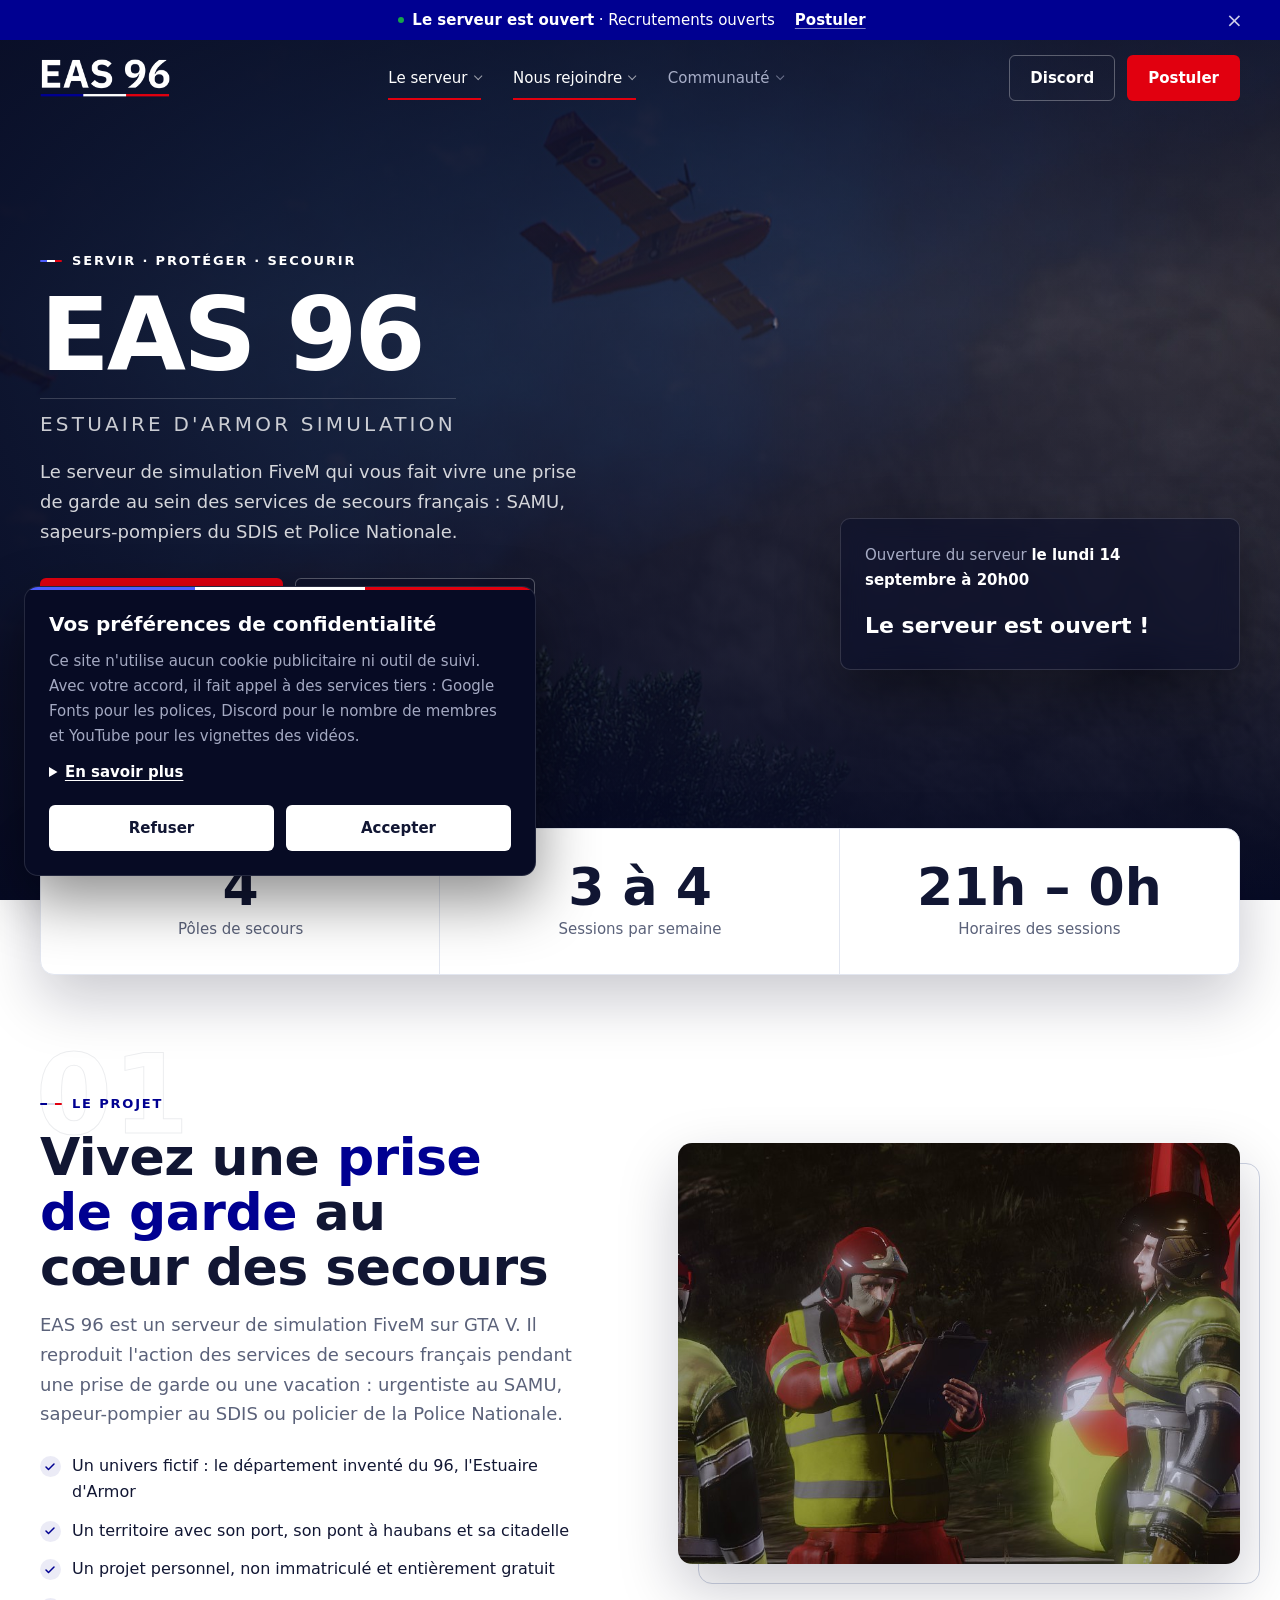
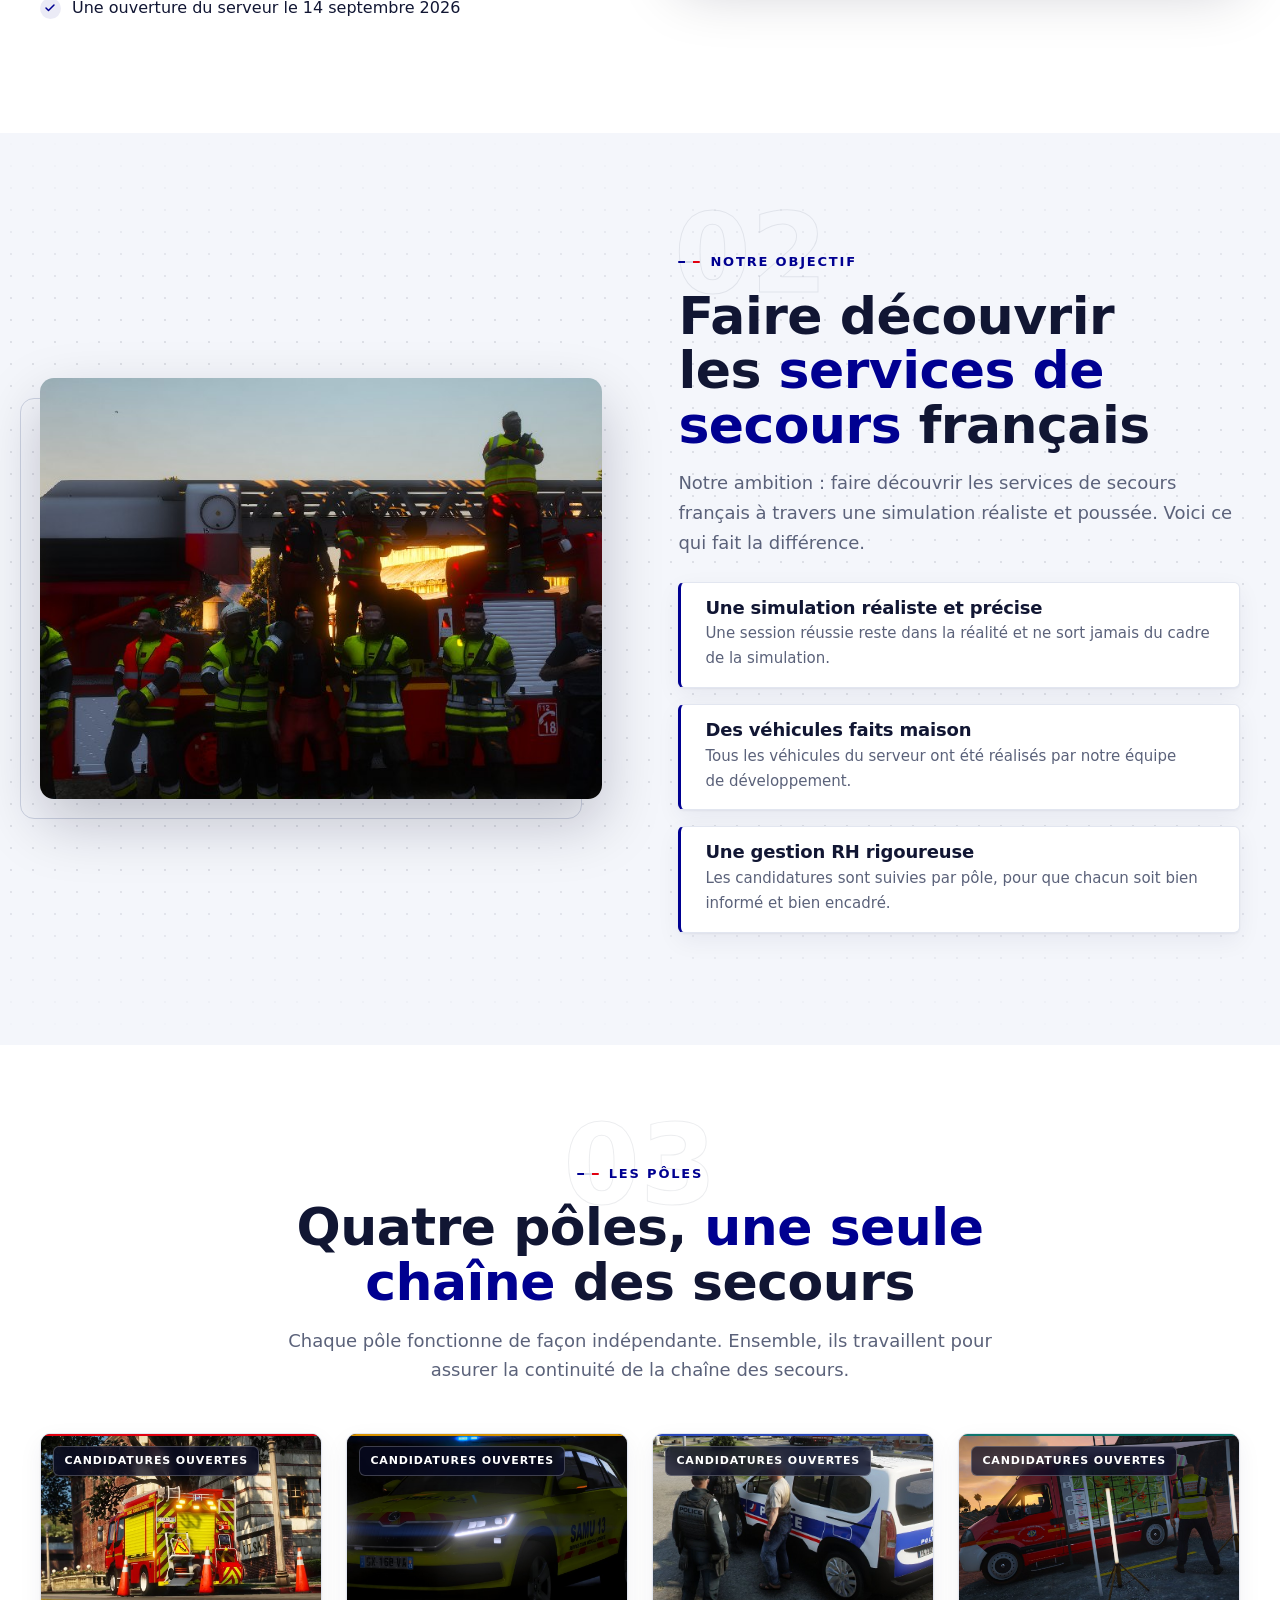
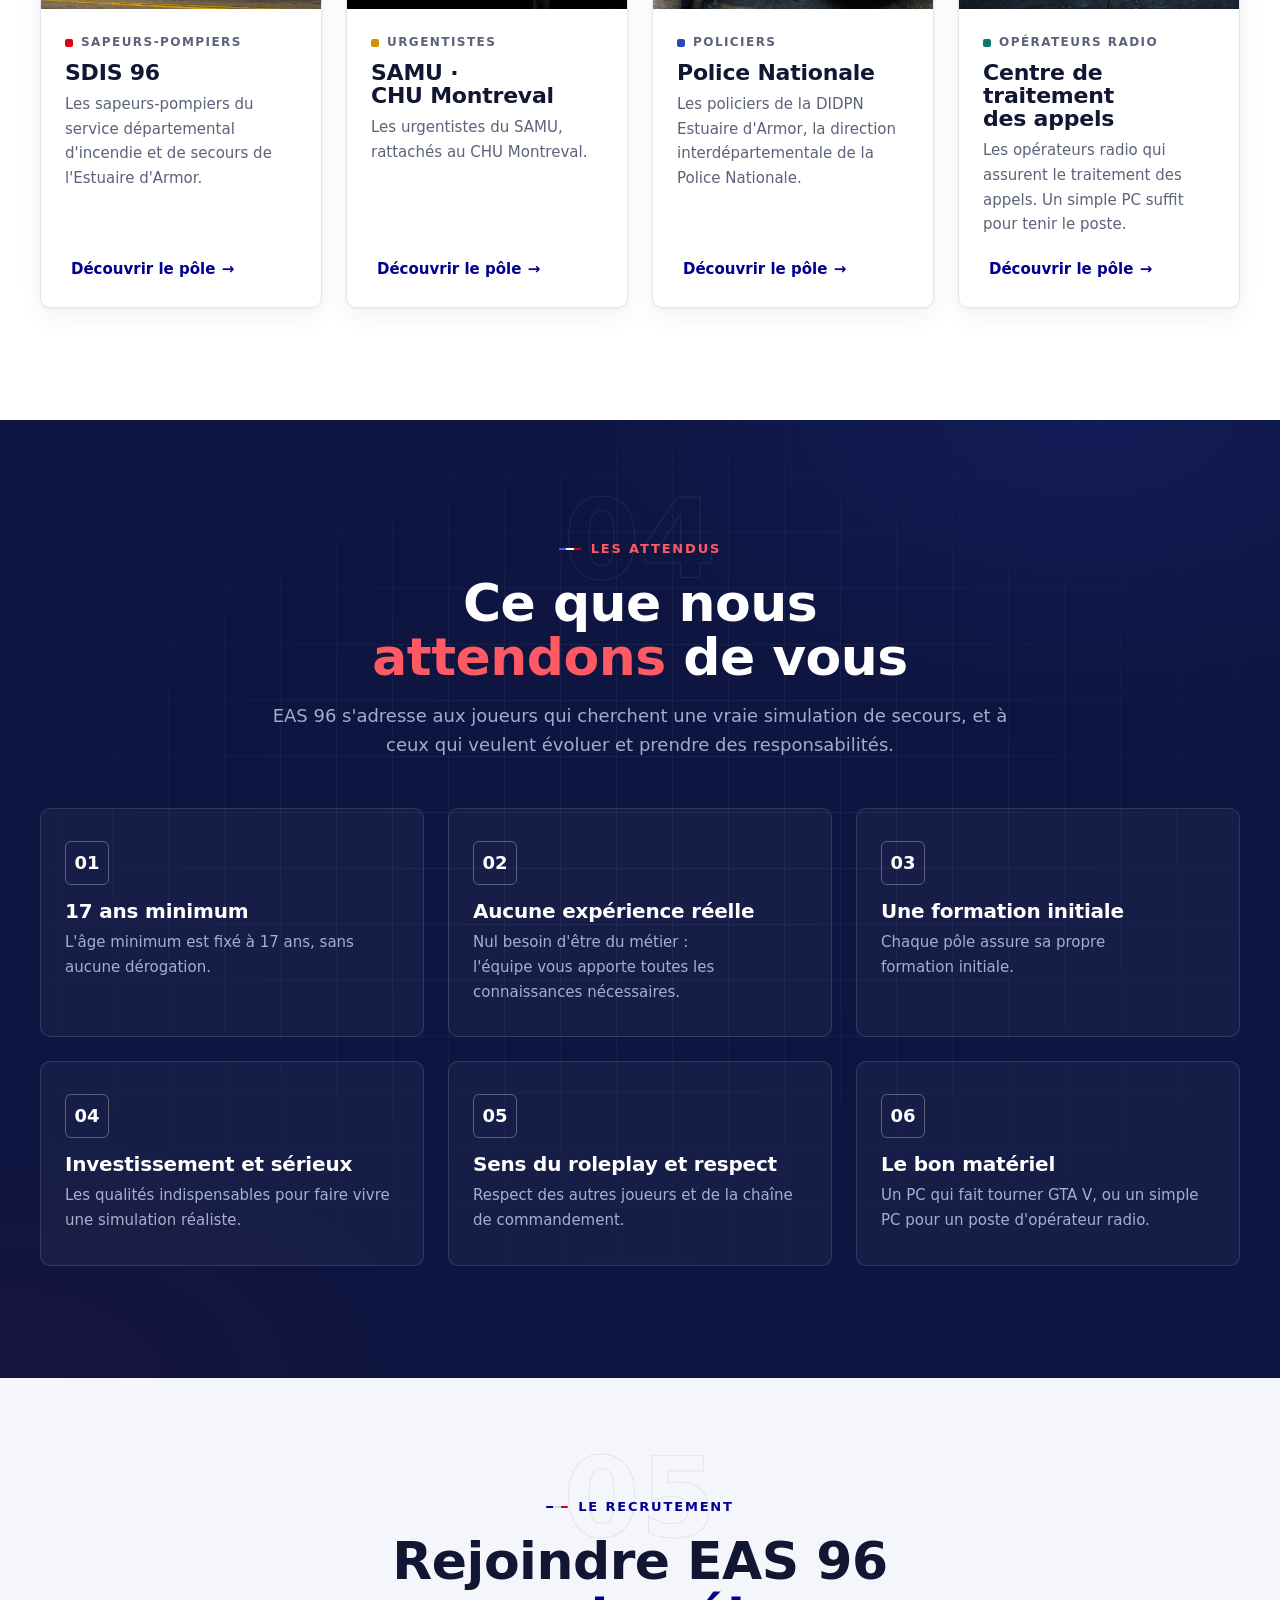
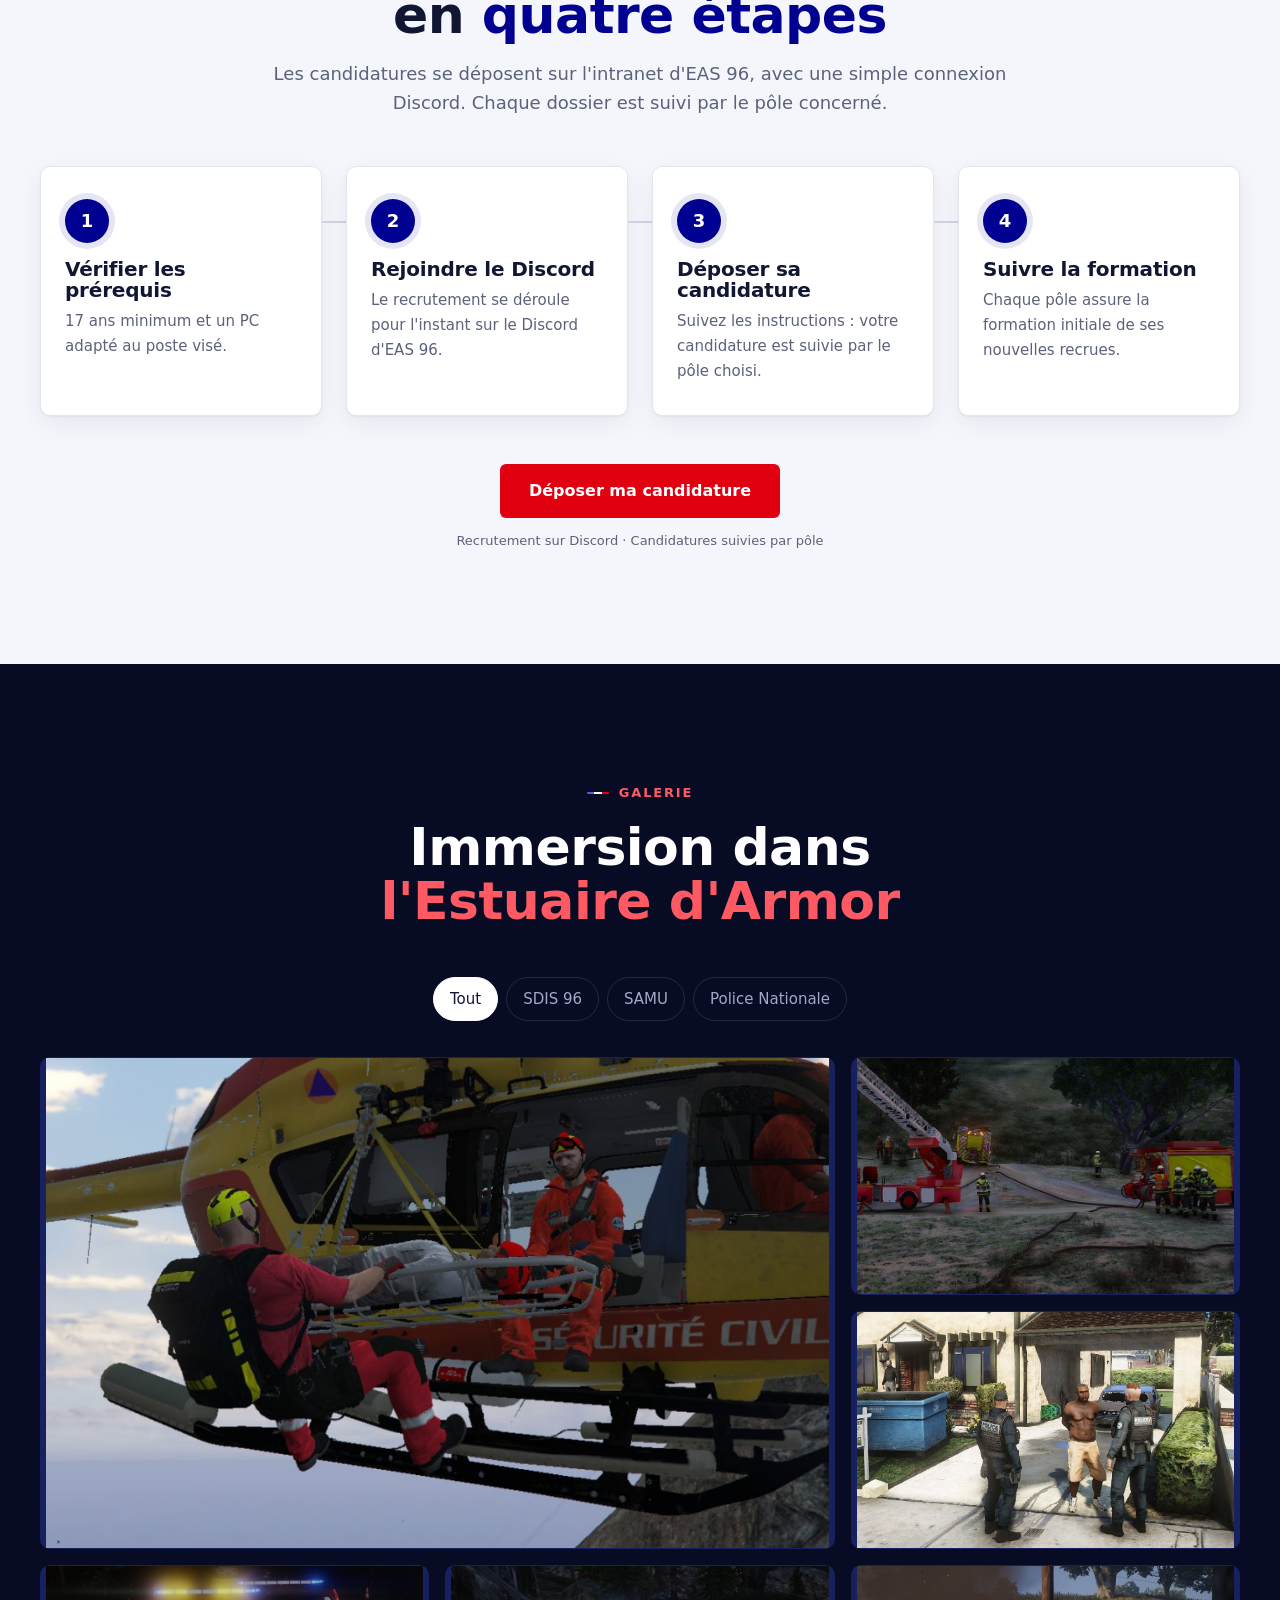
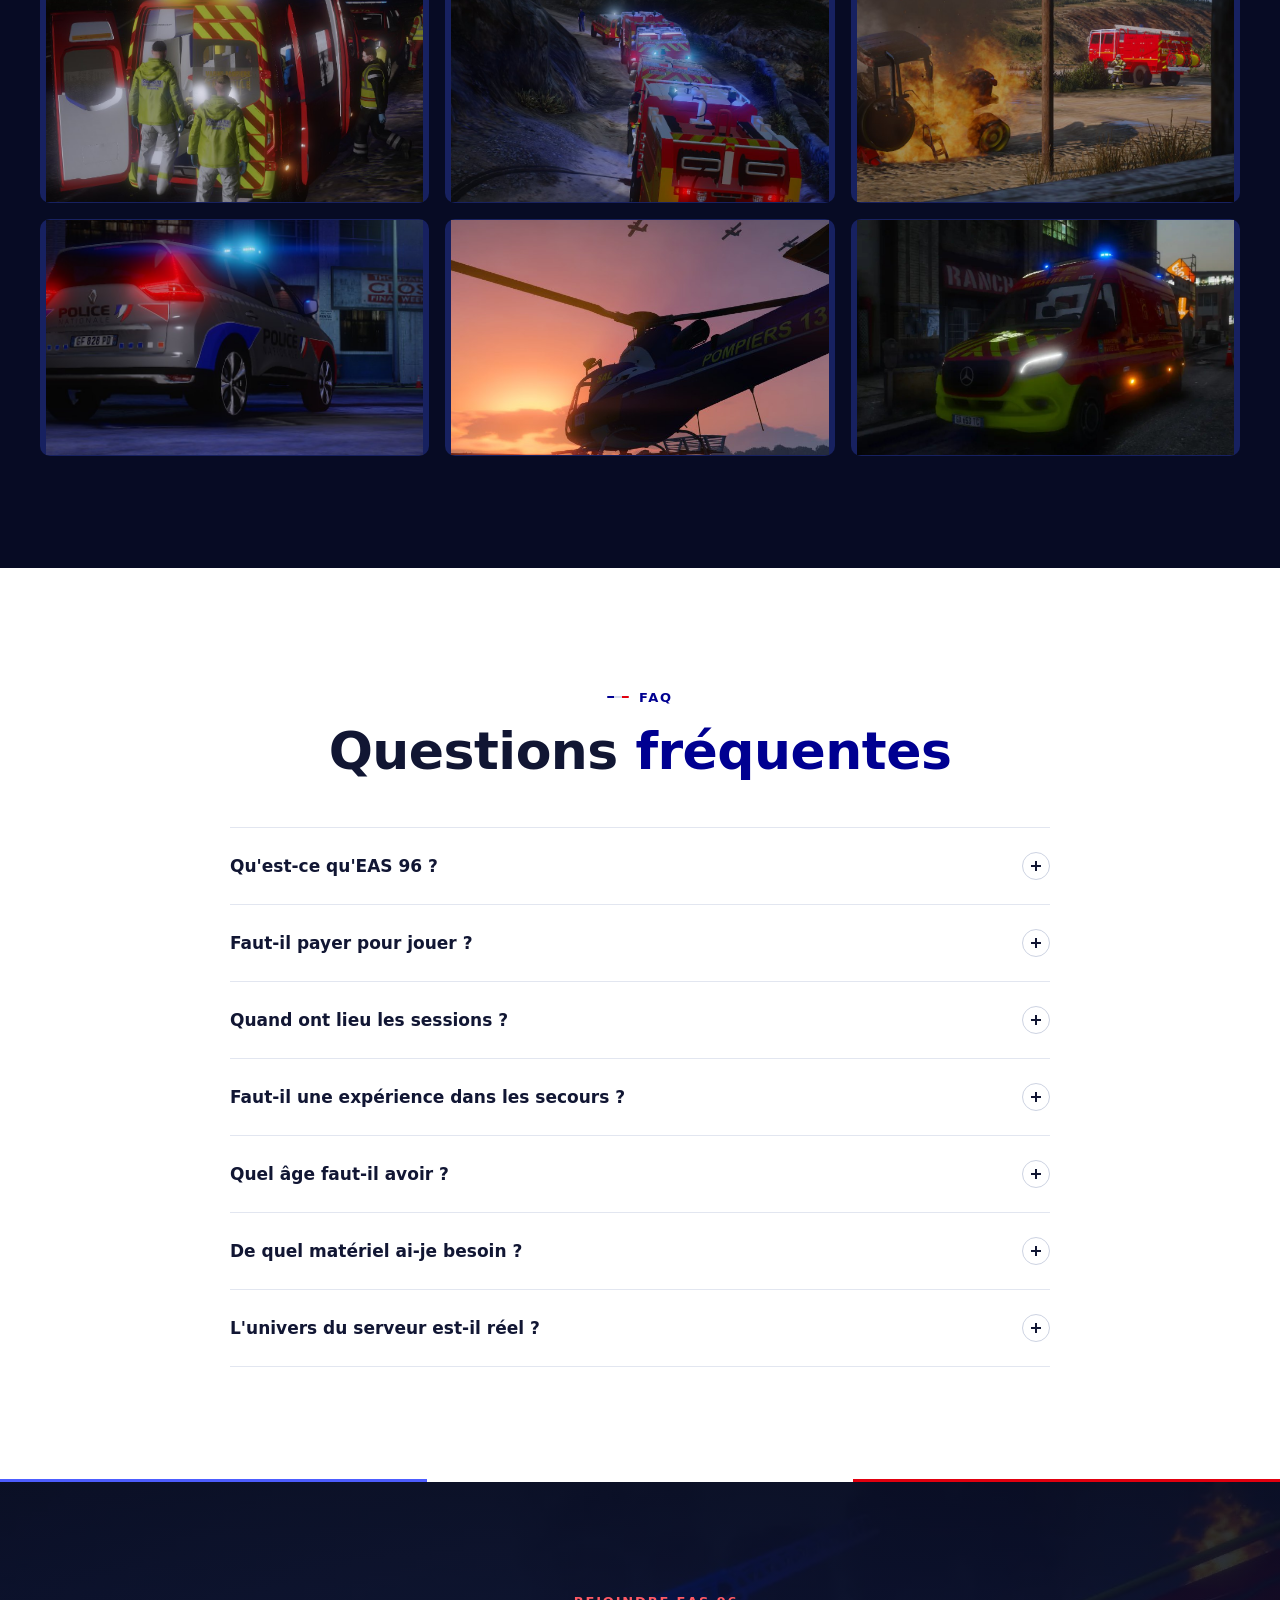
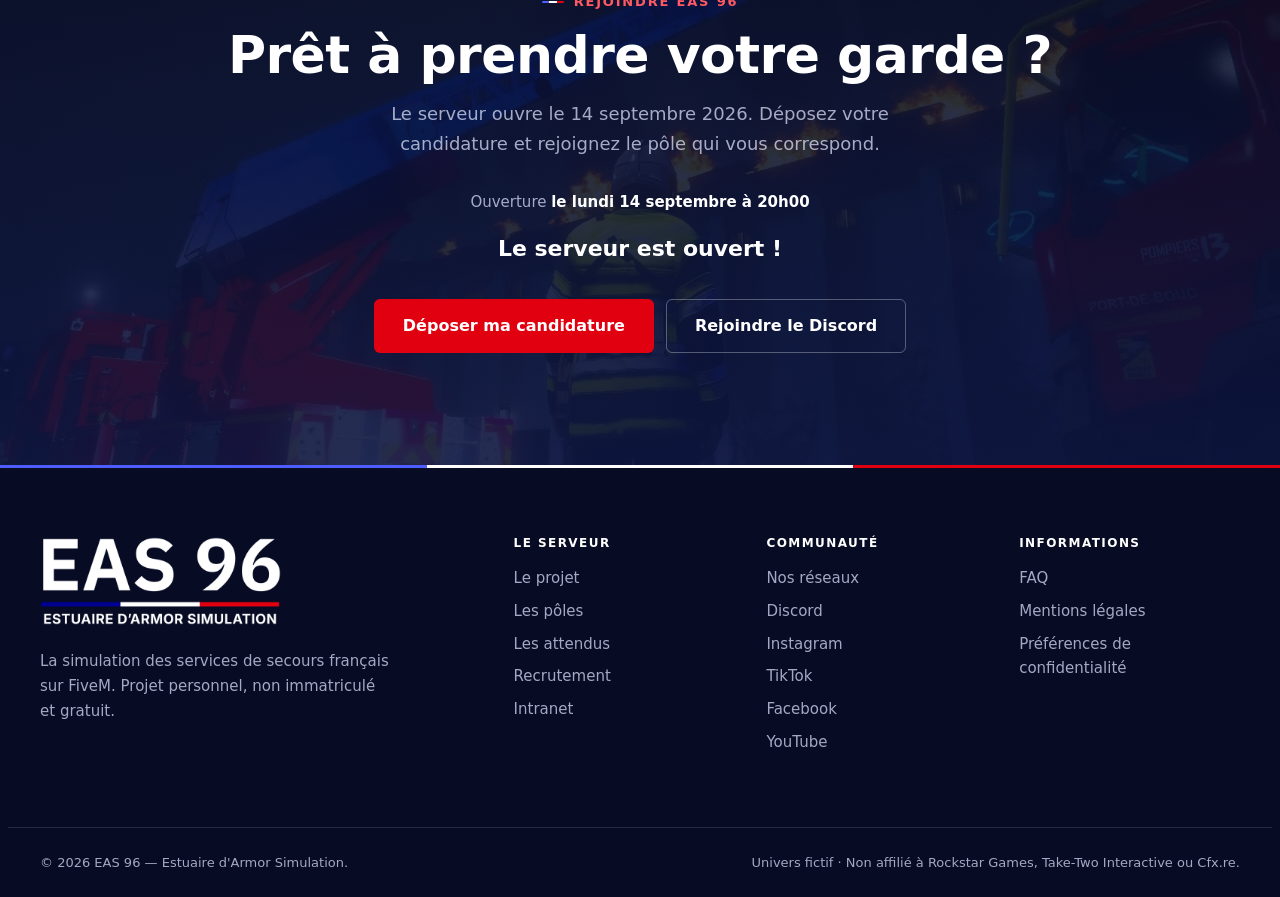
==== commit 6189192c: "Refondre le haut de page : composition en deux colonnes Texte aligné à gauche et compte à rebours da" ====
--- a/index.html
+++ b/index.html
@@ -119,12 +119,20 @@
         <img src="assets/img/hero.jpg" alt="" width="2560" height="1312" fetchpriority="high">
       </div>
 
-      <div class="container hero__content">
-        <p class="eyebrow">Servir · Protéger · Secourir</p>
-        <h1 class="hero__title">EAS 96<span class="hero__subtitle">Estuaire d'Armor Simulation</span></h1>
-        <p class="hero__lead">Le serveur de simulation FiveM qui vous fait vivre une prise de garde au sein des services de secours français : SAMU, sapeurs-pompiers du SDIS et Police Nationale.</p>
-
-        <div class="countdown" data-countdown>
+      <div class="container hero__inner">
+        <div class="hero__content">
+          <p class="eyebrow">Servir · Protéger · Secourir</p>
+          <h1 class="hero__title">EAS 96<span class="hero__subtitle">Estuaire d'Armor Simulation</span></h1>
+          <p class="hero__lead">Le serveur de simulation FiveM qui vous fait vivre une prise de garde au sein des services de secours français : SAMU, sapeurs-pompiers du SDIS et Police Nationale.</p>
+
+          <div class="hero__actions">
+            <a class="btn btn--primary btn--lg" href="recrutement.html">Postuler maintenant</a>
+            <a class="btn btn--outline btn--lg" href="#" data-link="discord">Rejoindre le Discord</a>
+          </div>
+          <p class="hero__note">Projet personnel et gratuit · Recrutements ouverts sur Discord</p>
+        </div>
+
+        <aside class="hero__panel countdown" data-countdown aria-label="Compte à rebours avant l'ouverture du serveur">
           <p class="countdown__label">Ouverture du serveur <span data-launch-date>le lundi 14 septembre à 20h00</span></p>
           <div class="countdown__timer" role="timer" data-countdown-timer>
             <div class="countdown__unit"><span class="countdown__value" data-unit="days">00</span><span class="countdown__name">Jours</span></div>
@@ -133,13 +141,7 @@
             <div class="countdown__unit"><span class="countdown__value" data-unit="seconds">00</span><span class="countdown__name">Secondes</span></div>
           </div>
           <p class="countdown__done" data-countdown-done hidden>Le serveur est ouvert !</p>
-        </div>
-
-        <div class="hero__actions">
-          <a class="btn btn--primary btn--lg" href="recrutement.html">Postuler maintenant</a>
-          <a class="btn btn--outline btn--lg" href="#" data-link="discord">Rejoindre le Discord</a>
-        </div>
-        <p class="hero__note">Projet personnel et gratuit · Recrutements ouverts sur Discord</p>
+        </aside>
       </div>
     </section>
 
--- a/css/variables.css
+++ b/css/variables.css
@@ -46,7 +46,9 @@
 
   /* ---- Voiles sur les photos --------------------------------------------- */
   /* Plus les valeurs sont basses, plus la photo est visible */
-  --overlay-hero: linear-gradient(180deg, rgba(7, 11, 36, 0.6) 0%, rgba(7, 11, 36, 0.3) 35%, rgba(7, 11, 36, 0.5) 75%, var(--ink) 100%);
+  --overlay-hero:
+    linear-gradient(90deg, rgba(7, 11, 36, 0.88) 0%, rgba(7, 11, 36, 0.62) 45%, rgba(7, 11, 36, 0.18) 100%),
+    linear-gradient(180deg, rgba(7, 11, 36, 0.72) 0%, rgba(7, 11, 36, 0.12) 35%, rgba(7, 11, 36, 0.45) 72%, var(--ink) 100%);
   --overlay-cta: linear-gradient(180deg, rgba(7, 11, 36, 0.84) 0%, rgba(13, 21, 64, 0.9) 100%);
   --hero-text-shadow: 0 1px 2px rgba(0, 0, 0, 0.5), 0 2px 16px rgba(0, 0, 0, 0.35);
 
--- a/css/style.css
+++ b/css/style.css
@@ -657,7 +657,6 @@
   overflow: hidden;
   background: var(--ink);
   isolation: isolate;
-  text-align: center;
 }
 
 .hero__media {
@@ -679,50 +678,82 @@
   background: var(--overlay-hero);
 }
 
+.hero__inner {
+  display: grid;
+  align-items: end;
+  gap: var(--space-2xl);
+}
+
 .hero__content {
   display: flex;
   flex-direction: column;
-  align-items: center;
-}
-
-.hero .eyebrow,
-.hero__title,
-.hero__lead,
-.hero__note,
-.hero .countdown__label {
-  text-shadow: var(--hero-text-shadow);
+  align-items: flex-start;
+  max-width: 40rem;
 }
 
 .hero .eyebrow {
   color: #ffffff;
 }
 
+/* Bloc du compte à rebours, en verre dépoli sur la photo */
+.hero__panel {
+  width: 100%;
+  padding: var(--space-lg);
+  background: rgba(7, 11, 36, 0.5);
+  border: 1px solid rgba(255, 255, 255, 0.14);
+  border-radius: var(--radius);
+  box-shadow: 0 24px 60px rgba(0, 0, 0, 0.35);
+  backdrop-filter: blur(12px) saturate(130%);
+}
+
+.hero__panel.countdown {
+  margin-top: 0;
+}
+
+.hero__panel .countdown__timer {
+  justify-content: space-between;
+}
+
+@media (min-width: 62em) {
+  .hero__inner {
+    grid-template-columns: minmax(0, 1.15fr) minmax(17rem, 0.85fr);
+    gap: var(--space-3xl);
+  }
+
+  .hero__panel {
+    justify-self: end;
+    max-width: 25rem;
+  }
+}
+
 .hero__title {
   font-size: var(--fs-h1);
-  letter-spacing: -0.02em;
+  letter-spacing: -0.03em;
+  line-height: 0.92;
   text-transform: uppercase;
 }
 
 .hero__subtitle {
   display: block;
-  margin-top: var(--space-sm);
+  margin-top: var(--space-md);
+  padding-top: var(--space-md);
+  border-top: 1px solid rgba(255, 255, 255, 0.18);
+  color: rgba(255, 255, 255, 0.78);
+  font-size: clamp(0.875rem, 0.7rem + 0.7vw, 1.25rem);
+  font-weight: var(--fw-medium);
+  letter-spacing: 0.16em;
+}
+
+.hero__lead {
+  max-width: 34rem;
+  margin-top: var(--space-lg);
   color: rgba(255, 255, 255, 0.82);
-  font-size: clamp(0.9375rem, 0.7rem + 1vw, 1.5rem);
-  font-weight: var(--fw-medium);
-  letter-spacing: 0.14em;
-}
-
-.hero__lead {
-  max-width: 40rem;
-  margin-top: var(--space-lg);
-  color: rgba(255, 255, 255, 0.9);
   font-size: var(--fs-lg);
 }
 
 .hero__actions {
   display: flex;
   flex-wrap: wrap;
-  justify-content: center;
   gap: var(--space-sm);
   margin-top: var(--space-xl);
 }
@@ -734,7 +765,7 @@
 
 .hero__note {
   margin-top: var(--space-md);
-  color: var(--fg-muted);
+  color: rgba(255, 255, 255, 0.62);
   font-size: var(--fs-xs);
 }
 
@@ -2325,12 +2356,14 @@
 }
 
 .social__name {
+  display: block;
   font-family: var(--font-display);
   font-size: 1.125rem;
   font-weight: var(--fw-bold);
 }
 
 .social__handle {
+  display: block;
   color: var(--fg-muted);
   font-size: var(--fs-sm);
   word-break: break-word;
@@ -2477,3 +2510,27 @@
     grid-template-columns: repeat(3, minmax(0, 1fr));
   }
 }
+
+.social__icon {
+  width: 1.35rem;
+  height: 1.35rem;
+  fill: currentColor;
+}
+
+@media (prefers-reduced-motion: no-preference) {
+  .hero__panel {
+    animation: rise 600ms cubic-bezier(0.2, 0.7, 0.2, 1) both;
+    animation-delay: 360ms;
+  }
+}
+
+@media (max-width: 47.99em) {
+  .hero {
+    padding-bottom: calc(var(--space-2xl) + 4.5rem);
+  }
+
+  .hero__panel {
+    --flip-height: clamp(3rem, 2rem + 4vw, 4.5rem);
+    padding: var(--space-md);
+  }
+}
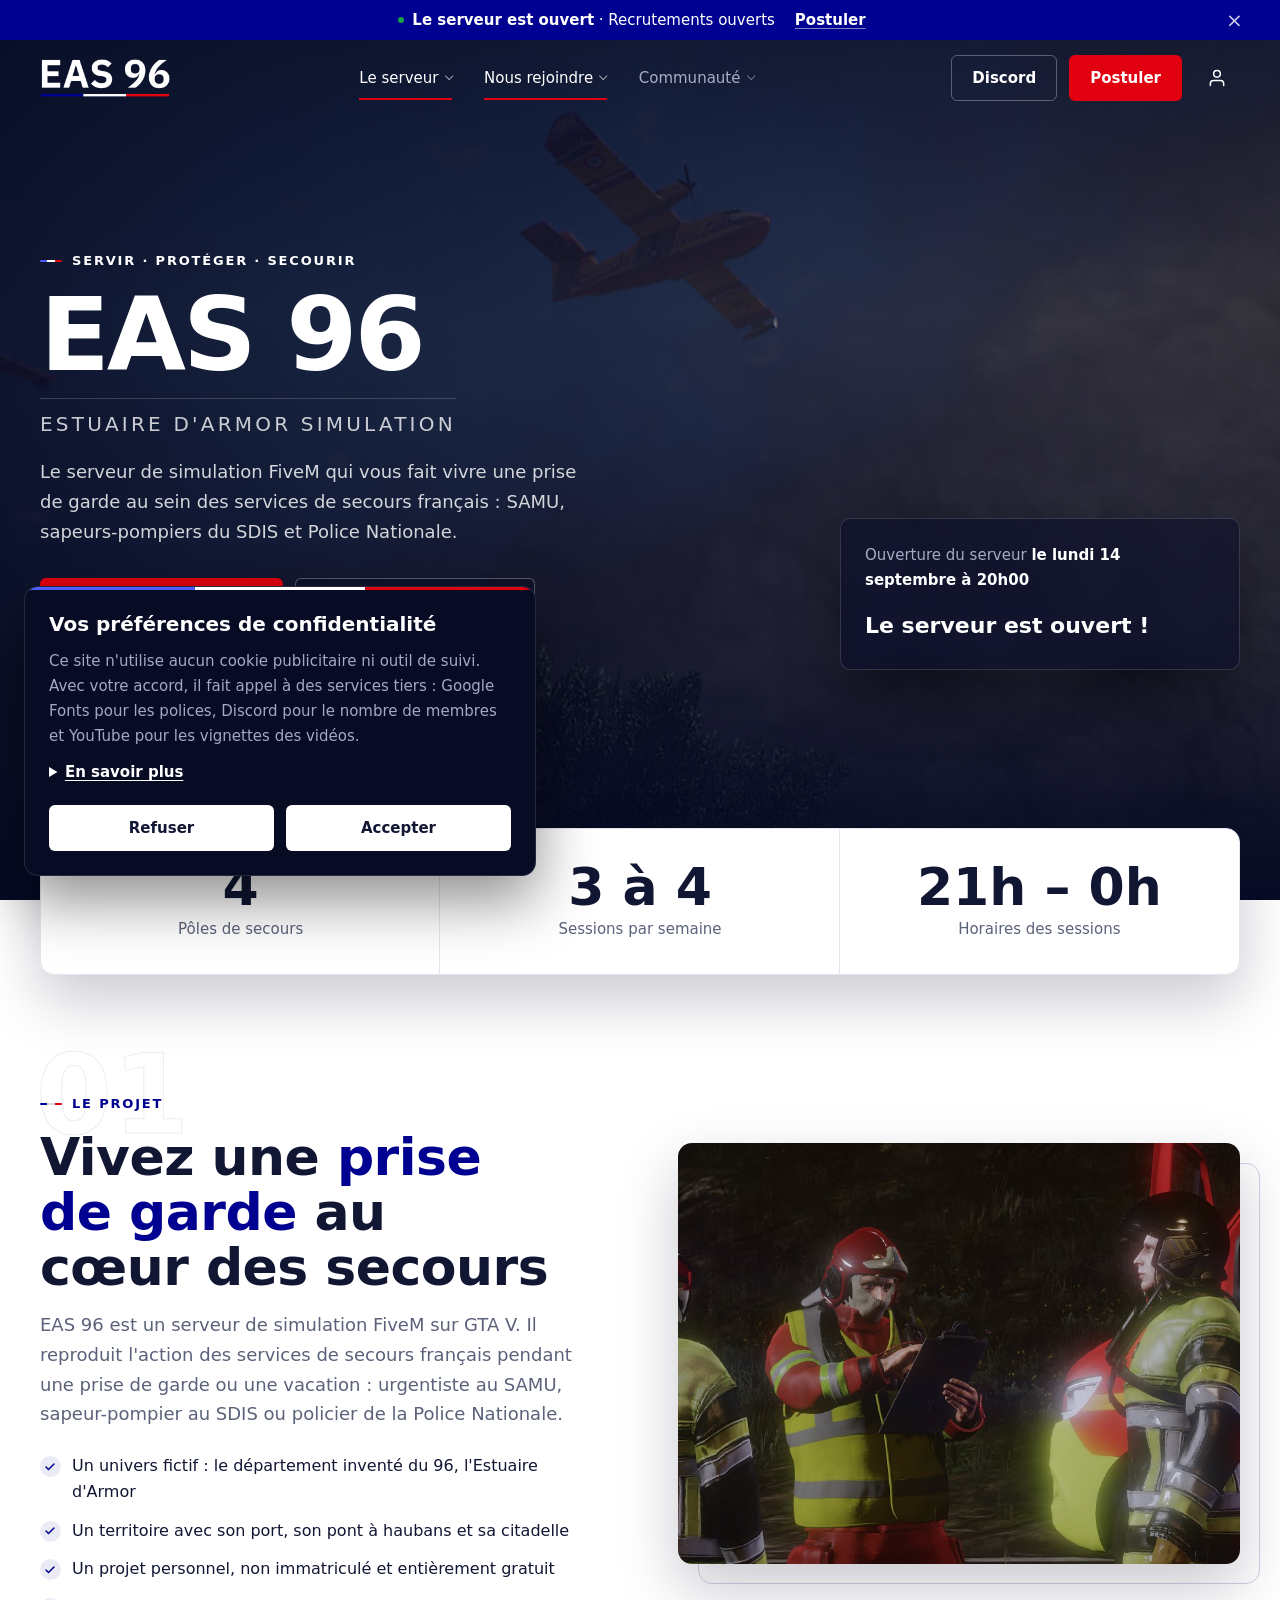
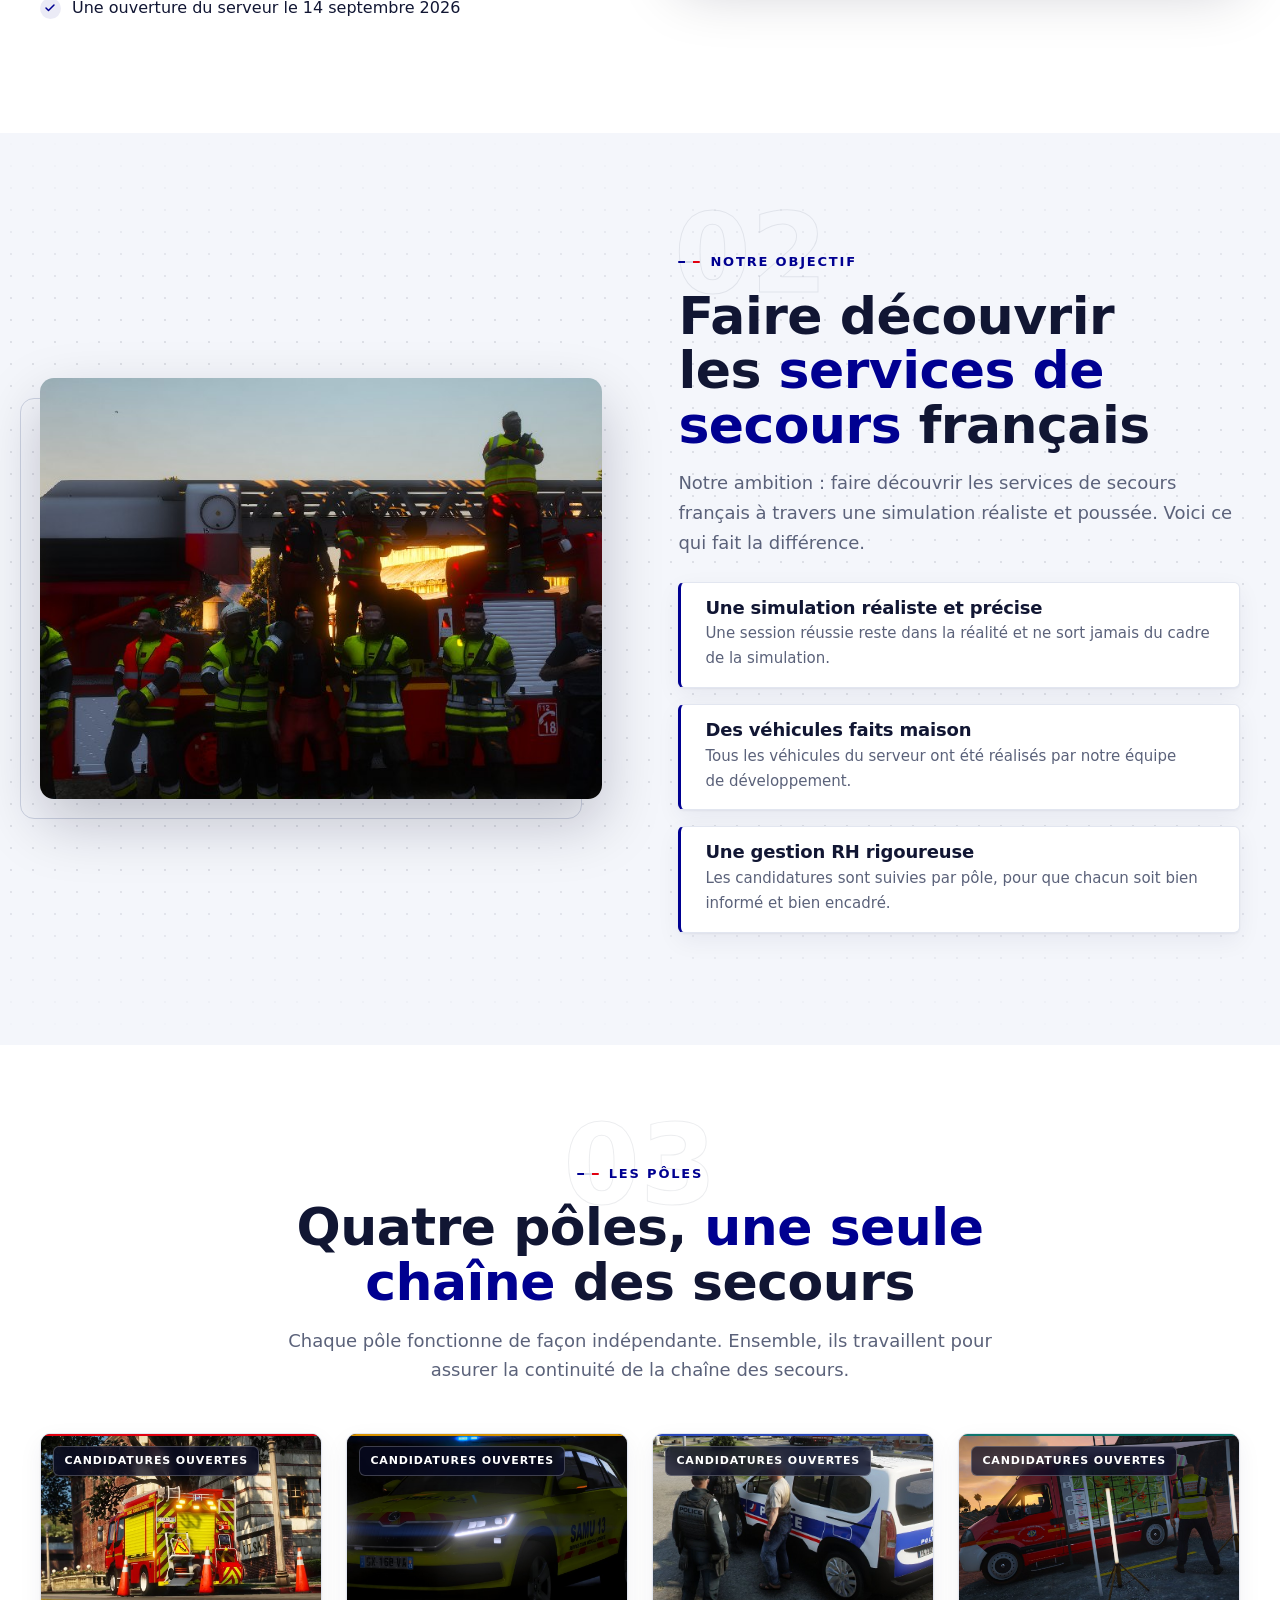
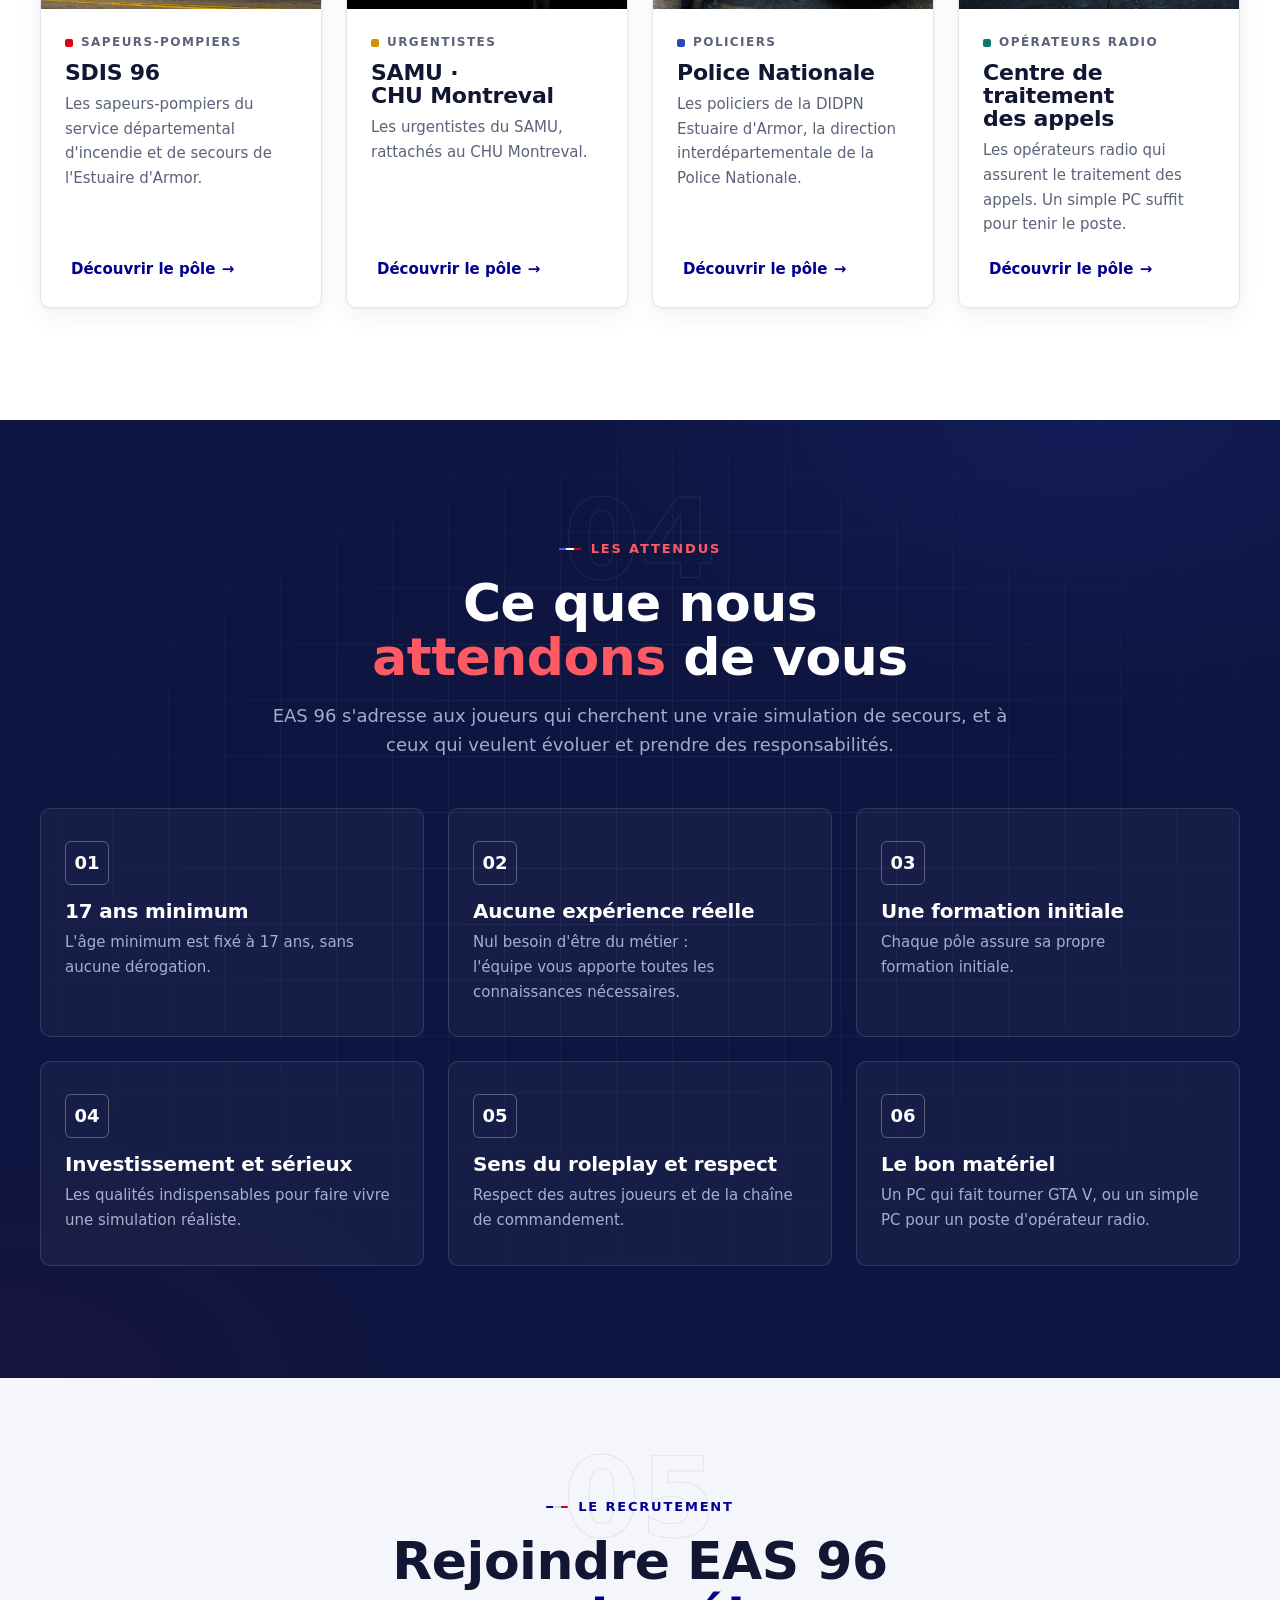
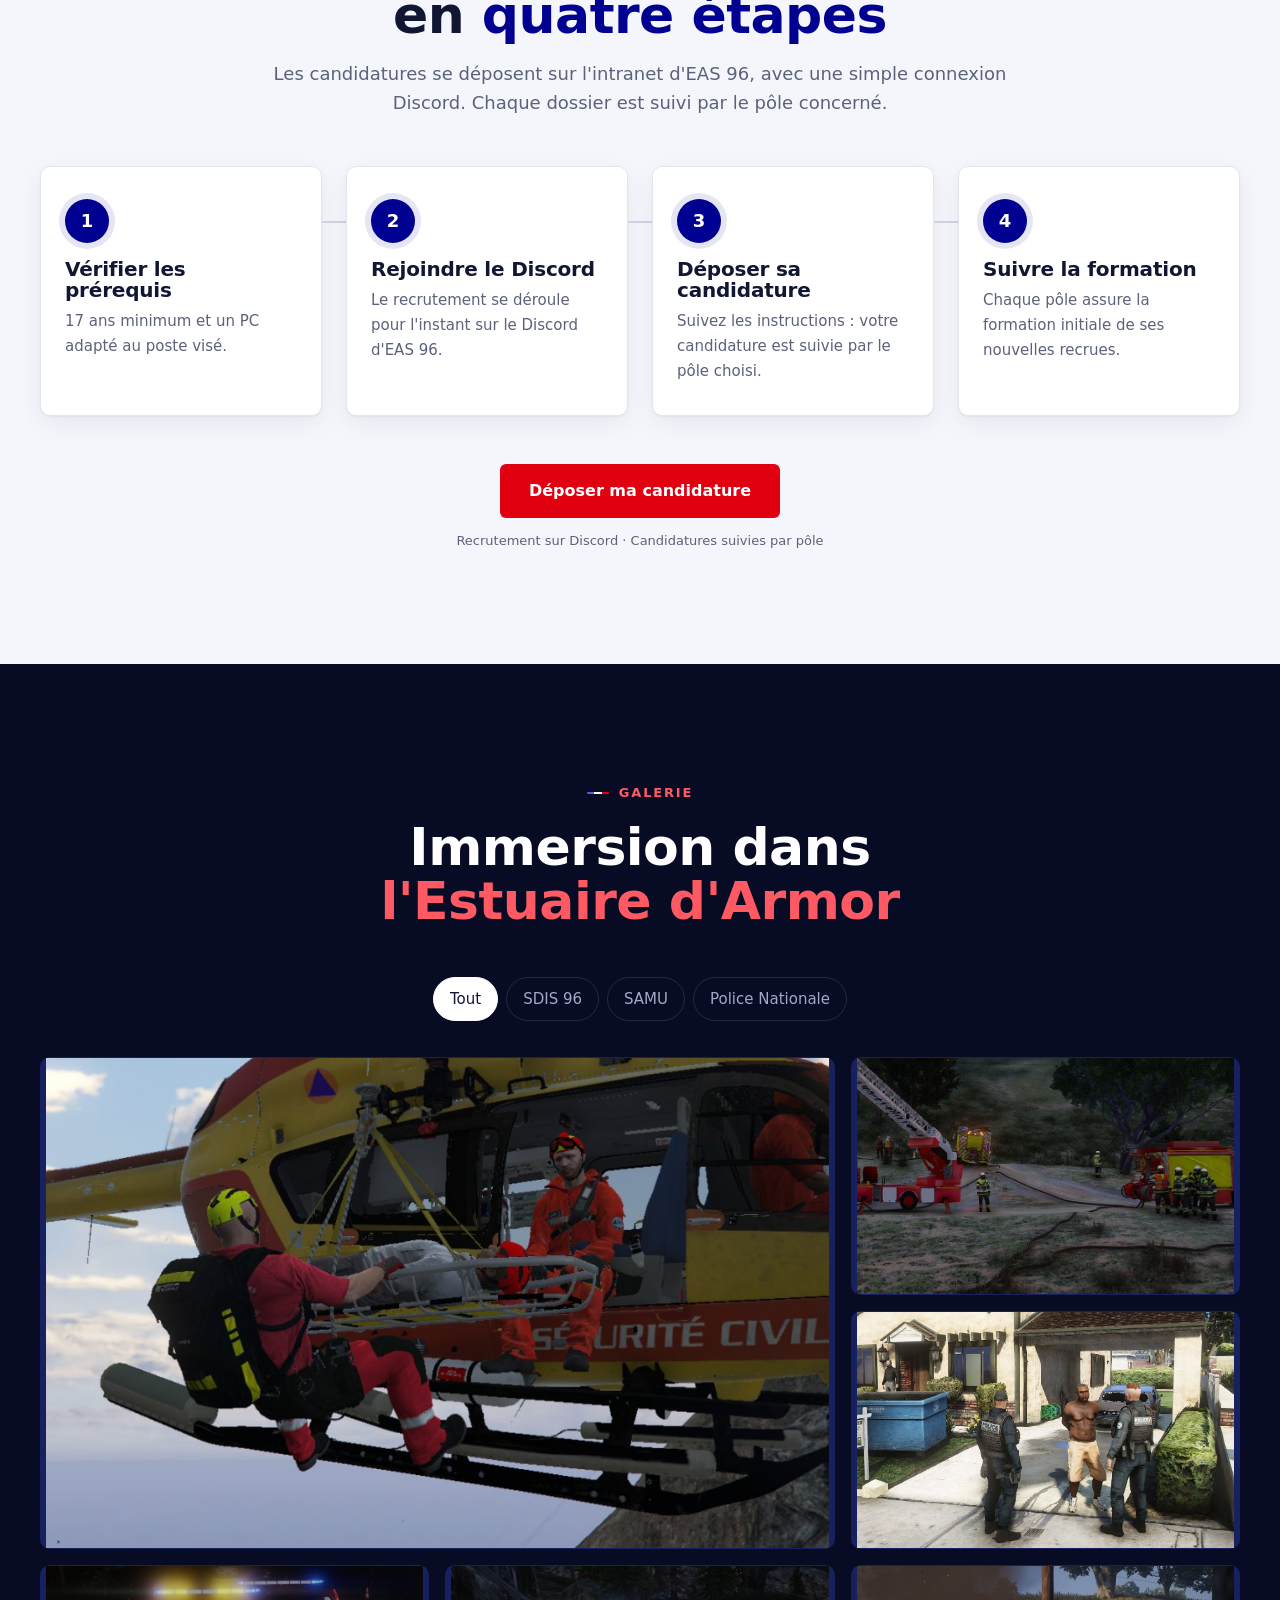
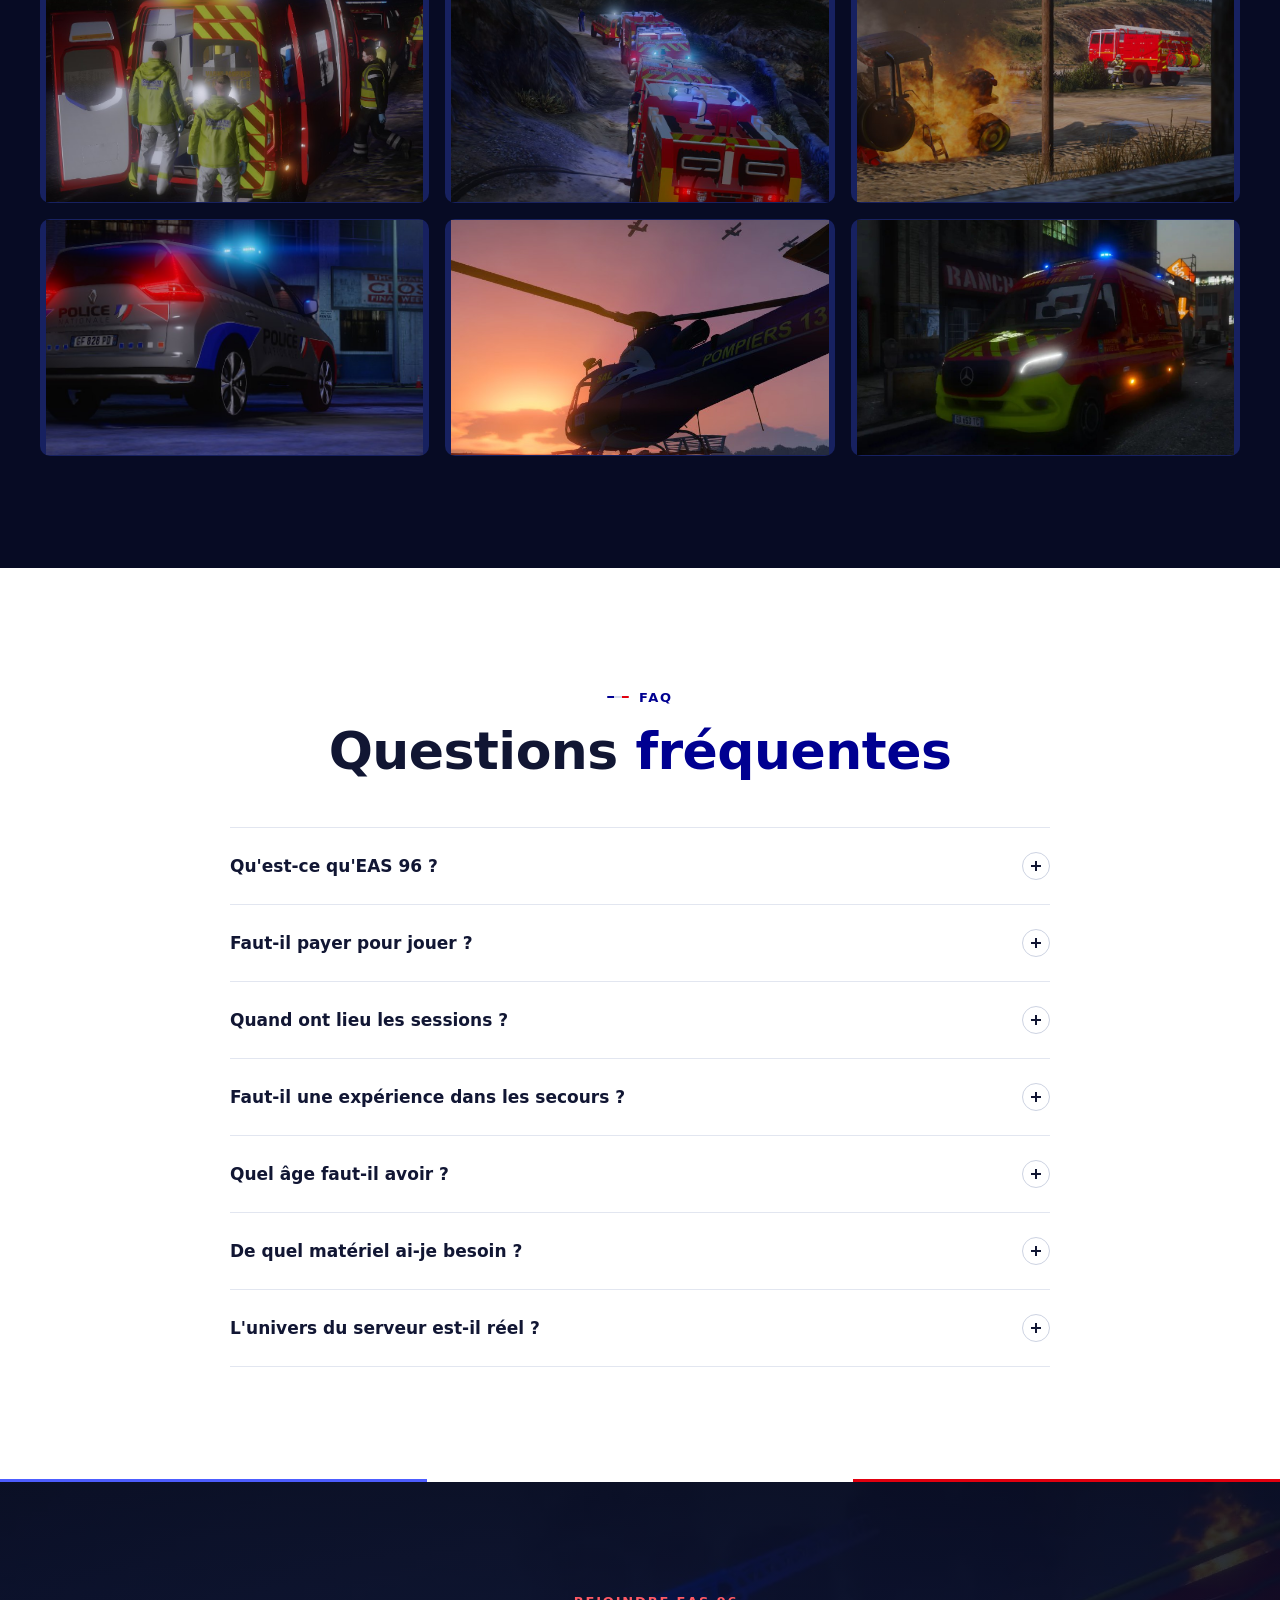
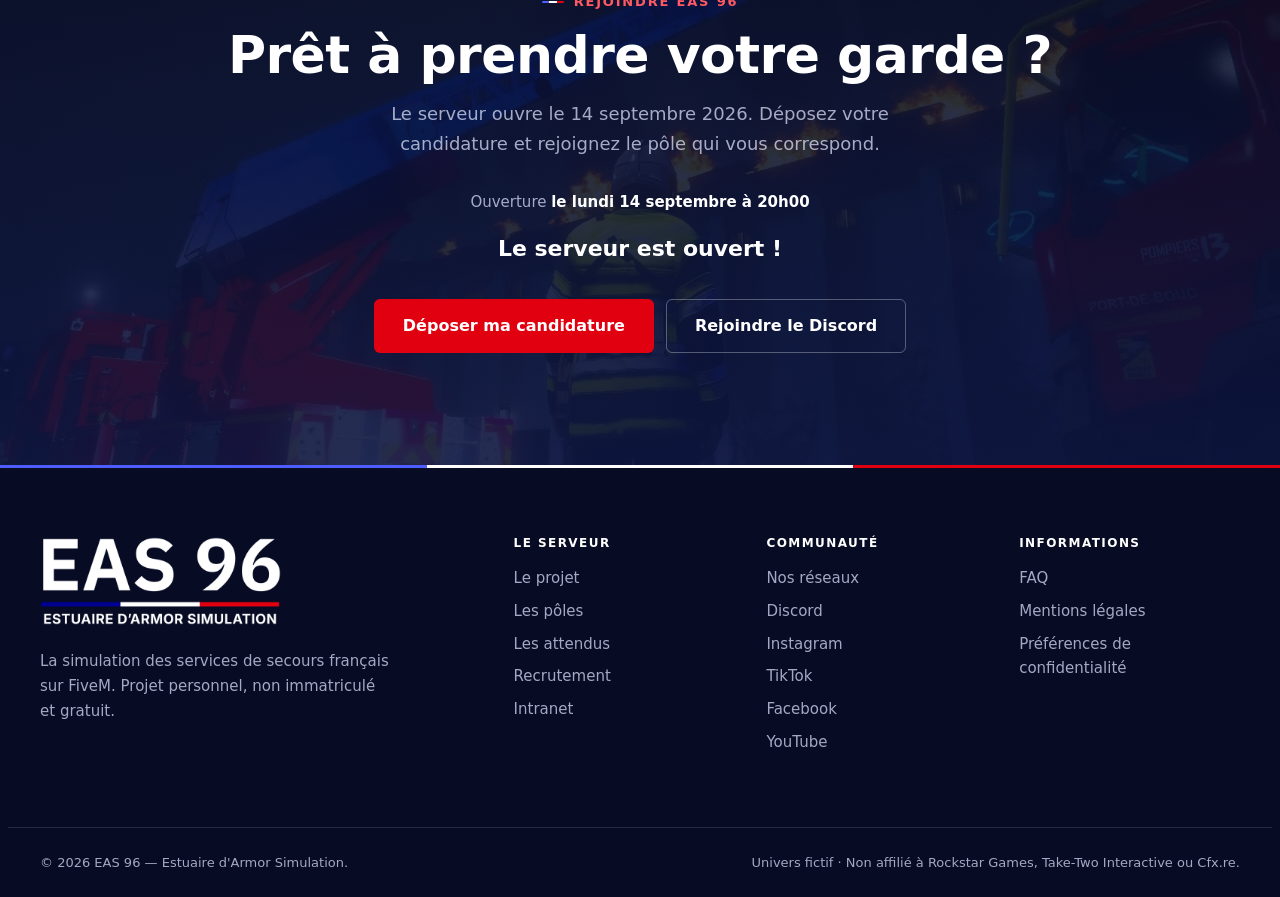
==== commit 29f1f1df: "Ajouter le bouton de connexion à l'intranet Bouton à icône à côté de « Postuler » sur les trois page" ====
--- a/index.html
+++ b/index.html
@@ -11,7 +11,7 @@
   <meta property="og:type" content="website">
   <meta property="og:site_name" content="EAS 96 — Estuaire d'Armor Simulation">
   <meta property="og:title" content="EAS 96 — Estuaire d'Armor Simulation">
-  <meta property="og:description" content="Servir · Protéger · Secourir. La simulation réaliste des services de secours français sur FiveM. Ouverture le 14 septembre 2026.">
+  <meta property="og:description" content="Servir · Protéger · Secourir. La simulation réaliste des services de secours français sur FiveM. Ouverture prévue le 14 septembre 2026.">
   <meta property="og:url" content="https://morgan-reichert.github.io/eas96-site-vitrine/">
   <meta property="og:image" content="https://morgan-reichert.github.io/eas96-site-vitrine/assets/img/og-image.jpg">
   <meta name="twitter:card" content="summary_large_image">
@@ -97,6 +97,11 @@
         <div class="nav__actions">
           <a class="btn btn--outline" href="#" data-link="discord">Discord</a>
           <a class="btn btn--primary" href="recrutement.html">Postuler<span class="sr-only"> — recrutement ouvert</span></a>
+          <div class="account" data-account>
+            <a class="btn btn--icon" href="#" data-link="intranet" aria-label="Se connecter à l'intranet" title="Se connecter à l'intranet">
+              <svg viewBox="0 0 24 24" fill="none" stroke="currentColor" stroke-width="1.8" stroke-linecap="round" stroke-linejoin="round" aria-hidden="true"><path d="M20 21v-2a4 4 0 0 0-4-4H8a4 4 0 0 0-4 4v2"/><circle cx="12" cy="7" r="4"/></svg>
+            </a>
+          </div>
         </div>
       </nav>
 
@@ -714,7 +719,7 @@
         <li><strong>Google Fonts</strong> : chargement des polices du site depuis les serveurs de Google.</li>
         <li><strong>Discord</strong> : récupération du nombre de membres et de connectés du serveur.</li>
         <li><strong>YouTube</strong> : vignettes des dernières vidéos sur la page « Nos réseaux ».</li>
-        <li><strong>Stockage local</strong> : mémorise votre choix dans votre navigateur, sans cookie.</li>
+        <li><strong>Stockage local</strong> : mémorise votre choix et, si vous l'acceptez, votre connexion à l'intranet. Sans cookie.</li>
       </ul>
     </details>
     <div class="consent__actions">
--- a/css/style.css
+++ b/css/style.css
@@ -559,9 +559,13 @@
 }
 
 .nav__actions {
-  display: grid;
-  grid-template-columns: 1fr 1fr;
+  display: flex;
+  flex-wrap: wrap;
   gap: var(--space-sm);
+}
+
+.nav__actions > .btn {
+  flex: 1;
 }
 
 .nav-toggle {
@@ -641,8 +645,8 @@
     width: 100%;
   }
 
-  .nav__actions {
-    display: flex;
+  .nav__actions > .btn {
+    flex: none;
   }
 }
 
@@ -697,6 +701,7 @@
 
 /* Bloc du compte à rebours, en verre dépoli sur la photo */
 .hero__panel {
+  --flip-height: clamp(3rem, 2rem + 2.2vw, 4.5rem);
   width: 100%;
   padding: var(--space-lg);
   background: rgba(7, 11, 36, 0.5);
@@ -711,7 +716,16 @@
 }
 
 .hero__panel .countdown__timer {
-  justify-content: space-between;
+  gap: var(--space-xs);
+}
+
+.hero__panel .countdown__unit {
+  flex: 1;
+  min-width: 0;
+}
+
+.hero__panel .flip {
+  width: 100%;
 }
 
 @media (min-width: 62em) {
@@ -2534,3 +2548,72 @@
     padding: var(--space-md);
   }
 }
+
+/* 20. Connexion intranet ================================================== */
+.account {
+  position: relative;
+  display: flex;
+}
+
+.btn--icon {
+  width: 46px;
+  min-height: 46px;
+  padding: 0;
+  overflow: hidden;
+}
+
+.btn--icon svg {
+  width: 1.25rem;
+  height: 1.25rem;
+}
+
+.account__avatar {
+  width: 100%;
+  height: 100%;
+  object-fit: cover;
+}
+
+.account__menu {
+  position: absolute;
+  top: calc(100% + 0.6rem);
+  right: 0;
+  z-index: 30;
+  width: 17rem;
+  padding: var(--space-md);
+  background: var(--ink);
+  border: 1px solid var(--border);
+  border-radius: var(--radius);
+  box-shadow: 0 18px 40px rgba(0, 0, 0, 0.35);
+  text-align: left;
+}
+
+.account__name {
+  font-family: var(--font-display);
+  font-size: 1.0625rem;
+  font-weight: var(--fw-bold);
+}
+
+.account__text {
+  margin-top: var(--space-2xs);
+  color: var(--fg-muted);
+  font-size: var(--fs-sm);
+}
+
+.account__choices {
+  display: grid;
+  gap: var(--space-xs);
+  margin-top: var(--space-md);
+}
+
+.account__action {
+  display: block;
+  width: 100%;
+  margin-top: var(--space-sm);
+  color: var(--fg-muted);
+  font-size: var(--fs-sm);
+  text-align: left;
+}
+
+.account__action:hover {
+  color: var(--fg);
+}
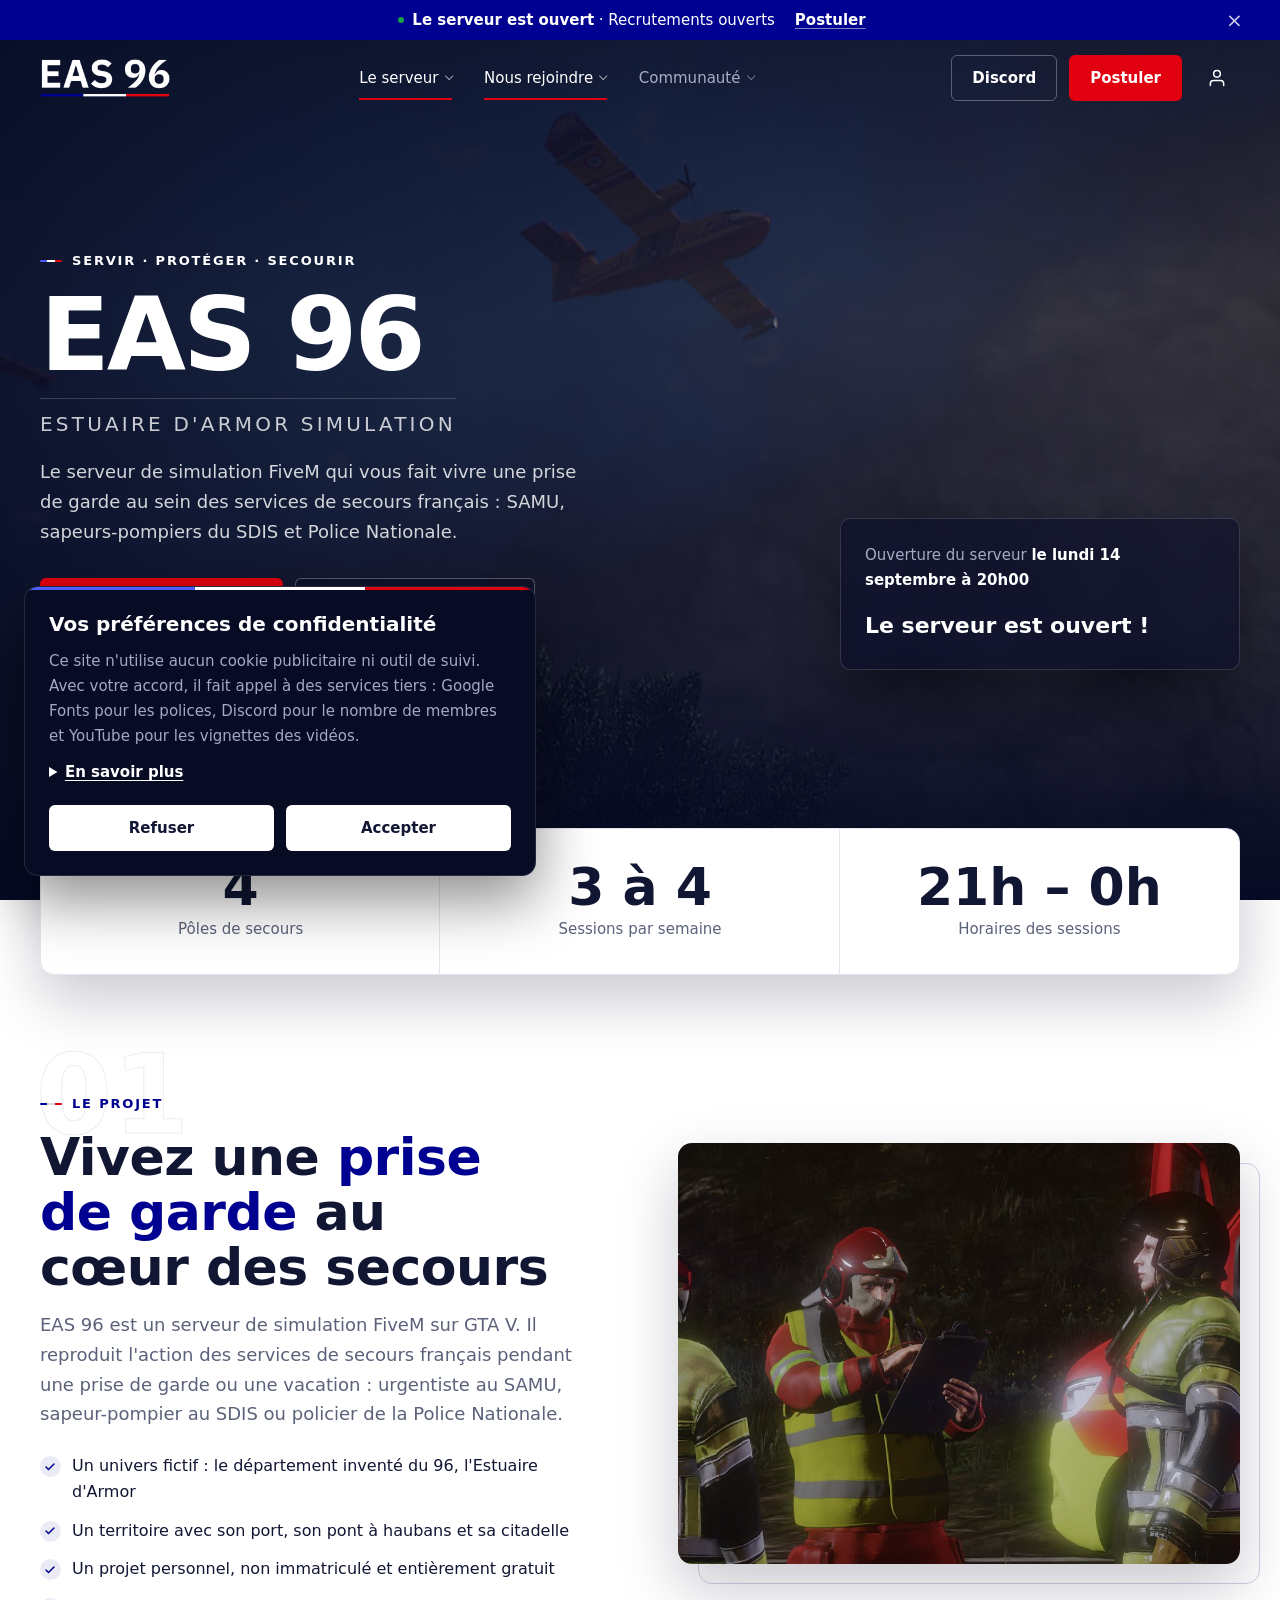
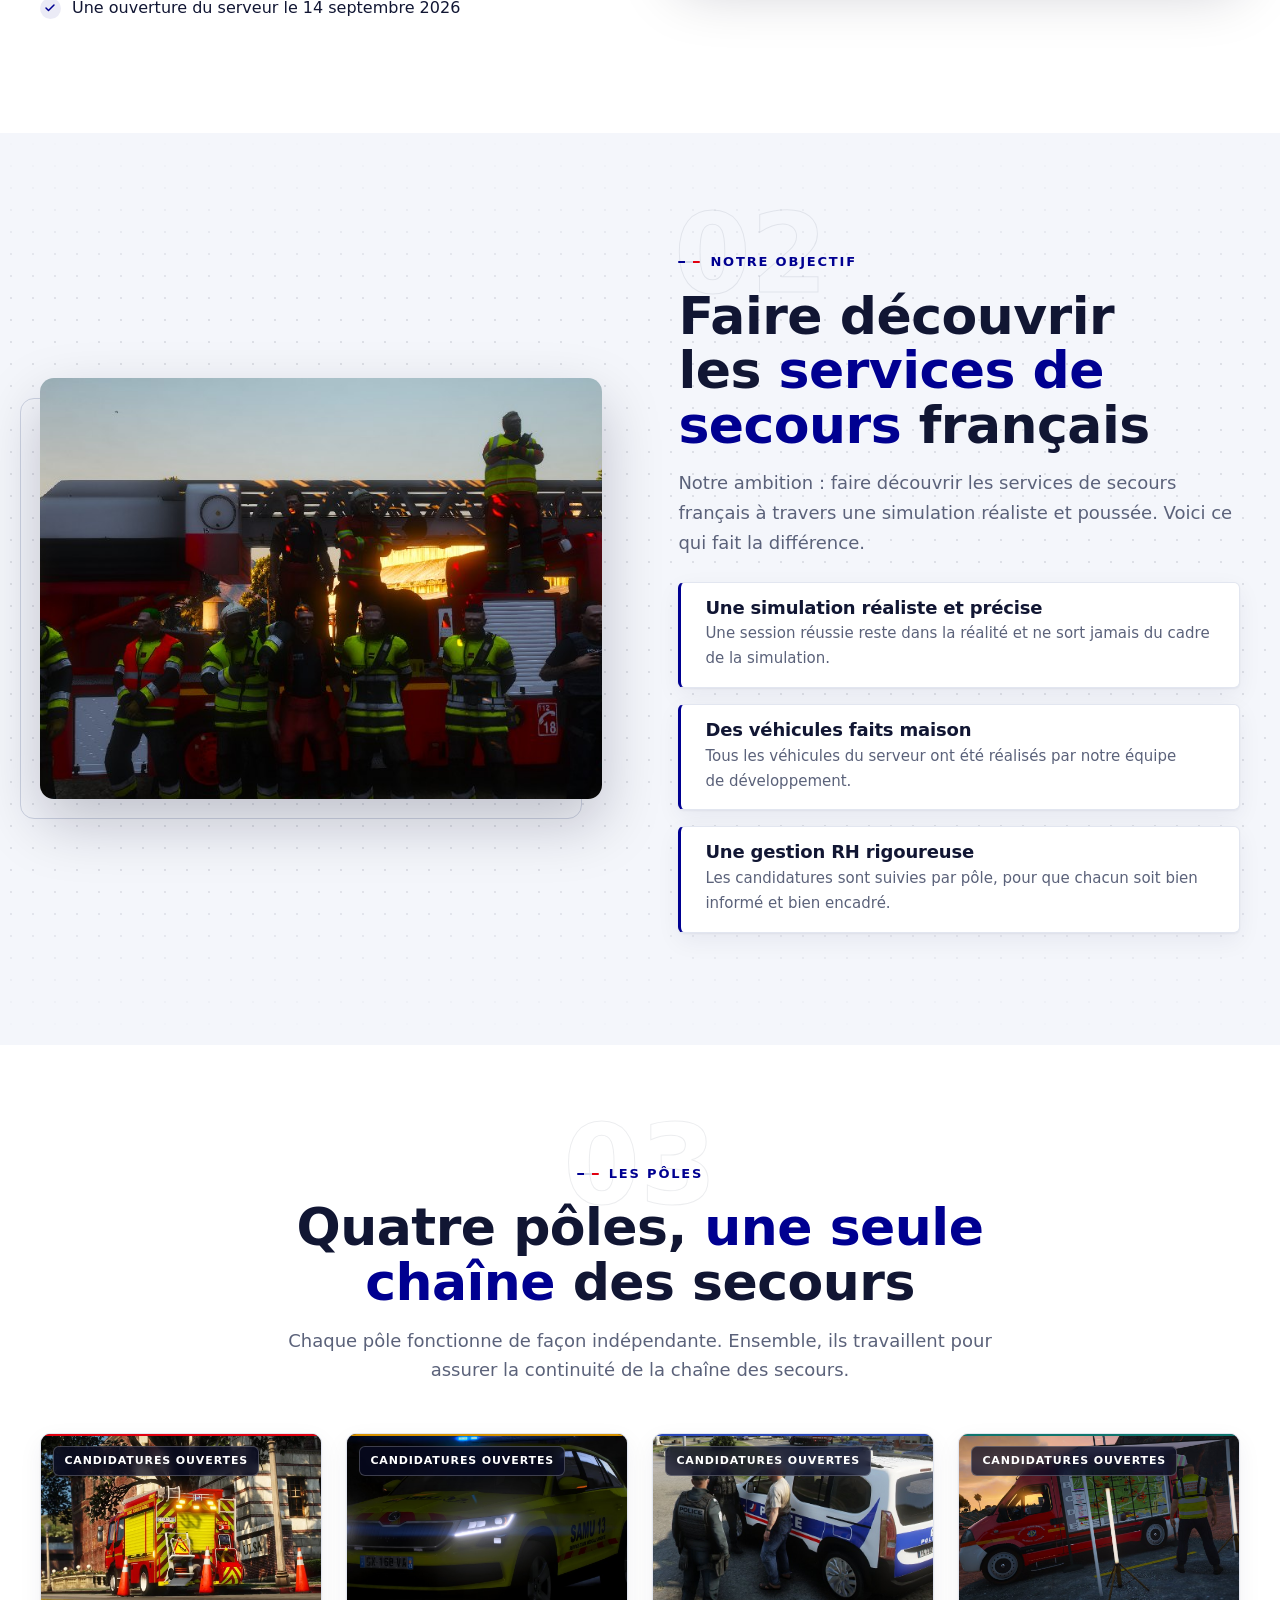
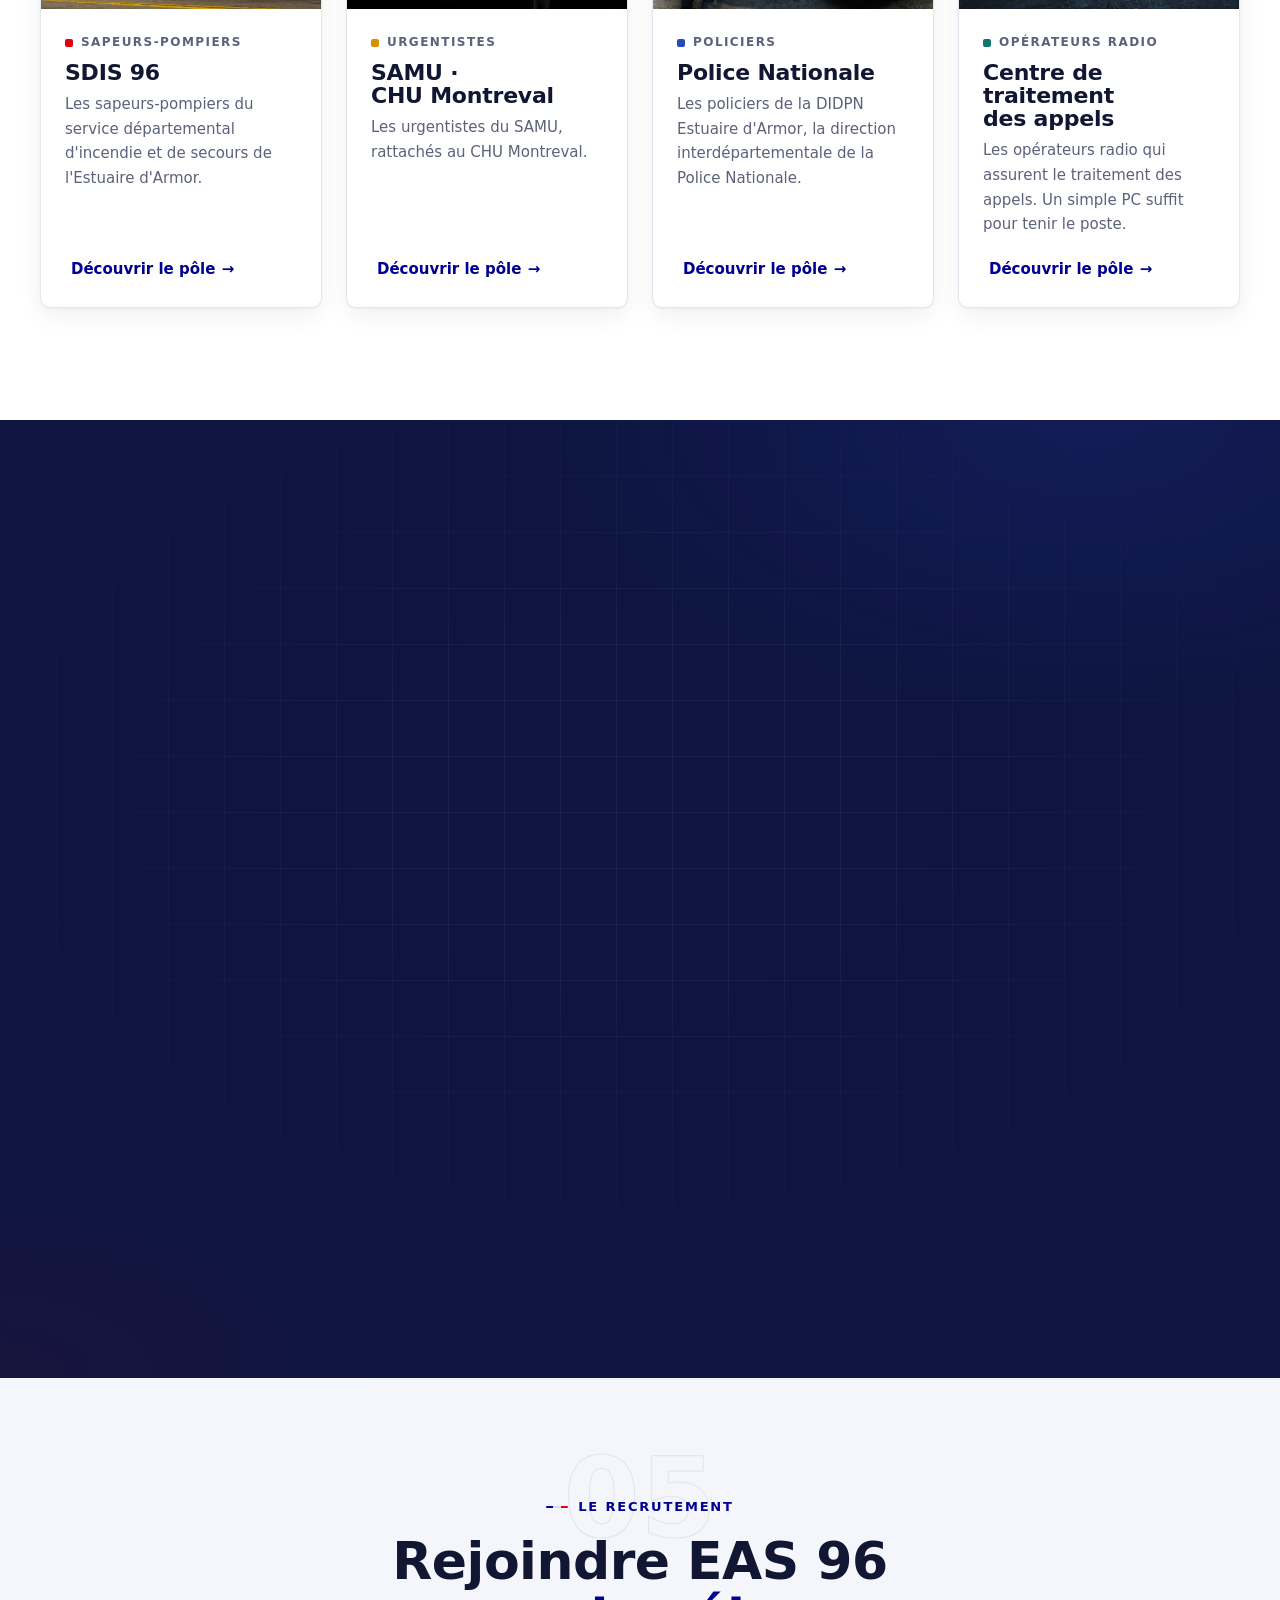
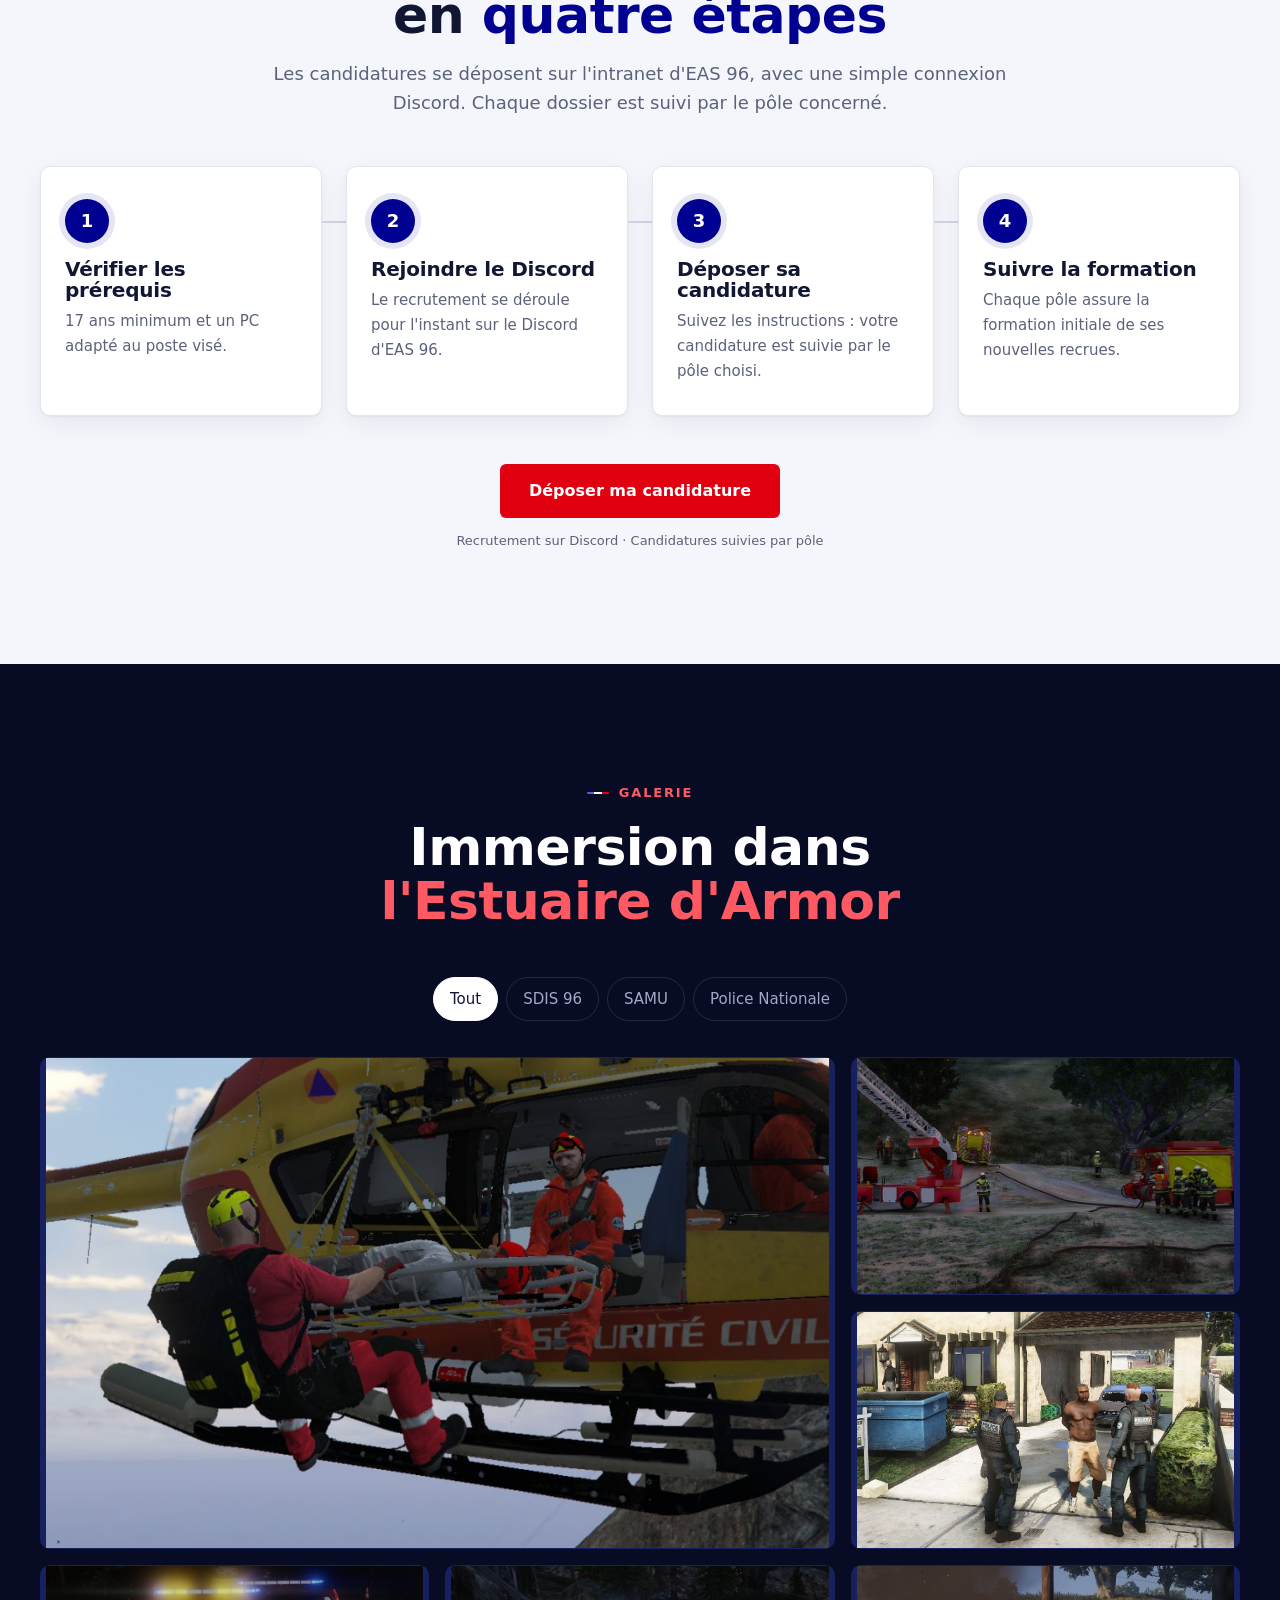
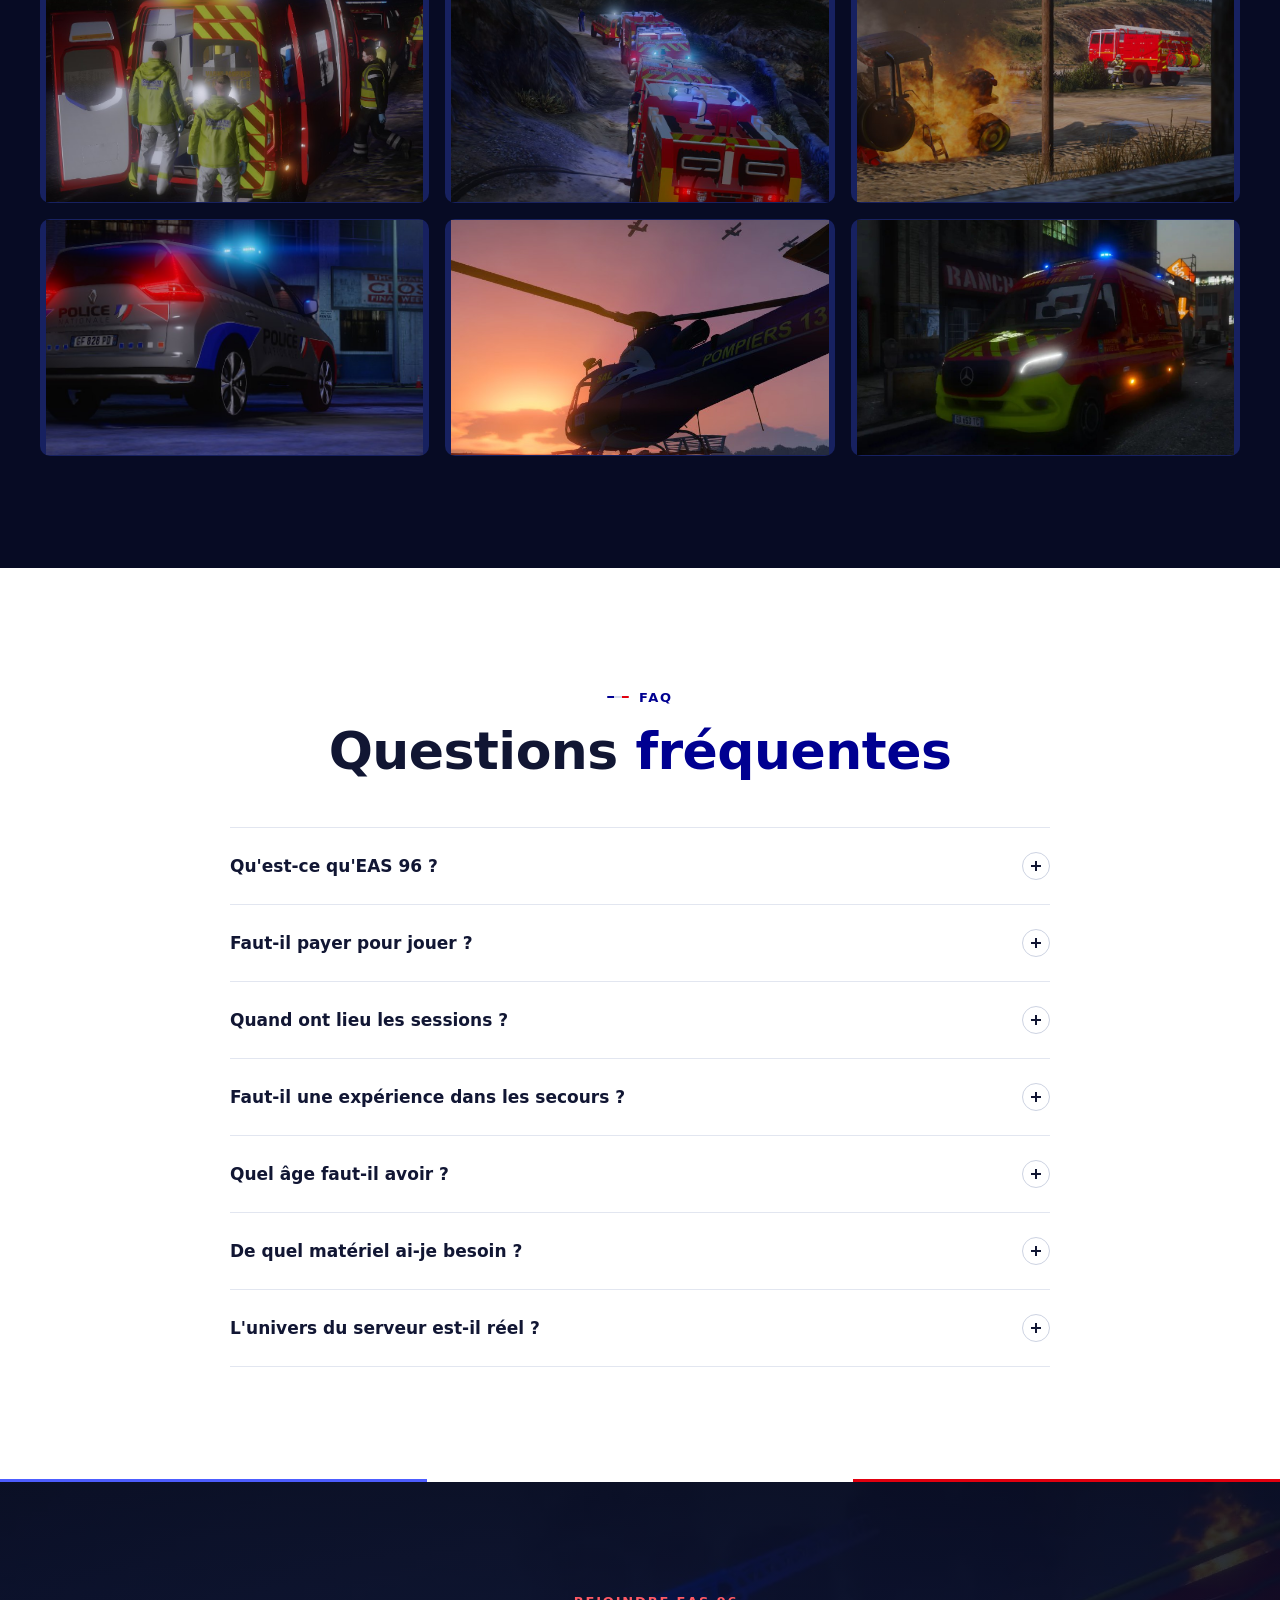
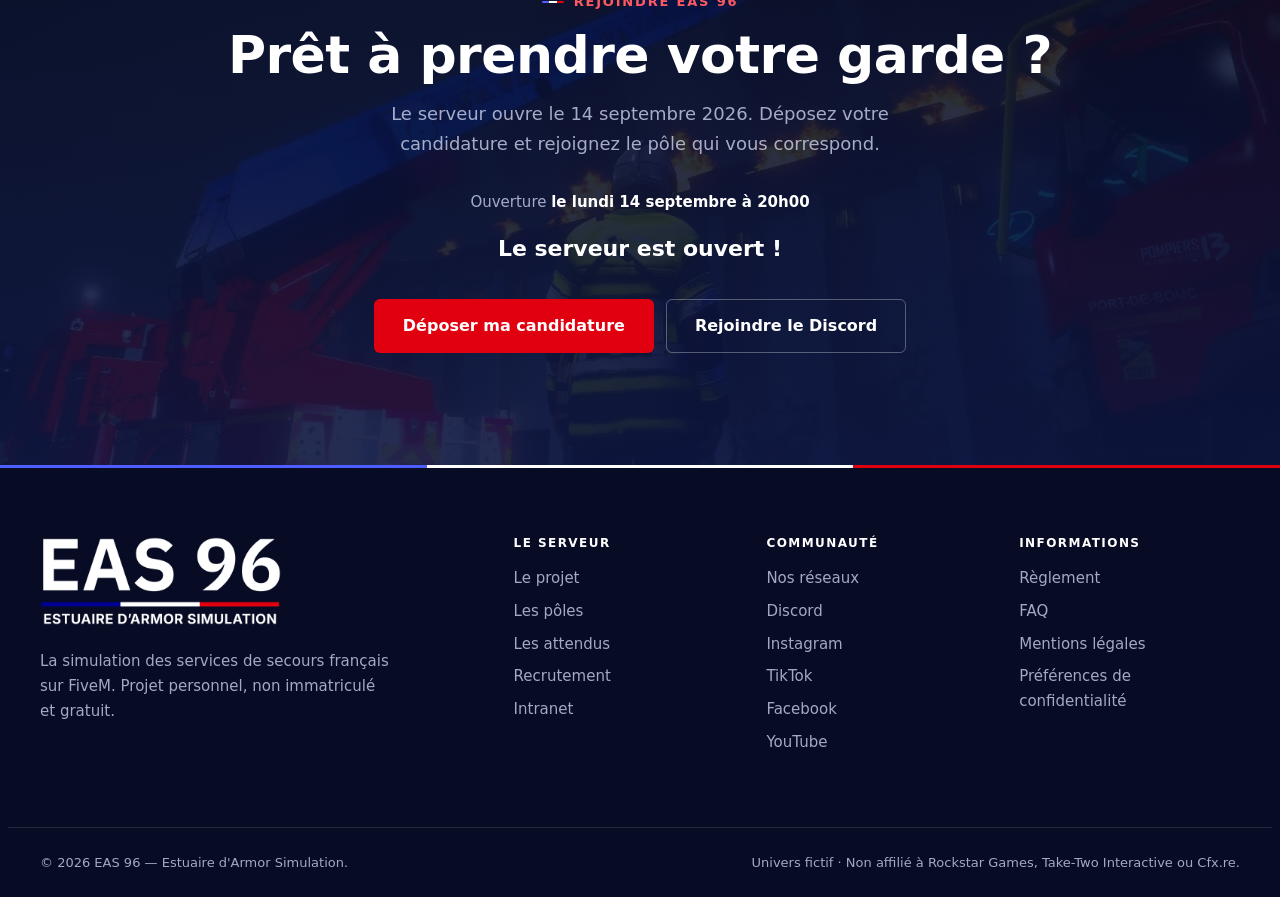
==== commit 9e89f257: "Page reglement, reservee aux visiteurs connectes Le texte du reglement et son acceptation viennent d" ====
--- a/index.html
+++ b/index.html
@@ -12,8 +12,8 @@
   <meta property="og:site_name" content="EAS 96 — Estuaire d'Armor Simulation">
   <meta property="og:title" content="EAS 96 — Estuaire d'Armor Simulation">
   <meta property="og:description" content="Servir · Protéger · Secourir. La simulation réaliste des services de secours français sur FiveM. Ouverture prévue le 14 septembre 2026.">
-  <meta property="og:url" content="https://morgan-reichert.github.io/eas96-site-vitrine/">
-  <meta property="og:image" content="https://morgan-reichert.github.io/eas96-site-vitrine/assets/img/og-image.jpg">
+  <meta property="og:url" content="https://eas-96.fr/">
+  <meta property="og:image" content="https://eas-96.fr/assets/img/og-image.jpg">
   <meta name="twitter:card" content="summary_large_image">
 
   <link rel="icon" href="assets/img/favicon.png" type="image/png">
@@ -78,6 +78,7 @@
               <li><a href="#attendus">Les attendus</a></li>
               <li><a href="#recrutement">Les étapes</a></li>
               <li><a href="recrutement.html">Déposer sa candidature</a></li>
+              <li><a href="reglement.html">Règlement</a></li>
               <li><a href="#faq">FAQ</a></li>
             </ul>
           </li>
--- a/css/style.css
+++ b/css/style.css
@@ -12,6 +12,8 @@
      5. Bandeau d'annonce     11. Attendus & étapes         17. Animations
      6. En-tête & menu        12. Galerie & visionneuse     18. Menus à deux niveaux
                                                             19. Page « Nos réseaux »
+                                                            20. Connexion intranet
+                                                            21. Page règlement
 
    Points de rupture : 48em (768px) · 60em (960px)
    ========================================================================== */
@@ -2617,3 +2619,181 @@
 .account__action:hover {
   color: var(--fg);
 }
+/* 21. Page règlement ====================================================== */
+.rules__state {
+  padding-block: var(--space-2xl);
+  color: var(--fg-muted);
+  text-align: center;
+}
+
+.section__actions--left {
+  align-items: flex-start;
+  margin-top: var(--space-lg);
+  text-align: left;
+}
+
+.rules__meta {
+  color: var(--fg-muted);
+  font-size: var(--fs-sm);
+}
+
+.rules__meta strong {
+  color: var(--fg);
+  font-weight: var(--fw-semibold);
+}
+
+/* Bandeau d'une version qui reste à accepter */
+.rules__update {
+  display: grid;
+  gap: var(--space-2xs);
+  margin-top: var(--space-lg);
+  padding: var(--space-lg);
+  background: #fffaf2;
+  border: 1px solid #f3dcb8;
+  border-left: 4px solid #f59e0b;
+  border-radius: var(--radius);
+}
+
+.rules__update .badge {
+  justify-self: start;
+}
+
+.rules__update-text {
+  color: var(--fg-muted);
+  font-size: var(--fs-sm);
+}
+
+/* Articles du règlement */
+.rules {
+  display: grid;
+  gap: var(--space-xl);
+  margin-top: var(--space-xl);
+  padding: var(--space-xl);
+  background: var(--surface);
+  border: 1px solid var(--border);
+  border-radius: var(--radius-lg);
+  box-shadow: var(--card-shadow);
+}
+
+.rules__article {
+  display: grid;
+  gap: var(--space-sm);
+}
+
+.rules__article + .rules__article {
+  padding-top: var(--space-xl);
+  border-top: 1px solid var(--border);
+}
+
+.rules__title {
+  font-size: var(--fs-h3);
+  line-height: var(--lh-snug);
+}
+
+.rules__text {
+  color: var(--fg-muted);
+}
+
+.rules__list {
+  display: grid;
+  gap: var(--space-xs);
+  padding: 0;
+  list-style: none;
+  color: var(--fg-muted);
+}
+
+.rules__list li {
+  position: relative;
+  padding-left: 1.15rem;
+}
+
+.rules__list li::before {
+  content: "";
+  position: absolute;
+  top: 0.6em;
+  left: 0;
+  width: 6px;
+  height: 6px;
+  background: var(--accent-fg);
+  border-radius: 50%;
+}
+
+/* Acceptation */
+.accept {
+  display: grid;
+  gap: var(--space-lg);
+  margin-top: var(--space-lg);
+  padding: var(--space-xl);
+  background: var(--surface);
+  border: 1px solid var(--border);
+  border-top: 3px solid var(--brand-blue);
+  border-radius: var(--radius);
+  box-shadow: var(--card-shadow);
+}
+
+.accept__check {
+  display: flex;
+  align-items: flex-start;
+  gap: var(--space-sm);
+  cursor: pointer;
+}
+
+.accept__check input {
+  flex-shrink: 0;
+  width: 1.1rem;
+  height: 1.1rem;
+  margin-top: 0.2rem;
+  accent-color: var(--brand-blue);
+  cursor: pointer;
+}
+
+.accept__actions {
+  display: grid;
+  gap: var(--space-sm);
+  justify-items: start;
+}
+
+.accept__error {
+  color: var(--brand-red);
+  font-size: var(--fs-sm);
+}
+
+/* Règlement déjà accepté */
+.accept--done {
+  align-items: center;
+  border-top-color: #16a34a;
+}
+
+.accept__icon {
+  display: grid;
+  place-items: center;
+  width: 2.5rem;
+  height: 2.5rem;
+  background: rgba(22, 163, 74, 0.1);
+  color: #15803d;
+  border-radius: 50%;
+}
+
+.accept__icon svg {
+  width: 1.25rem;
+  height: 1.25rem;
+}
+
+.accept__title {
+  font-family: var(--font-display);
+  font-size: var(--fs-h3);
+  font-weight: var(--fw-bold);
+}
+
+.accept__text {
+  margin-top: var(--space-2xs);
+  color: var(--fg-muted);
+  font-size: var(--fs-sm);
+}
+
+@media (min-width: 48em) {
+  .accept--done {
+    grid-template-columns: auto minmax(0, 1fr) auto;
+    gap: var(--space-md);
+  }
+}
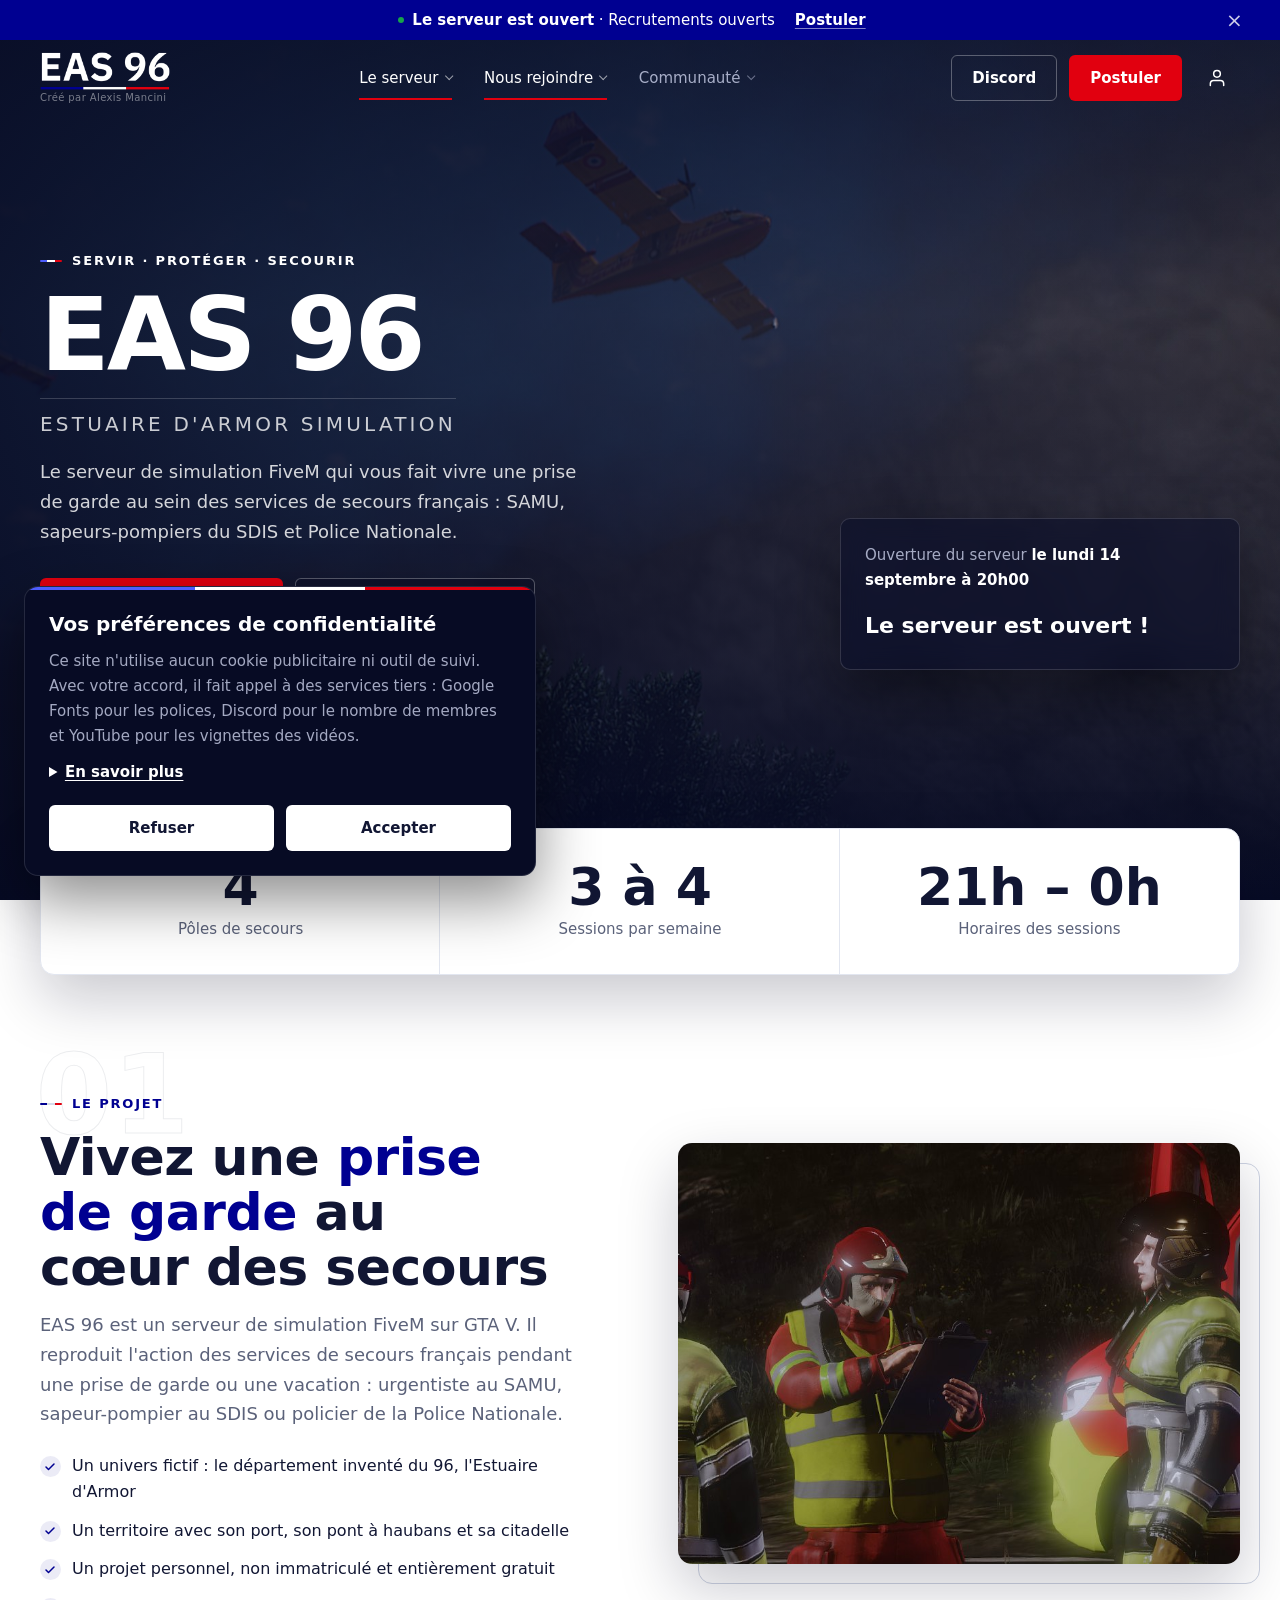
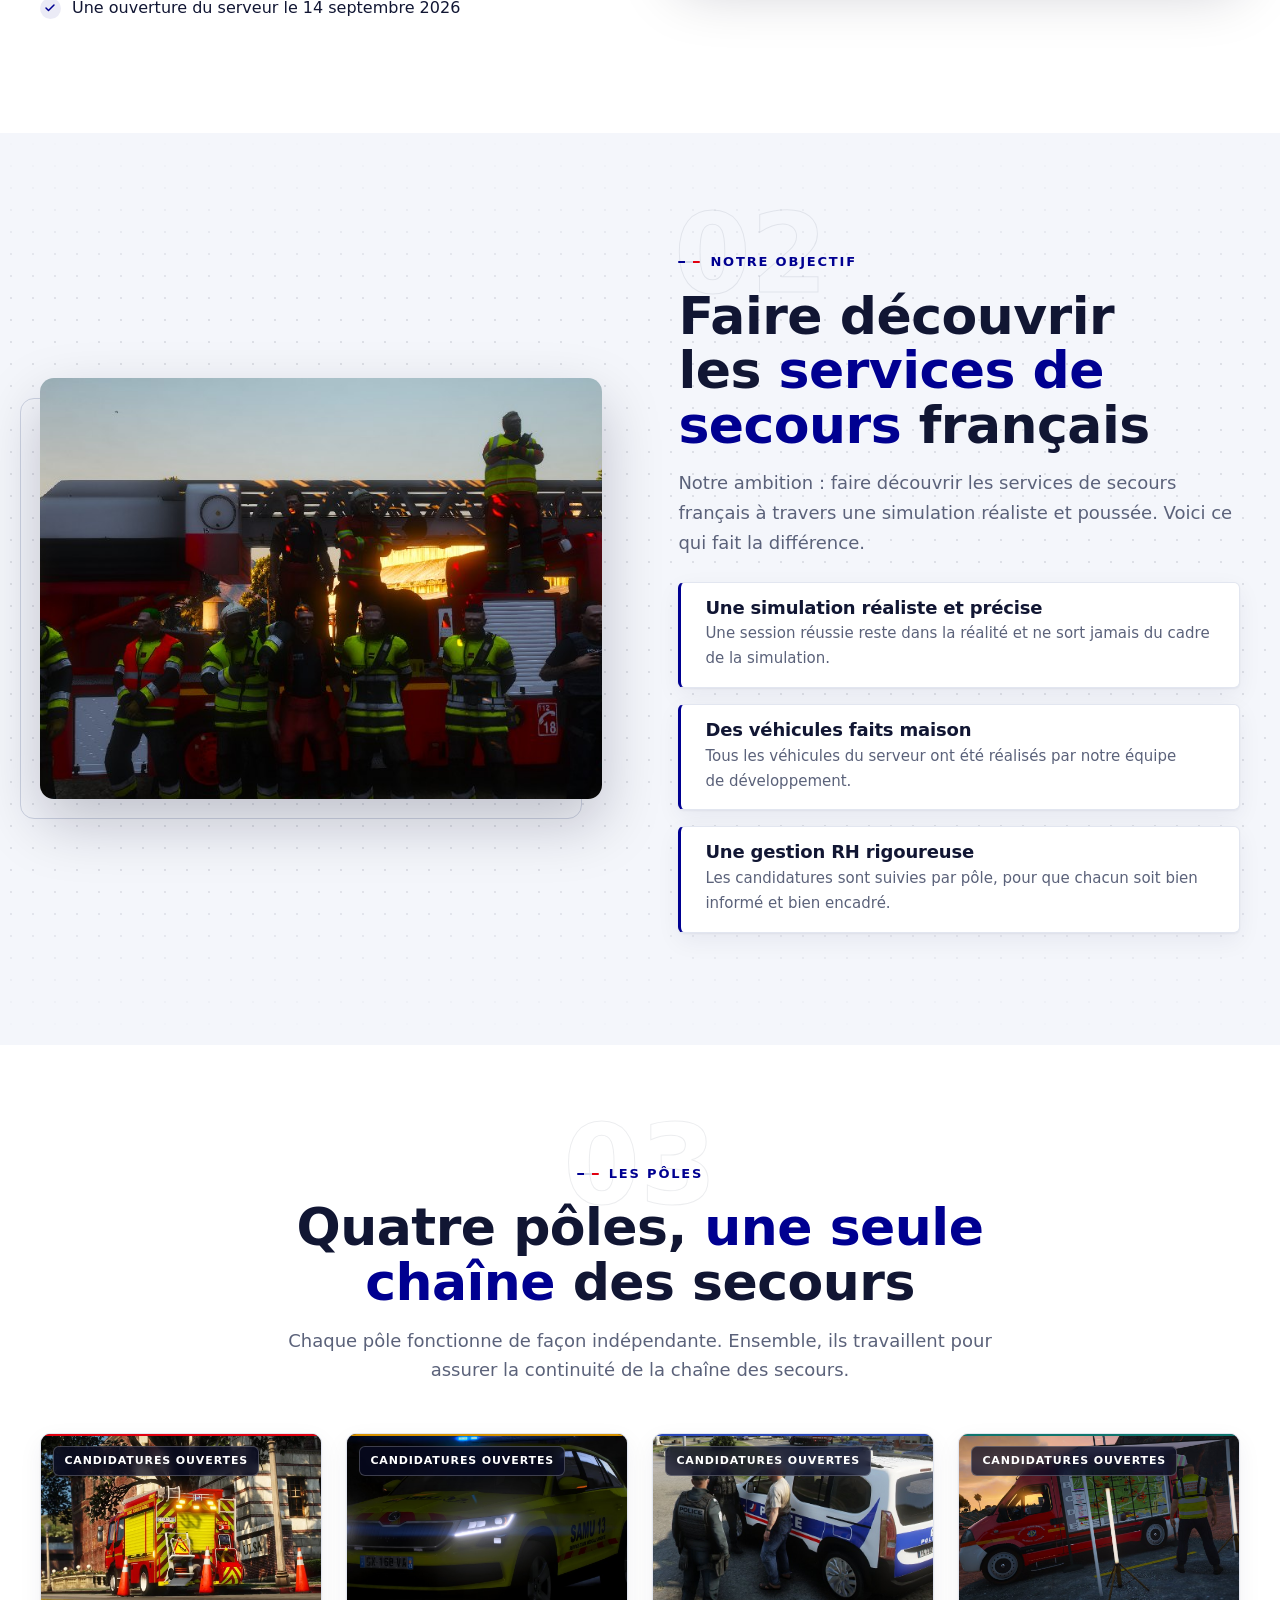
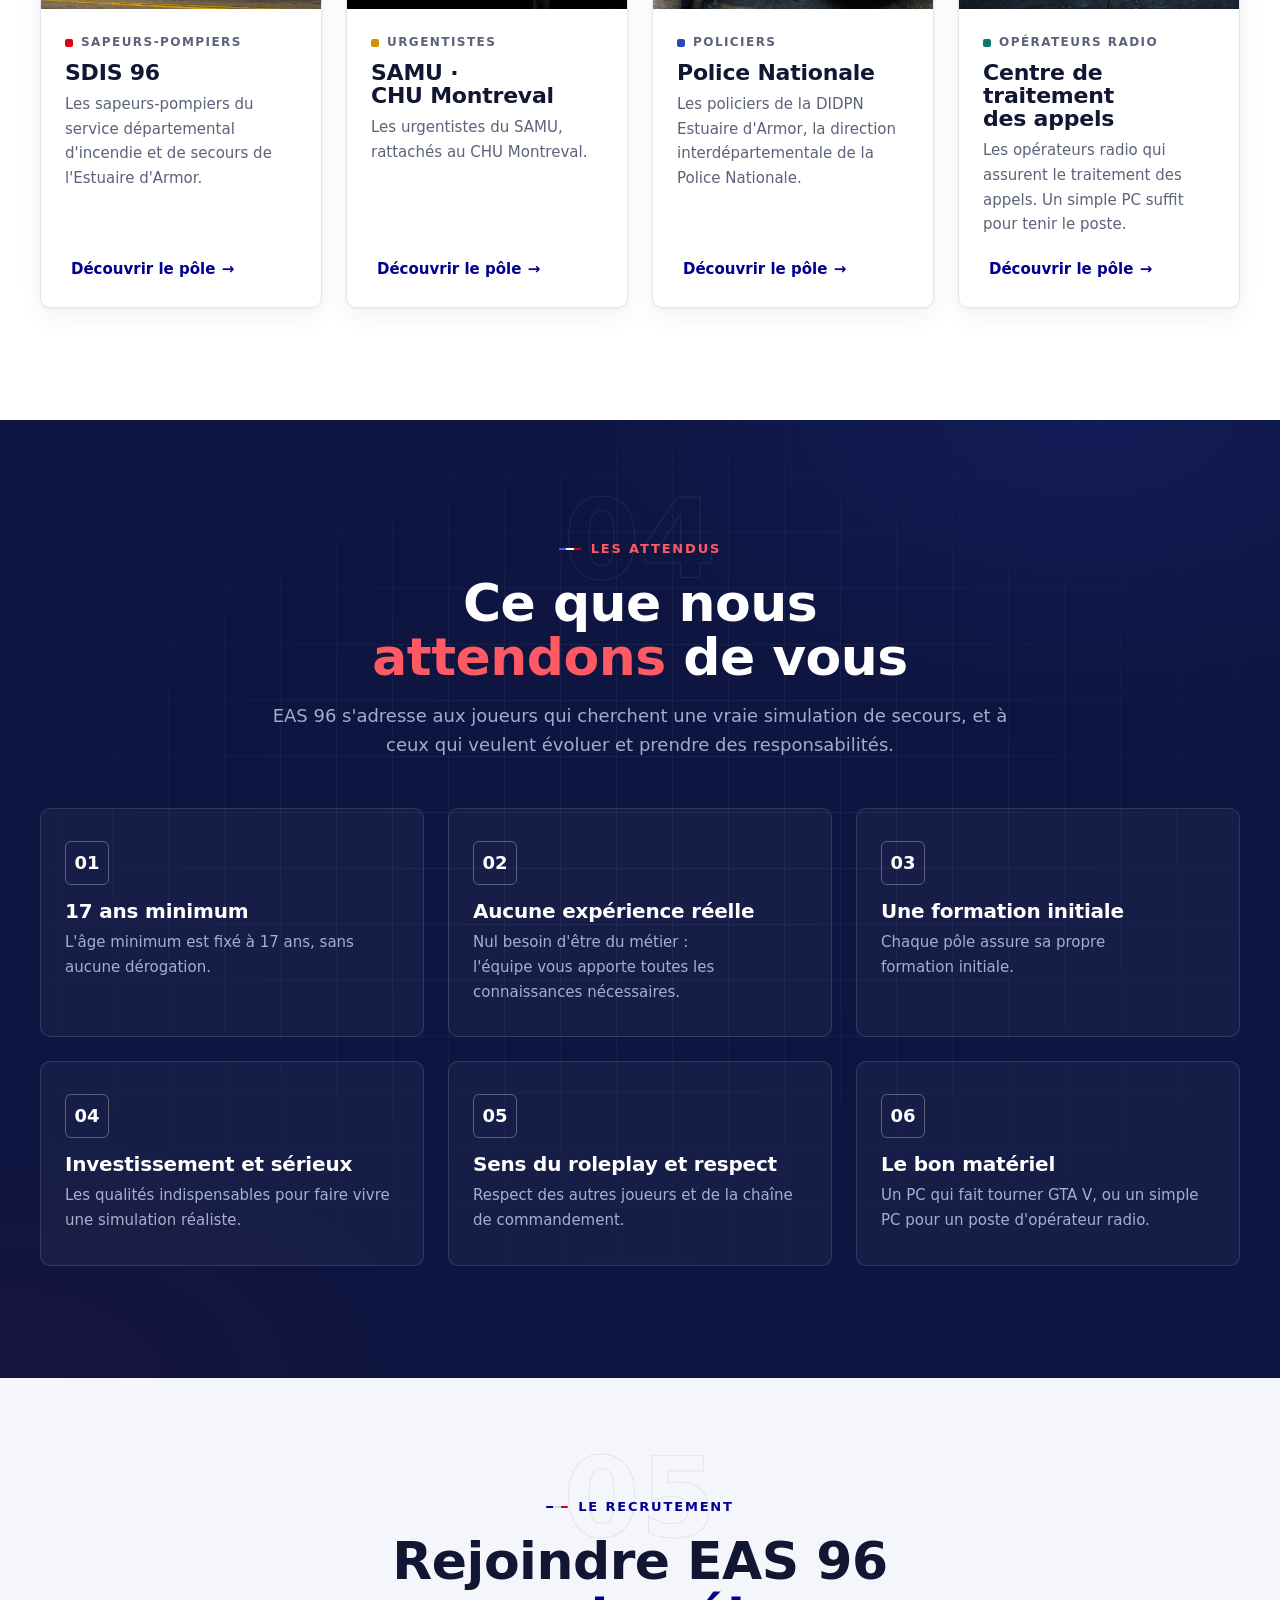
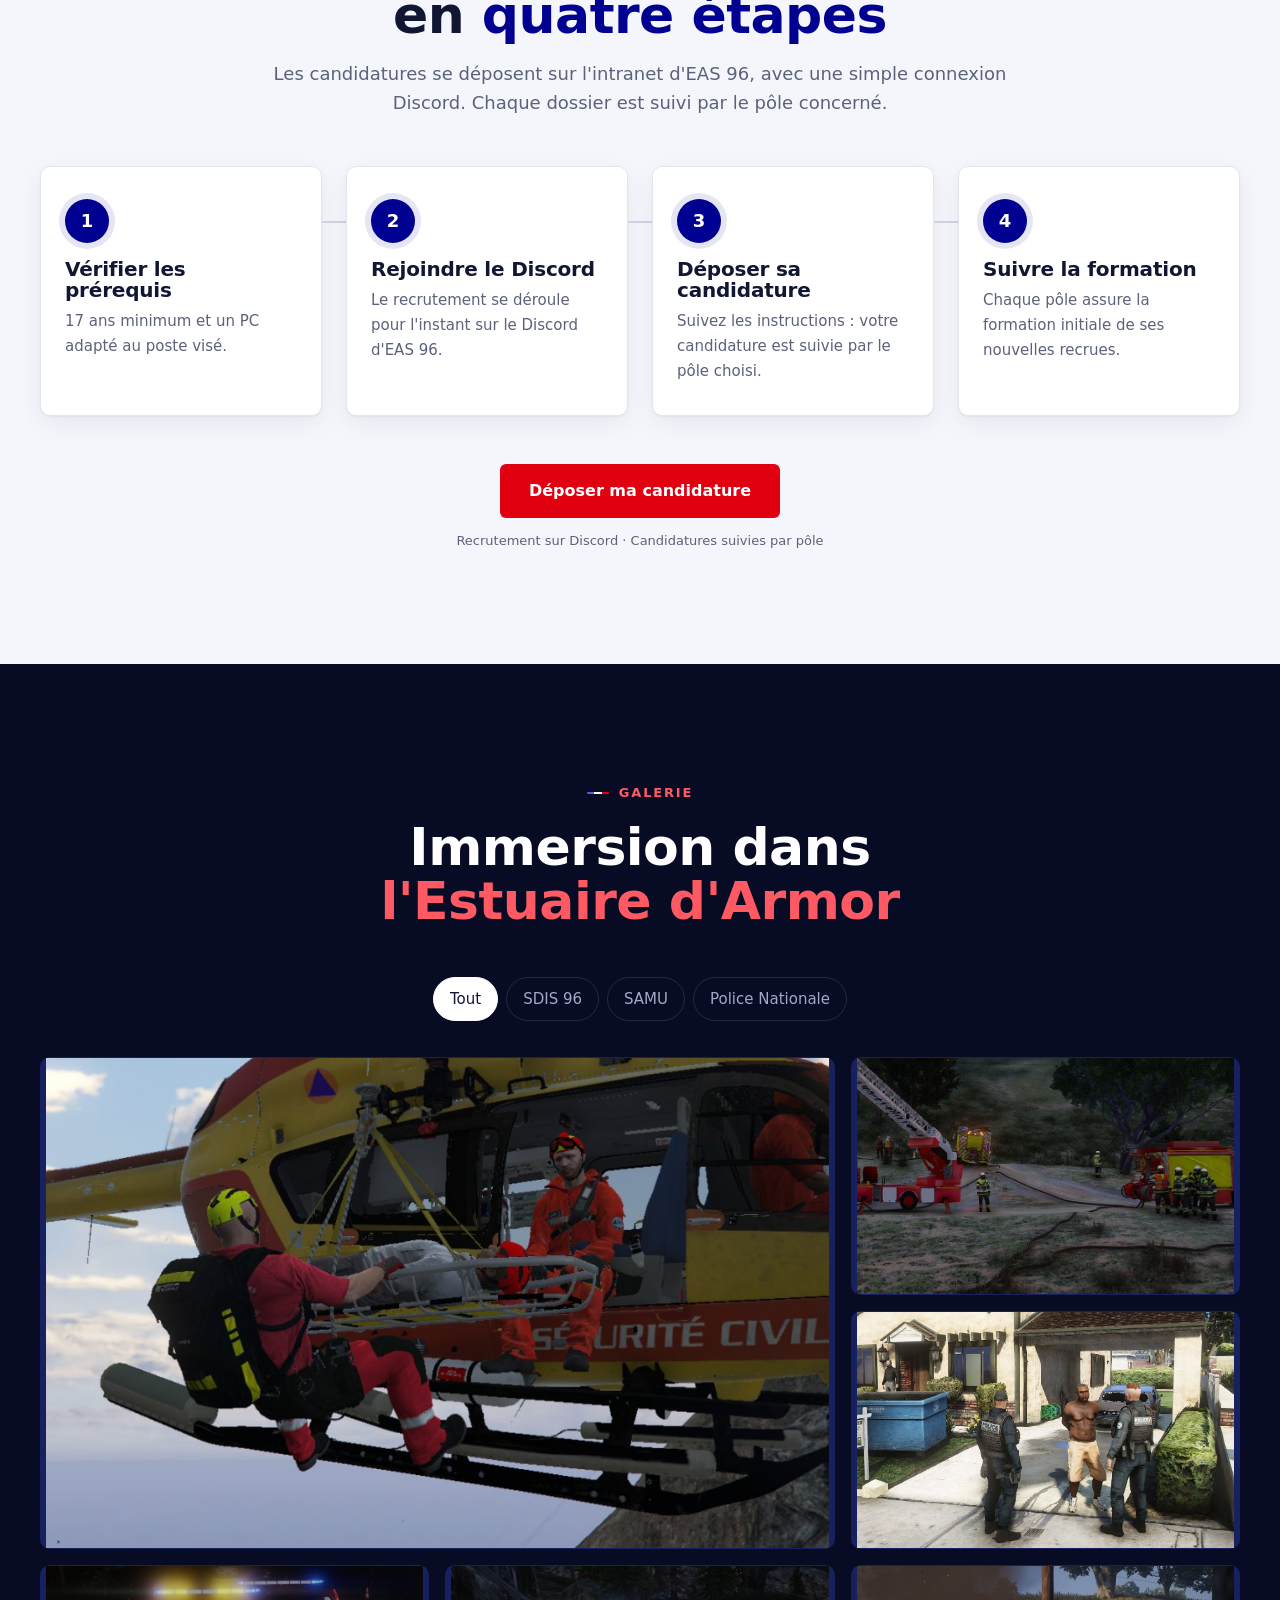
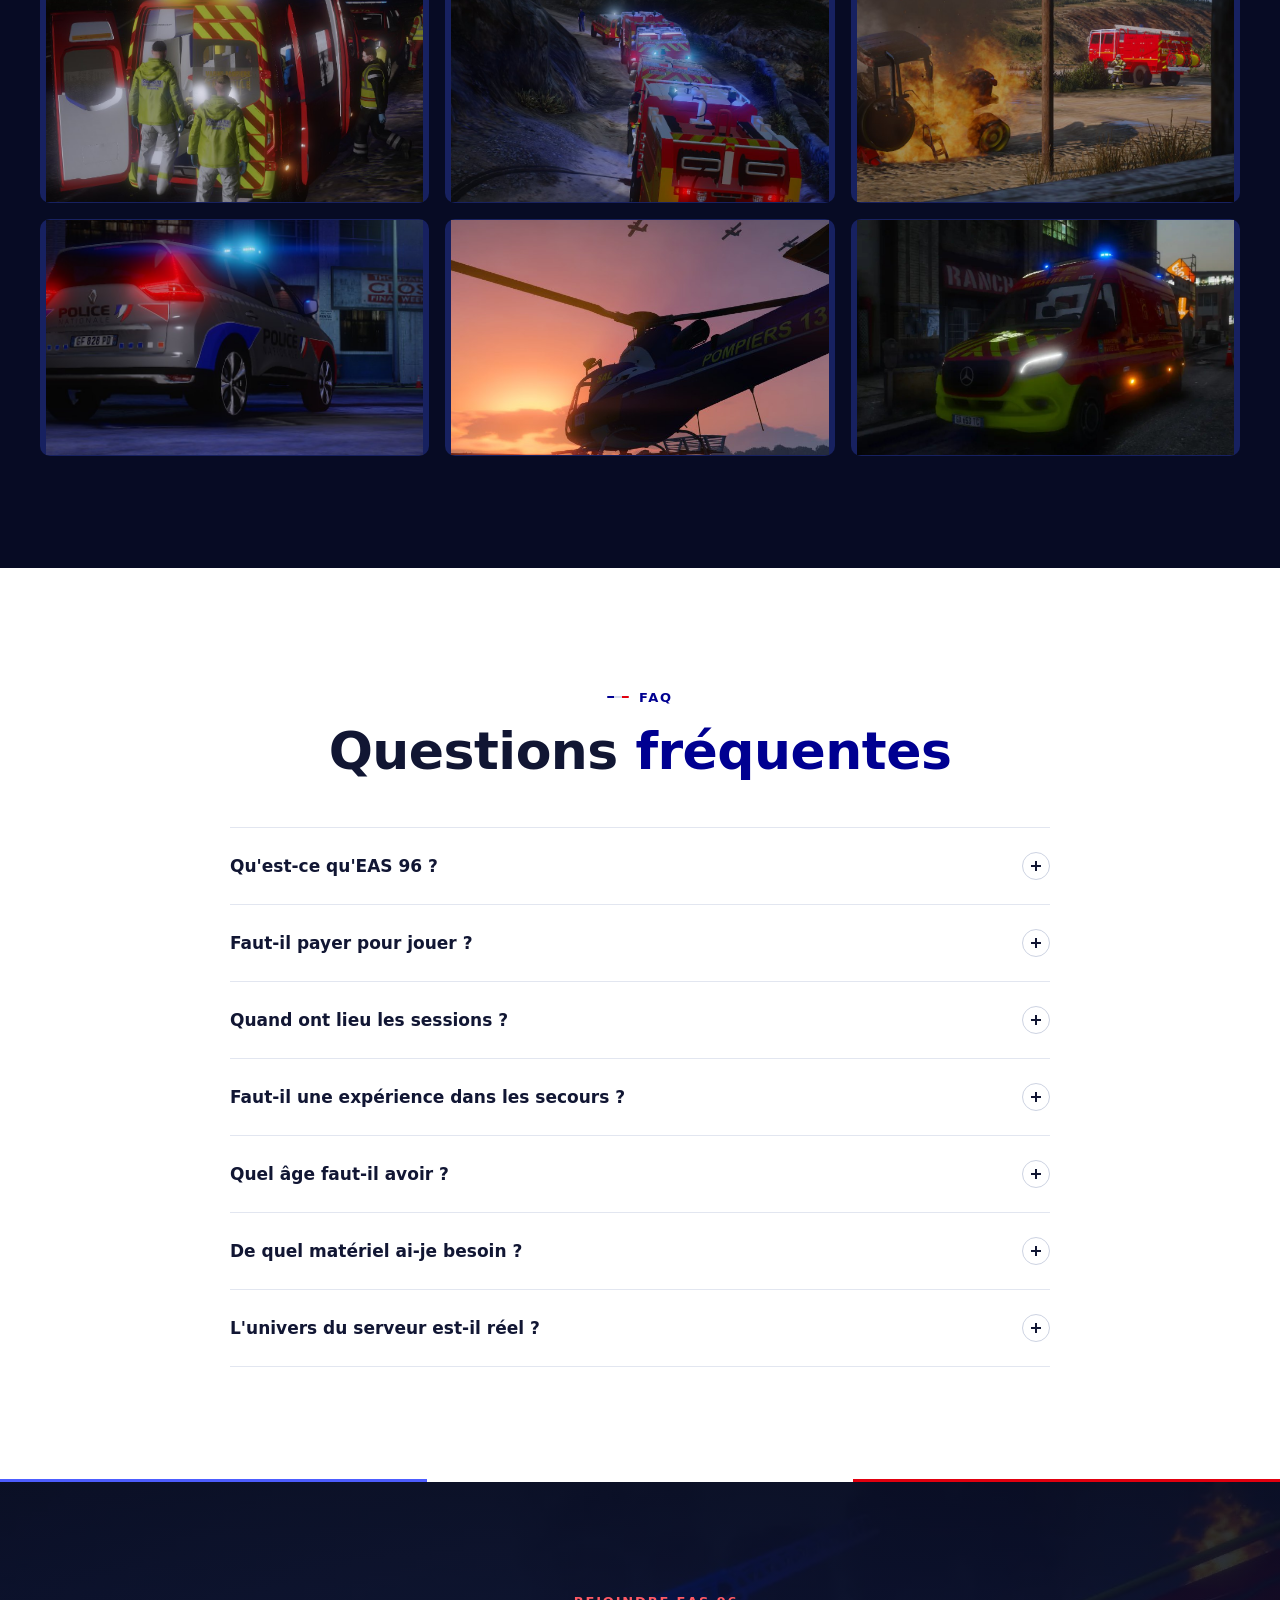
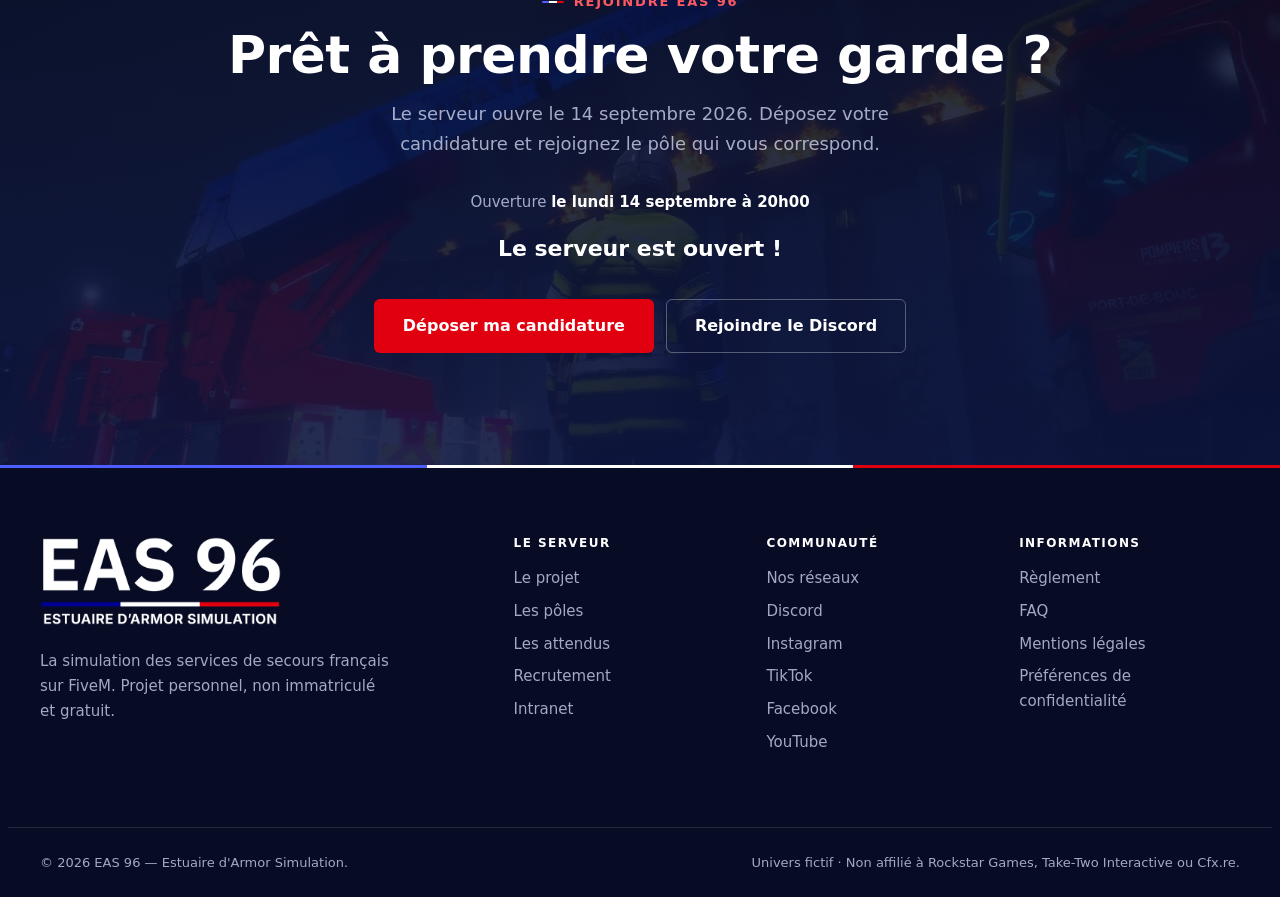
==== commit d0933ee9: "Mention de l'auteur sous le logo de l'en-tete Co-Authored-By: Claude Opus 5 <noreply@anthropic.com>" ====
--- a/index.html
+++ b/index.html
@@ -57,9 +57,12 @@
        =================================================================== -->
   <header class="site-header theme-dark" data-header>
     <div class="container site-header__inner">
-      <a class="logo" href="#top" aria-label="EAS 96 — Estuaire d'Armor Simulation, accueil">
-        <img class="logo__img" src="assets/img/logo-leger-blanc.png" alt="" width="438" height="128">
-      </a>
+      <div class="brand">
+        <a class="logo" href="#top" aria-label="EAS 96 — Estuaire d'Armor Simulation, accueil">
+          <img class="logo__img" src="assets/img/logo-leger-blanc.png" alt="" width="438" height="128">
+        </a>
+        <span class="brand__credit">Créé par Alexis Mancini</span>
+      </div>
 
       <nav class="nav" id="nav" data-nav aria-label="Navigation principale">
         <ul class="nav__list">
--- a/css/style.css
+++ b/css/style.css
@@ -492,6 +492,23 @@
 
 .logo--footer .logo__img {
   height: 88px;
+}
+
+/* Logo d'en-tête et mention de l'auteur */
+.brand {
+  display: flex;
+  flex-direction: column;
+  flex-shrink: 0;
+  gap: 2px;
+}
+
+.brand__credit {
+  color: rgba(255, 255, 255, 0.45);
+  font-size: 0.625rem;
+  font-weight: var(--fw-medium);
+  letter-spacing: 0.04em;
+  line-height: 1.2;
+  white-space: nowrap;
 }
 
 /* Menu — mobile : panneau sous l'en-tête */
